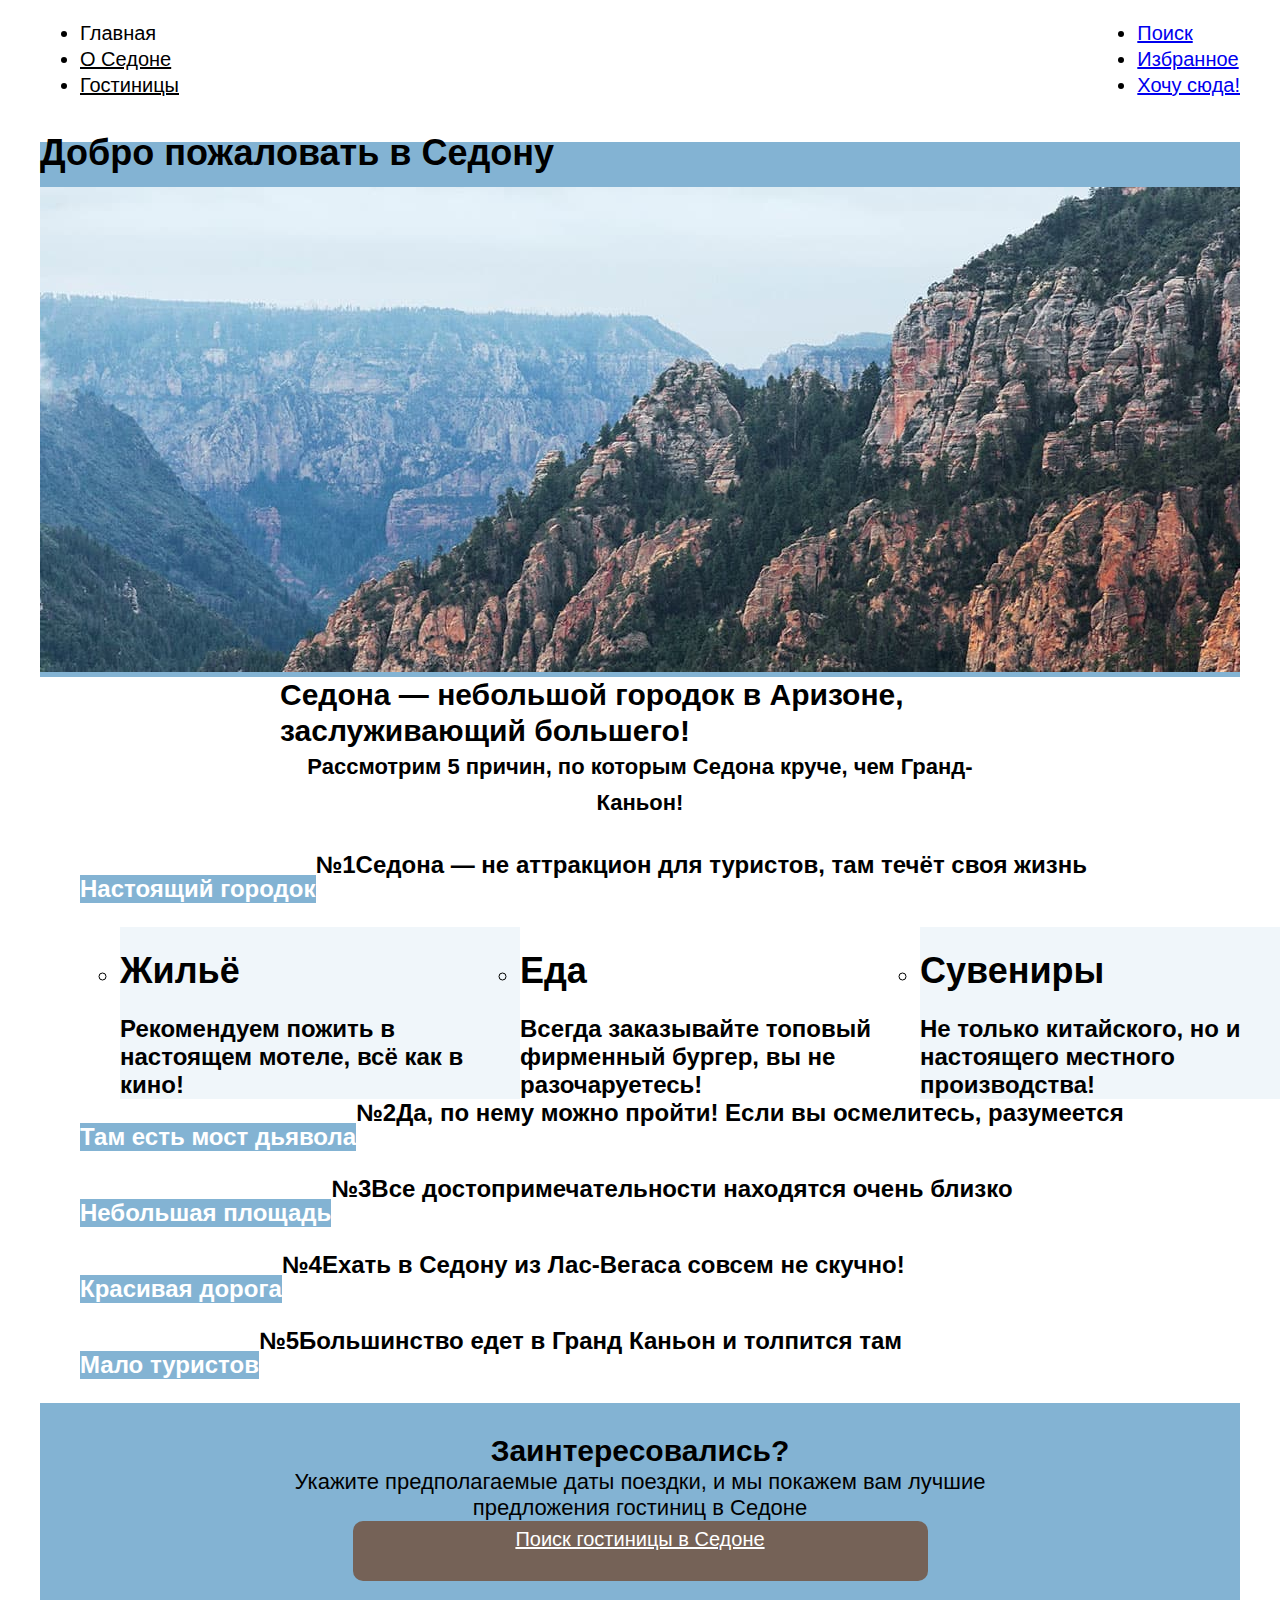
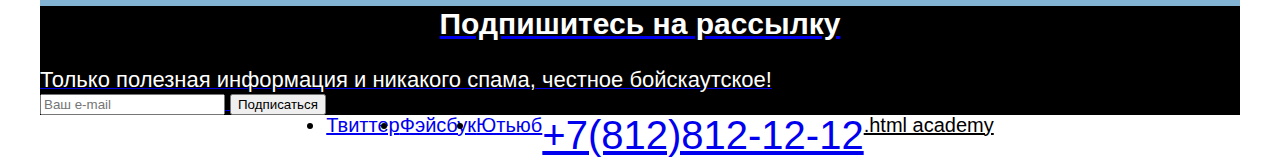
==== index.html @ dc93fb77 "Сетка главной страницы" ====
<!DOCTYPE html>
<html lang="ru">
  <head>
    <meta charset="utf-8">
    <title>HTML Academy: Седона</title>
    <link rel="stylesheet" href="styles/styles.css">
  </head>
  <body>
<header class="page-header">
<nav class="navigation">
  <ul class="navigation-list">
    <li class="navigation-item">
      <a class="navigation-link">Главная</a>
    </li>
    <li class="navigation-item">
      <a class="navigation-link" href="aboutSedona.html">О Седоне</a>
    </li>
    <li class="navigation-item">
      <a class="navigation-link" href="catalog.html">Гостиницы</a>
    </li>
  </ul>
  <ul class="navigation-user">
    <li class="navigation-item">
      <a class="navigation-link" href="#">
        <span class="visually-hidden">Поиск</span></a>
    </li>
    <li class="navigation-item">
      <a class="navigation-link" href="#">
        <span class="visually-hidden">Избранное</span></a>
    </li>
    <li class="navigation-item">
      <a class="navigation-link" href="#">
        <span>Хочу сюда!</span></a>
    </li>
  </ul>
</nav>
</header>
<div class="page-container">
<main class="page-main main-container">
<h1 class="visually-hidden">Добро пожаловать в Седону</h1>
<img class="logo" src="images/page-main.jpg" alt="Пейзаж Седоны">
<section class="advantages">
  <h2 class="sedona-description">Седона — небольшой городок в Аризоне,
    заслуживающий большего!</h2>
    <p class="reasons">Рассмотрим 5 причин, по которым Седона круче, чем Гранд-Каньон!</p>
    <ul class="advantages-list">
      <li class="advantages-item item-1">
        <h3 class="advantages-title">Настоящий городок</h3>
        <span class="advantages-number">№1</span>
        <span class="advantages-description">Седона — не аттракцион для туристов, там течёт 
          своя жизнь</span>
          <ul class="subadvantages-list">
            <li class="subadvantages-item-1">
              <h2 class="subadvantages-title">Жильё</h2>
              <span class="subadvantages-description">Рекомендуем пожить в настоящем мотеле, всё как в кино!</span>
            </li>
            <li class="subadvantages-item-2">
              <h2 class="subadvantages-title">Еда</h2>
              <span class="subadvantages-description">Всегда заказывайте топовый фирменный бургер, вы не разочаруетесь!</span>
            </li>
              <li class="subadvantages-item-3">
                <h2 class="subadvantages-title">Сувениры</h2>
                <span class="subadvantages-description">Не только китайского, но и настоящего местного производства!</span>
            </li>
          </ul>  
      <li class="advantages-item item-2">
        <h3 class="advantages-title">Там есть мост дьявола</h3>
        <span class="advantages-number">№2</span>
        <span class="advantages-description">Да, по нему можно пройти! Если вы осмелитесь, разумеется</span> 
      </li> 
      <li class="advantages-item item-3">
        <h3 class="advantages-title">Небольшая площадь</h3>
        <span class="advantages-number">№3</span>
        <span class="advantages-description">Все достопримечательности находятся очень близко</span> 
      </li> 
      <li class="advantages-item item-4">
        <h3 class="advantages-title">Красивая дорога</h3>
        <span class="advantages-number">№4</span>
        <span class="advantages-description">Ехать в Седону из Лас-Вегаса совсем не скучно!</span> 
      </li> 
      <li class="advantages-item item-5">
        <h3 class="advantages-title">Мало туристов</h3>
        <span class="advantages-number">№5</span>
        <span class="advantages-description">Большинство едет в Гранд Каньон и толпится там</span> 
      </li>       
    </ul>    
</section>
<section class="search"> 
  <h2 class="search-title">Заинтересовались?
    </h2>
    <span class="search-description">Укажите предполагаемые даты поездки,
      и мы покажем вам лучшие предложения гостиниц в Седоне</span>
    <a class="button" href="#" >Поиск гостиницы в Седоне</button>
</section>
<section class="contact-section">
  <h2 class="contact-section-title">Подпишитесь на рассылку</h2>
  <span class="contact-section-description">Только полезная информация и никакого спама,
    честное бойскаутское!</span>
  <form class="contact-section-form" action="https://htmlacademy.ru" method="POST">
   <input type="text" id="email" name="E-mail" placeholder="Ваш e-mail">
   <button class="button" type="submit">Подписаться</button>
  </form>
</section>
</main>
</div>
<footer class="page-footer">
  <section class="footer-social">
    <ul class="social-list social-item">
      <li class="social-item-twitter">
        <a class="button" href="https://www.twitter.com/htmlacademy_ru">
        <span class="visually-hidden">Твиттер</span>
        </a>
      </li>  
      <li class="social-item-facebook">
        <a class="button" href="https://www.facebook.com/htmlacademy">
        <span class="visually-hidden">Фэйсбук</span>
        </a>
      </li>  
      <li class="social-item-youtube">
        <a class="button" href="https://www.youtube.com/c/HTMLAcademyRUS">
        <span class="visually-hidden">Ютьюб</span>
        </a>
      </li>  
    </ul>
  </section>
      <a class="footer-phone-link" href="tel:+78128121212">+7(812)812-12-12</a>
      <a class="footer-link" href="https://htmlacademy.ru">.html academy</a>
    </footer>
  </body>
</html>
---- styles/styles.css ----
@font-face {
    font-family: "PT Sans";
    font-style: normal;
    font-weight: 400;
    src: url("fonts/ptsans-400.woff2");
    font-display: swap;
}

@font-face {
    font-family: "PT Sans";
    font-style: normal;
    font-weight: 700;
    src: url("fonts/ptsans-700.woff2");
    font-display: swap;
}

html {
    height: 100%;
    box-sizing: border-box;
}

body {
    margin: 0;
    display: flex;
    flex-direction: column;
    min-height: 100%;
    font-family: "PT Sans", "PT Mono", sans-serif;
    font-size: 18px;
    line-height: 21px;
    color: #000000;
    background-color: #ffffff;
}

.page-conteiner {
    width: 1200px;
    margin: 0 auto;
}

.main-conteiner {
    flex-grow: 1;
}

.page-header {
    color: #000000;
    font-size: 20px;
    line-height: 26px;
}

.navigation {
    display: flex;
    width: 1200px;
    margin: auto;
    padding: 0;
}

.navigation-list {
    width: 380px;
    color: #000000;
    background-color: #ffffff;
    font-size: 20px;
    line-height: 26px;  
}

.navigation-list a {
    color: #000000;
}

.navigation-user {
    max-width: 330px;
    margin-left: auto;
}

.page-main {
    width: 1200px;
    margin: 0 auto;
    background-image: url("images/page-main.jpg");
    background-color: #83B3D3;
    background-repeat: no-repeat;
}

.sedona-description {
    width: 720px;
    margin: auto;
    font-size: 30px;
    line-height: 36px;
    font-weight: 700;
    color: #000000;
    background-color: #ffffff;
}

.reasons {
    width: 720px;
    margin: auto;
    font-size: 22px;
    line-height: 36px;
    text-align: center;
}

.advantages {
    font-size: 30px;
    line-height: 36px;
    font-weight: 700;color: #000000;
    background-color: #ffffff;
   }

.advantages-title {
    font-size: 24px;
    line-height: 28px;
    color: #ffffff;
    background-color: #83B3D3;
    background-size: 400px 384px;

}   

/*Преимущества*/
.advantages-item {
    display: flex;
    flex-wrap: wrap;
    width: 1200px;
    font-size: 24px;
    line-height: 28px;   
}
.advantages-item .item-1 {
    width: 1200px;
    color: #ffffff;
    background-color: #83B3D3;
}
.advantages-item .item-2 {
    width: 1200px;
    color: #ffffff;
    background-color: #83B3D3;
}
.advantages-item .item-3 {
    width: 400px;   
    background-color: rgba(131, 179, 211, 0.12);
}

.advantages-item .item-4 {
    width: 400px;  
    background-color: rgba(131, 179, 211, 0.2);
}
.advantages-item .item-5 {
    width: 400px;
    background-color: rgba(131, 179, 211, 0.12);
}

.subadvantages-list {
    display: flex; 
    width: 1200px;
}

.subadvantages-item-1 {
    width: 400px;
    color: #000000;
    background-color: rgba(131, 179, 211, 0.12);
}

.subadvantages-item-2 {
    width: 400px;
    color: #000000;
    background-color: #ffffff;
}
.subadvantages-item-3 {
    width: 400px;
    color: #000000;
    background-color: rgba(131, 179, 211, 0.12);
}

.search {
    display: flex;
    flex-direction: column;
    width: 1200px;
}

.search-title {
    width: 720px;
    margin: auto;
    font-size: 30px;
    line-height: 36px;
    color: #000000;
    text-align: center;
}
.search-description {
    width: 720px;
    margin: auto;
    font-size: 22px;
    line-height: 26px;
    color: #000000;
    text-align: center;

}

section .search-description + .button
 {
    font-size: 20px;
    line-height: 36px;
    color: #ffffff;
    background-color: #756257;
    text-align: center;
    width: 575px;
    height: 60px;
    border-radius: 10px;
    margin: auto;
}

.contact-section {
    color: #ffffff;
    background-color:#000000;
    background-image: url("images/contact-section-background.jpg");
    }

.contact-section-title {
    font-size: 30px;
    line-height: 36px;
    text-align:center;
    color: #ffffff;
    background-color: #000000;
}

.contact-section-description {
    font-size: 22px;
    line-height: 26px;
    text-align: center;
    color: #ffffff;
    background-color: #000000;

}

.page-footer {
    display: flex;
    justify-content: space-between;
    margin: auto;
    font-family: "PT Sans" sans-serif;
    font-size: 40px;
    line-height: 40px;
    color:#000000;
    background-color: #ffffff;
}

.social-list {
    display: flex;
    justify-content: space-between;
    margin: auto;
}

.social-item {
    font-size: 20px;
    line-height: 20px;
    color:#000000;
    background-color: #ffffff;
}

.footer-link {
    font-size: 20px;
    line-height: 20px;
    color:#000000;
    background-color: #ffffff;
}
    

/*Каталог*/

.main-inner {
    color: #ffffff;
    background-color: #000000;
}

.inner-header-title {
    font-size: 60px;
    line-height: 78px;
    color: #ffffff;
}

.breadcrumbs {
    font-size: 16px;
    line-height: 21px;
    color: #ffffff;
}

.search-form-field-title {
    font-size: 20px;
    line-height: 26px;
    color: #ffffff;
}

.search-label {
    font-size: 18px;
    line-height: 23px;
    color: #ffffff;
}

.price-hotels-title {
    font-size: 20px;
    line-height: 26px;
    color: #ffffff;
}

.range-toggle toggle-min {
    font-size: 18px;
    line-height: 23px;
    color: #ffffff;
}

.range-toggle toggle-max {
    font-size: 18px;
    line-height: 23px;
    color: #ffffff;
}

.search-hotels-apply button{
    font-size: 16px;
    line-height: 21px;
    color: #ffffff;
    background-color: #83B3D3;
    width: 160px;
    height: 48px;
    border-radius: 4px;
}

.search-hotels-reset {
    font-size: 16px;
    line-height: 21px;
    color: #ffffff;
}

.total-result {
    font-size: 30px;
    line-height: 39px;
    color: #000000;
    background-color: #ffffff;
}

.select-control {
    font-size: 18px;
    line-height: 23px;
    color: #000000;
    background-color: #ffffff;
}

.hotel-card-title {
    font-size: 24px;
    height: 31px;
    color: #000000;
    background-color: #ffffff;
}

.hotel-card-type, 
.hotel-card-price {
    font-size: 18px;
    line-height: 23px;
    color: #000000;
    background-color: #ffffff;
}

.hotel-card-details {
    font-size: 16px;
    line-height: 21px;
    color: #ffffff;
    background-color: #756257;
    width: 160px;
    height: 37px;
    border-radius: 4px;
}

.hotel-card-favourites {
    font-size: 16px;
    line-height: 21px;
    color: #ffffff;
    background-color: #83B3D3;
    width: 160px;
    height: 37px;
    border-radius: 4px;
}

.button .show-more-button {
    font-size: 20px;
    line-height: 26px;
    color: #ffffff;
    background-color: #83B3D3;
    width: 625px;
    height: 55px;
}

.pagination-link {
    font-size: 20px;
    line-height: 26px;
    color: #000000;
    background-color: #83B3D3;
    width: 55px;
    height: 55px;
    border-radius: 4px;
}

.pagination-link .pagination-current-1 {
    background-color: #F2F2F2;
}

.quantity-hotel-card {
    font-size: 18px;
    line-height: 23px;
    color: #000000;
    background-color: #ffffff;
}
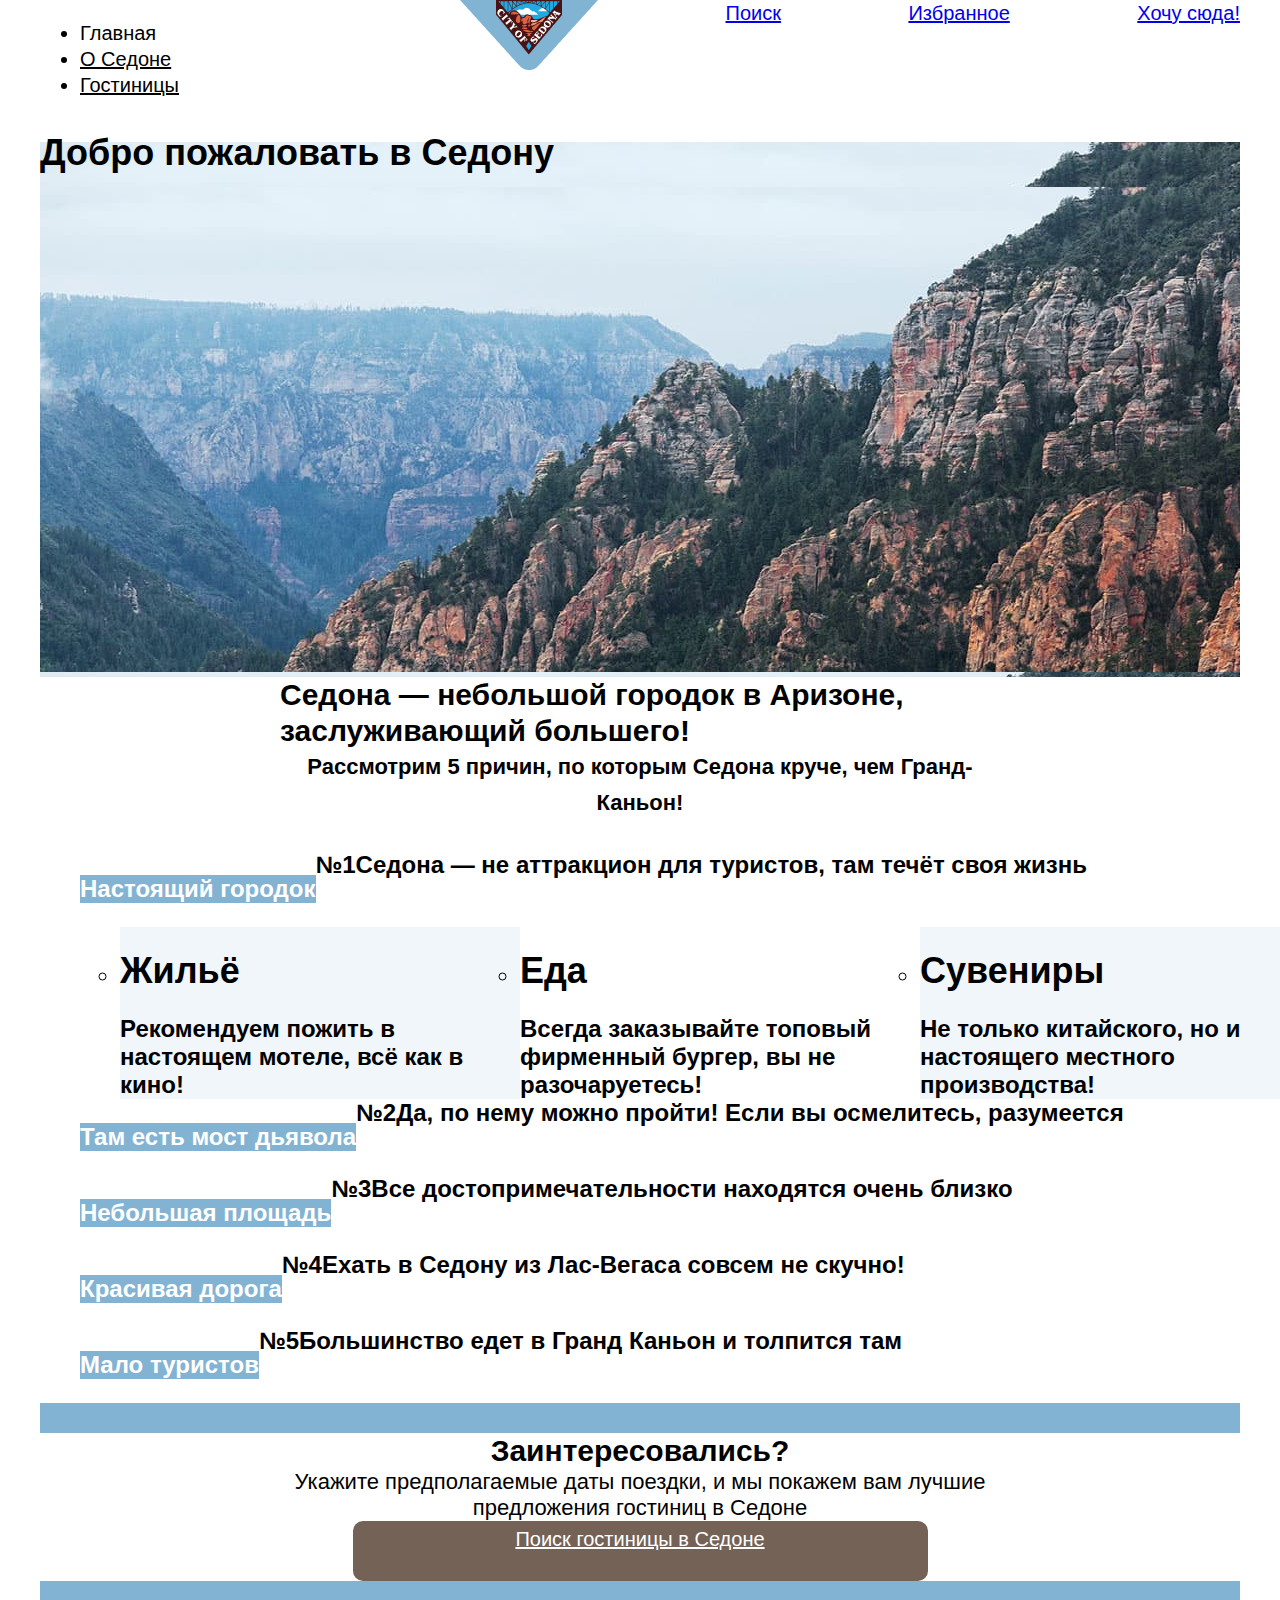
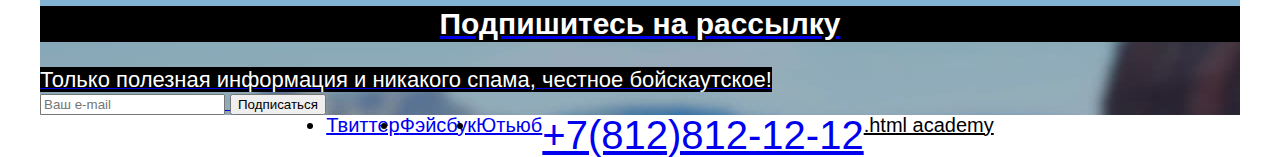
==== commit 367cb1aa: "каталог" ====
--- a/index.html
+++ b/index.html
@@ -19,26 +19,31 @@
       <a class="navigation-link" href="catalog.html">Гостиницы</a>
     </li>
   </ul>
-  <ul class="navigation-user">
-    <li class="navigation-item">
-      <a class="navigation-link" href="#">
-        <span class="visually-hidden">Поиск</span></a>
-    </li>
-    <li class="navigation-item">
-      <a class="navigation-link" href="#">
-        <span class="visually-hidden">Избранное</span></a>
-    </li>
-    <li class="navigation-item">
-      <a class="navigation-link" href="#">
-        <span>Хочу сюда!</span></a>
+  <a class="navigation-logo" href="index.html">
+    <img class="page-header-logo" alt="Герб Седоны" src="images/sedona.png">
+</a>
+<div class="navigation-user">
+  <a class="navigation-link" href="#">
+    <span class="visually-hidden">Поиск</span></a>
+  </div>
+<div class="navigation-user">
+  <a class="navigation-link" href="#">
+    <span class="visually-hidden">Избранное</span></a>
+  </div>
+<div class="navigation-user">
+  <a class="navigation-link" href="#">
+    <span>Хочу сюда!</span></a>
+  </div>
     </li>
   </ul>
 </nav>
 </header>
 <div class="page-container">
 <main class="page-main main-container">
+<section class="welcome-section">
 <h1 class="visually-hidden">Добро пожаловать в Седону</h1>
 <img class="logo" src="images/page-main.jpg" alt="Пейзаж Седоны">
+</section>
 <section class="advantages">
   <h2 class="sedona-description">Седона — небольшой городок в Аризоне,
     заслуживающий большего!</h2>
--- a/styles/styles.css
+++ b/styles/styles.css
@@ -20,6 +20,11 @@
     box-sizing: border-box;
 }
 
+::before,
+::after {
+    box-sizing: inherit;
+}
+
 body {
     margin: 0;
     display: flex;
@@ -32,7 +37,7 @@
     background-color: #ffffff;
 }
 
-.page-conteiner {
+.page-container {
     width: 1200px;
     margin: 0 auto;
 }
@@ -64,6 +69,12 @@
 
 .navigation-list a {
     color: #000000;
+}
+
+.page-header-logo {
+    width: 138px;
+    margin: auto;
+
 }
 
 .navigation-user {
@@ -71,10 +82,14 @@
     margin-left: auto;
 }
 
+.welcome-section {
+    background-image: url("/images/page-main.jpg");
+}
+
 .page-main {
     width: 1200px;
     margin: 0 auto;
-    background-image: url("images/page-main.jpg");
+    background-image: url("images/main-catalog-background.jpg");
     background-color: #83B3D3;
     background-repeat: no-repeat;
 }
@@ -171,6 +186,7 @@
     display: flex;
     flex-direction: column;
     width: 1200px;
+    background-color: #ffffff;
 }
 
 .search-title {
@@ -207,7 +223,7 @@
 .contact-section {
     color: #ffffff;
     background-color:#000000;
-    background-image: url("images/contact-section-background.jpg");
+    background-image: url("/images/contact-section-background.jpg");
     }
 
 .contact-section-title {
@@ -264,24 +280,44 @@
 .main-inner {
     color: #ffffff;
     background-color: #000000;
-}
-
-.inner-header-title {
+   }
+
+ .inner-header-title {
     font-size: 60px;
     line-height: 78px;
     color: #ffffff;
+    background-image: url("images/main-catalog-background.jpg");
 }
 
 .breadcrumbs {
+    display: flex;
+    justify-content: start;
     font-size: 16px;
     line-height: 21px;
     color: #ffffff;
 }
 
+.search-form {
+    display: flex;
+  }
+
 .search-form-field-title {
-    font-size: 20px;
-    line-height: 26px;
-    color: #ffffff;
+    display: flex;
+    justify-content: space-between;
+    width: 150px;
+    font-size: 20px;
+    line-height: 26px;
+    color: #ffffff;
+    background-color: #000000;
+}
+
+.search-form-field-list {
+    display: flex;
+    flex-direction: column;
+    width: 150px;
+    color: #ffffff;
+    background-color: #000000;
+
 }
 
 .search-label {
@@ -336,6 +372,11 @@
     line-height: 23px;
     color: #000000;
     background-color: #ffffff;
+}
+
+.hotel-list {
+    display: flex;
+    flex-direction: column;
 }
 
 .hotel-card-title {
@@ -374,12 +415,19 @@
 }
 
 .button .show-more-button {
+    margin: auto;
     font-size: 20px;
     line-height: 26px;
     color: #ffffff;
     background-color: #83B3D3;
     width: 625px;
     height: 55px;
+}
+
+.pagination {
+    display: flex;
+    justify-content: space-around;
+    width: 370px;
 }
 
 .pagination-link {
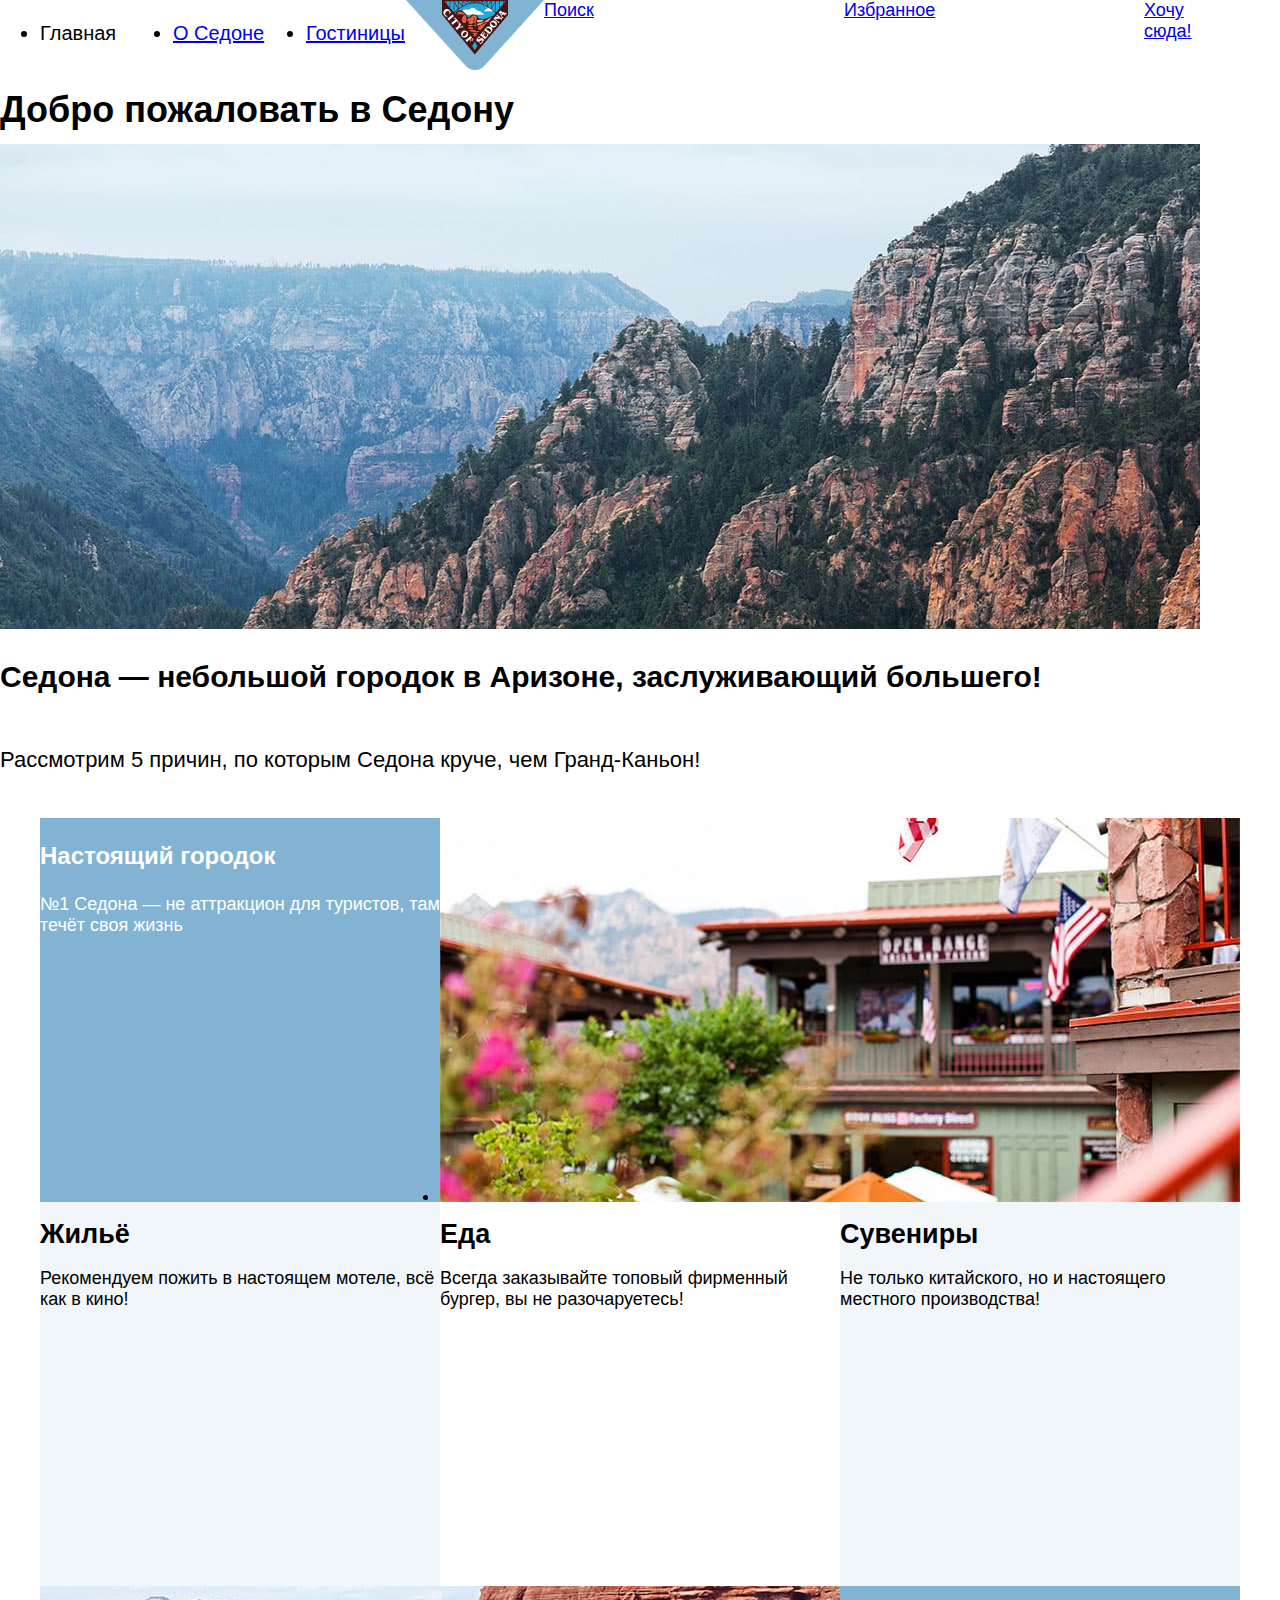
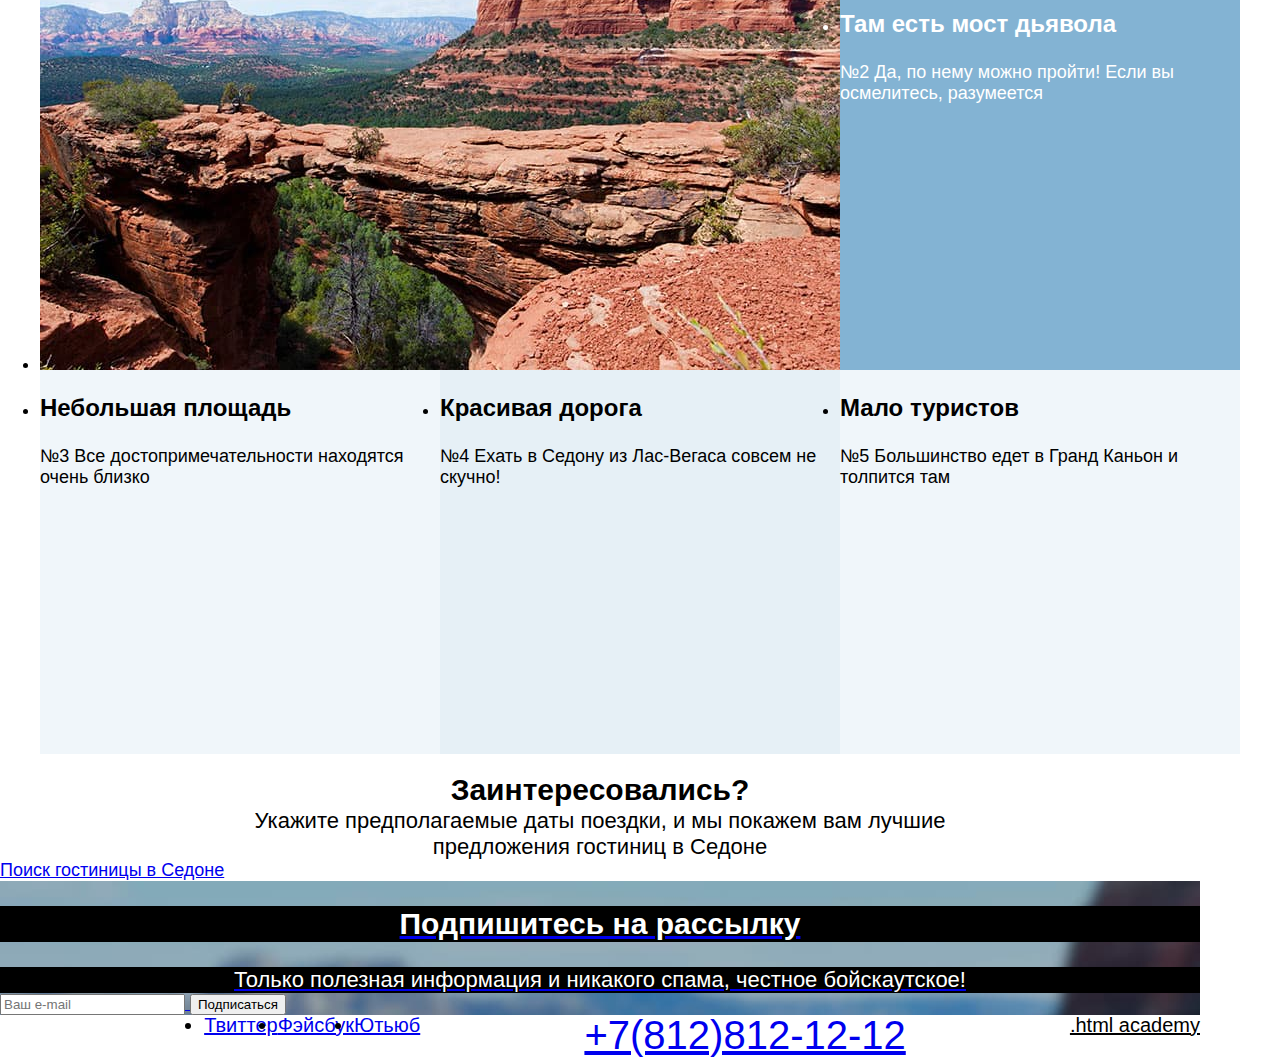
==== commit 5dfdc9ed: "Разметка на гридах" ====
--- a/index.html
+++ b/index.html
@@ -54,20 +54,26 @@
         <span class="advantages-number">№1</span>
         <span class="advantages-description">Седона — не аттракцион для туристов, там течёт 
           своя жизнь</span>
-          <ul class="subadvantages-list">
-            <li class="subadvantages-item-1">
+      </li>
+          <li class="advantages-list-photo-1">
+            <img class="item-1-logo" src="images/advantages-list-photo-1.jpg" alt="Фото Седоны">
+          </li>
+          <div class="subadvantages-list"></div>
+            <div class="subadvantages-item-1">
               <h2 class="subadvantages-title">Жильё</h2>
               <span class="subadvantages-description">Рекомендуем пожить в настоящем мотеле, всё как в кино!</span>
-            </li>
-            <li class="subadvantages-item-2">
+            </div>
+            <div class="subadvantages-item-2">
               <h2 class="subadvantages-title">Еда</h2>
               <span class="subadvantages-description">Всегда заказывайте топовый фирменный бургер, вы не разочаруетесь!</span>
-            </li>
-              <li class="subadvantages-item-3">
+            </div>
+              <div class="subadvantages-item-3">
                 <h2 class="subadvantages-title">Сувениры</h2>
                 <span class="subadvantages-description">Не только китайского, но и настоящего местного производства!</span>
-            </li>
-          </ul>  
+              </div>
+      <li class="advantages-list-photo-2">
+        <img class="item-2-logo" src="images/advantages-list-photo-2.jpg" alt="Фото Седоны">
+      </li>    
       <li class="advantages-item item-2">
         <h3 class="advantages-title">Там есть мост дьявола</h3>
         <span class="advantages-number">№2</span>
--- a/styles/styles.css
+++ b/styles/styles.css
@@ -15,16 +15,6 @@
     font-display: swap;
 }
 
-html {
-    height: 100%;
-    box-sizing: border-box;
-}
-
-::before,
-::after {
-    box-sizing: inherit;
-}
-
 body {
     margin: 0;
     display: flex;
@@ -37,149 +27,126 @@
     background-color: #ffffff;
 }
 
-.page-container {
-    width: 1200px;
-    margin: 0 auto;
-}
-
-.main-conteiner {
-    flex-grow: 1;
-}
-
-.page-header {
-    color: #000000;
-    font-size: 20px;
-    line-height: 26px;
-}
-
 .navigation {
     display: flex;
     width: 1200px;
-    margin: auto;
-    padding: 0;
+    margin: 0;
 }
 
 .navigation-list {
-    width: 380px;
-    color: #000000;
-    background-color: #ffffff;
-    font-size: 20px;
-    line-height: 26px;  
-}
-
-.navigation-list a {
-    color: #000000;
-}
-
-.page-header-logo {
+    display: grid;
+    grid-template-columns: 100px 100px 100px;
+    gap: 33px;
+    font-size: 20px;
+    line-height: 26px;
+}
+
+.navigation-user {
+    display: grid;
+    grid-template-columns: 50px 50px 200px;
+}
+
+.navigation-logo {
     width: 138px;
     margin: auto;
-
-}
-
-.navigation-user {
-    max-width: 330px;
-    margin-left: auto;
-}
-
-.welcome-section {
-    background-image: url("/images/page-main.jpg");
-}
-
-.page-main {
-    width: 1200px;
-    margin: 0 auto;
-    background-image: url("images/main-catalog-background.jpg");
-    background-color: #83B3D3;
-    background-repeat: no-repeat;
+}
+
+.logo {
+/*Здесь будет картинка Седоны*/
+}
+
+.advantages {
+    display: flex;
+    flex-direction: column;
 }
 
 .sedona-description {
-    width: 720px;
-    margin: auto;
     font-size: 30px;
     line-height: 36px;
-    font-weight: 700;
-    color: #000000;
-    background-color: #ffffff;
 }
 
 .reasons {
-    width: 720px;
-    margin: auto;
     font-size: 22px;
     line-height: 36px;
-    text-align: center;
-}
-
-.advantages {
-    font-size: 30px;
-    line-height: 36px;
-    font-weight: 700;color: #000000;
-    background-color: #ffffff;
-   }
+}
+
+/*Преимущества Седоны через сделаны гридами */
+.advantages-list {
+    display: grid;
+    grid-template-areas: "i-1 li-1 li-1"
+                         "si-1 si-2 si-3"
+                         "li-2 li-2 i-2"
+                         "i-3 i-4 i-5";
+    grid-template-columns: 400px 400px 400px;    
+    grid-template-rows: 384px 384px 384px 384px;                 
+}
+
+.item-1 {
+    grid-area: i-1;
+    color: #ffffff;
+    background-color: #83B3D3;
+}
+
+.advantages-list-photo-1 {
+    grid-area: li-1;
+}
+
+.advantages-list-photo-2 {
+    grid-area: li-2;
+}
+
+.subadvantages-item-1 {
+    grid-area: si-1;
+    color: #000000;
+    background-color: rgba(131, 179, 211, 0.12);
+}
+
+.subadvantages-item-2 {
+    grid-area: si-2;
+    color: #000000;
+    background-color: #ffffff;
+}
+
+.subadvantages-item-3 {
+    grid-area: si-3;
+    color: #000000;
+    background-color: rgba(131, 179, 211, 0.12);
+}
+
+.item-2 {
+    grid-area: i-2;
+    color: #ffffff;
+    background-color: #83B3D3;
+}
+
+.item-3 {
+    grid-area: i-3;
+    background-color: rgba(131, 179, 211, 0.12);
+}
+
+.item-4 {
+    grid-area: i-4;
+    background-color: rgba(131, 179, 211, 0.2);
+}
+
+.item-5 {
+    grid-area: i-5;
+    background-color: rgba(131, 179, 211, 0.12);
+}
 
 .advantages-title {
     font-size: 24px;
     line-height: 28px;
-    color: #ffffff;
-    background-color: #83B3D3;
-    background-size: 400px 384px;
-
-}   
-
-/*Преимущества*/
-.advantages-item {
-    display: flex;
-    flex-wrap: wrap;
-    width: 1200px;
-    font-size: 24px;
-    line-height: 28px;   
-}
-.advantages-item .item-1 {
-    width: 1200px;
-    color: #ffffff;
-    background-color: #83B3D3;
-}
-.advantages-item .item-2 {
-    width: 1200px;
-    color: #ffffff;
-    background-color: #83B3D3;
-}
-.advantages-item .item-3 {
-    width: 400px;   
-    background-color: rgba(131, 179, 211, 0.12);
-}
-
-.advantages-item .item-4 {
-    width: 400px;  
-    background-color: rgba(131, 179, 211, 0.2);
-}
-.advantages-item .item-5 {
-    width: 400px;
-    background-color: rgba(131, 179, 211, 0.12);
-}
-
-.subadvantages-list {
-    display: flex; 
-    width: 1200px;
-}
-
-.subadvantages-item-1 {
-    width: 400px;
-    color: #000000;
-    background-color: rgba(131, 179, 211, 0.12);
-}
-
-.subadvantages-item-2 {
-    width: 400px;
-    color: #000000;
-    background-color: #ffffff;
-}
-.subadvantages-item-3 {
-    width: 400px;
-    color: #000000;
-    background-color: rgba(131, 179, 211, 0.12);
+}
+
+.advantages-number {
+    font-size: 18px;
+    line-height: 21px;
+}
+
+.advantages-description {
+    font-size: 18px;
+    line-height: 21px;
 }
 
 .search {
@@ -204,23 +171,12 @@
     line-height: 26px;
     color: #000000;
     text-align: center;
-
-}
-
-section .search-description + .button
- {
-    font-size: 20px;
-    line-height: 36px;
-    color: #ffffff;
-    background-color: #756257;
-    text-align: center;
-    width: 575px;
-    height: 60px;
-    border-radius: 10px;
-    margin: auto;
 }
 
 .contact-section {
+    display: grid;
+    grid-template: 400px 400px 400px;
+    width: 1200px;
     color: #ffffff;
     background-color:#000000;
     background-image: url("/images/contact-section-background.jpg");
@@ -246,7 +202,8 @@
 .page-footer {
     display: flex;
     justify-content: space-between;
-    margin: auto;
+    width: 1200px;
+    margin: 0;
     font-family: "PT Sans" sans-serif;
     font-size: 40px;
     line-height: 40px;
@@ -273,145 +230,114 @@
     color:#000000;
     background-color: #ffffff;
 }
-    
 
 /*Каталог*/
 
 .main-inner {
-    color: #ffffff;
-    background-color: #000000;
+    display: grid;
+    width: 1200px;
+    color: #ffffff;
+    background-color: #83B3D3;
    }
 
- .inner-header-title {
+.inner-header-title {
     font-size: 60px;
     line-height: 78px;
     color: #ffffff;
     background-image: url("images/main-catalog-background.jpg");
 }
 
+/*Фильтры*/
+
 .breadcrumbs {
     display: flex;
-    justify-content: start;
-    font-size: 16px;
-    line-height: 21px;
-    color: #ffffff;
-}
-
-.search-form {
-    display: flex;
-  }
+}
+
+.catalog-hotels {
+    display: grid;
+    grid-template-columns: 250px 150px 500px 300px;
+    grid-template-rows: 40px auto;
+    width: 1200px;
+    height: 410px;
+    background-color: #83B3D3;
+}
 
 .search-form-field-title {
-    display: flex;
-    justify-content: space-between;
-    width: 150px;
-    font-size: 20px;
-    line-height: 26px;
-    color: #ffffff;
-    background-color: #000000;
-}
-
-.search-form-field-list {
+    grid-column: 1/3;
+    grid-row: 1/2;
+}
+
+.search-form-field-item {
+    grid-column: 1/3;
+    grid-row: 2/3;
+}
+
+.search-form-fieldset {
+    grid-column: 2/3;
+    grid-row: 1/2;
+}
+
+.price-hotels-title {
+    grid-column: 3/4;
+    grid-row: 1/2;
+}
+
+/*Результат поиска*/
+.search-result {
+    display: grid;
+    grid-template-columns: 500px 300px 100px 100px 100px;
+    gap: 25px;
+    width: 1200px;
+}
+
+.hotel-list {
     display: flex;
     flex-direction: column;
-    width: 150px;
-    color: #ffffff;
-    background-color: #000000;
-
-}
-
-.search-label {
-    font-size: 18px;
-    line-height: 23px;
-    color: #ffffff;
-}
-
-.price-hotels-title {
-    font-size: 20px;
-    line-height: 26px;
-    color: #ffffff;
-}
-
-.range-toggle toggle-min {
-    font-size: 18px;
-    line-height: 23px;
-    color: #ffffff;
-}
-
-.range-toggle toggle-max {
-    font-size: 18px;
-    line-height: 23px;
-    color: #ffffff;
-}
-
-.search-hotels-apply button{
-    font-size: 16px;
-    line-height: 21px;
-    color: #ffffff;
-    background-color: #83B3D3;
-    width: 160px;
-    height: 48px;
-    border-radius: 4px;
-}
-
-.search-hotels-reset {
-    font-size: 16px;
-    line-height: 21px;
-    color: #ffffff;
-}
-
-.total-result {
-    font-size: 30px;
-    line-height: 39px;
-    color: #000000;
-    background-color: #ffffff;
-}
-
-.select-control {
-    font-size: 18px;
-    line-height: 23px;
-    color: #000000;
-    background-color: #ffffff;
-}
-
-.hotel-list {
-    display: flex;
-    flex-direction: column;
+    gap: 30px;
+}
+
+.hotel-card {
+    display: grid;
+    grid-template-columns: 250px 200px 200px 550px;
+    grid-row: 40px 40px 40px;
+    gap: 10px;
+    width: 1200px;
+}
+
+.hotel-card-image {
+    grid-column: 1/2;
+    grid-row: 1/3;
+    margin-top: auto;
 }
 
 .hotel-card-title {
-    font-size: 24px;
-    height: 31px;
-    color: #000000;
-    background-color: #ffffff;
-}
-
-.hotel-card-type, 
+    grid-column: 2/4;
+    grid-row: 1/2;
+}
+
+.hotel-card-type {
+    grid-column: 2/3;
+    grid-row: 2/3;
+}
+
 .hotel-card-price {
-    font-size: 18px;
-    line-height: 23px;
-    color: #000000;
-    background-color: #ffffff;
+    grid-column: 3/4;
+    grid-row: 2/3;
 }
 
 .hotel-card-details {
-    font-size: 16px;
-    line-height: 21px;
-    color: #ffffff;
-    background-color: #756257;
-    width: 160px;
-    height: 37px;
-    border-radius: 4px;
+    grid-column: 2/3;
+    grid-row: 3/4;
 }
 
 .hotel-card-favourites {
-    font-size: 16px;
-    line-height: 21px;
-    color: #ffffff;
-    background-color: #83B3D3;
-    width: 160px;
-    height: 37px;
-    border-radius: 4px;
+    grid-column: 3/4;
+    grid-row: 3/4;
+}
+
+.rating {
+    grid-column: 4/5;
+    grid-row: 3/4;
 }
 
 .button .show-more-button {
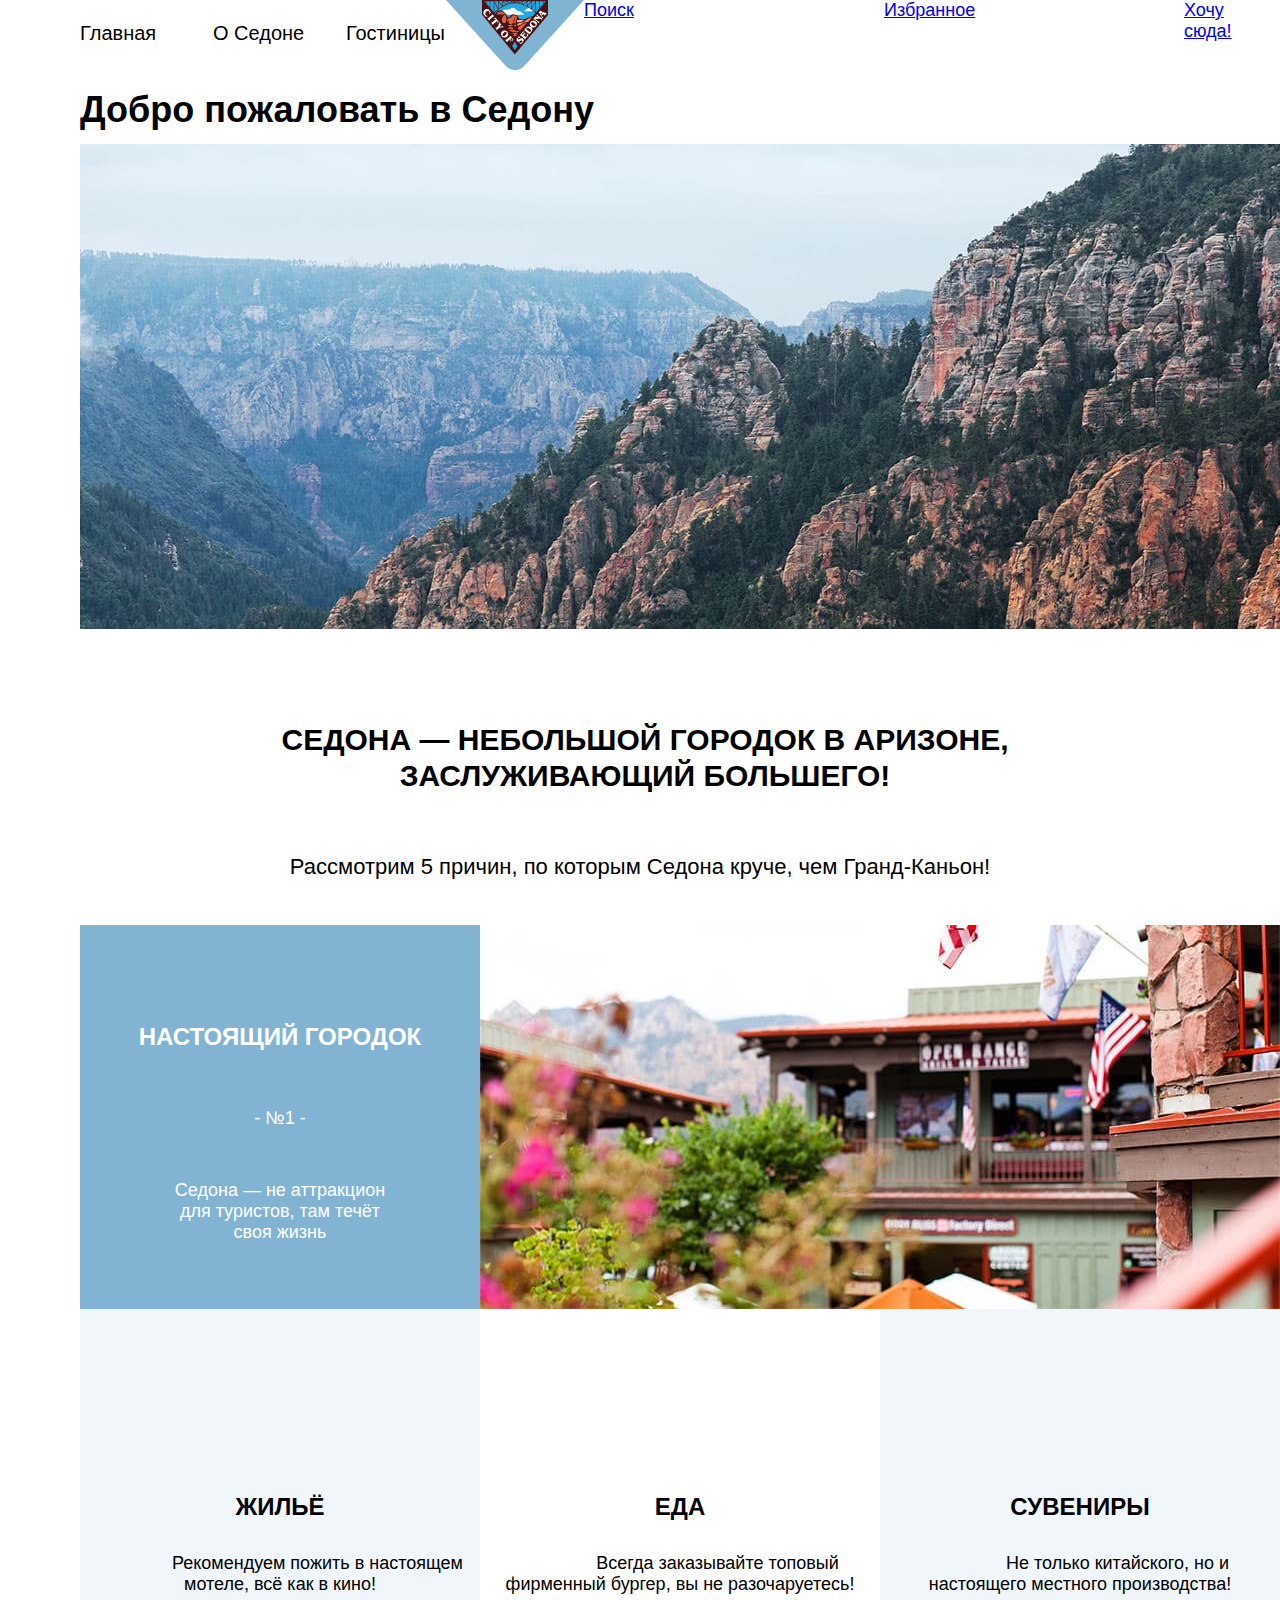
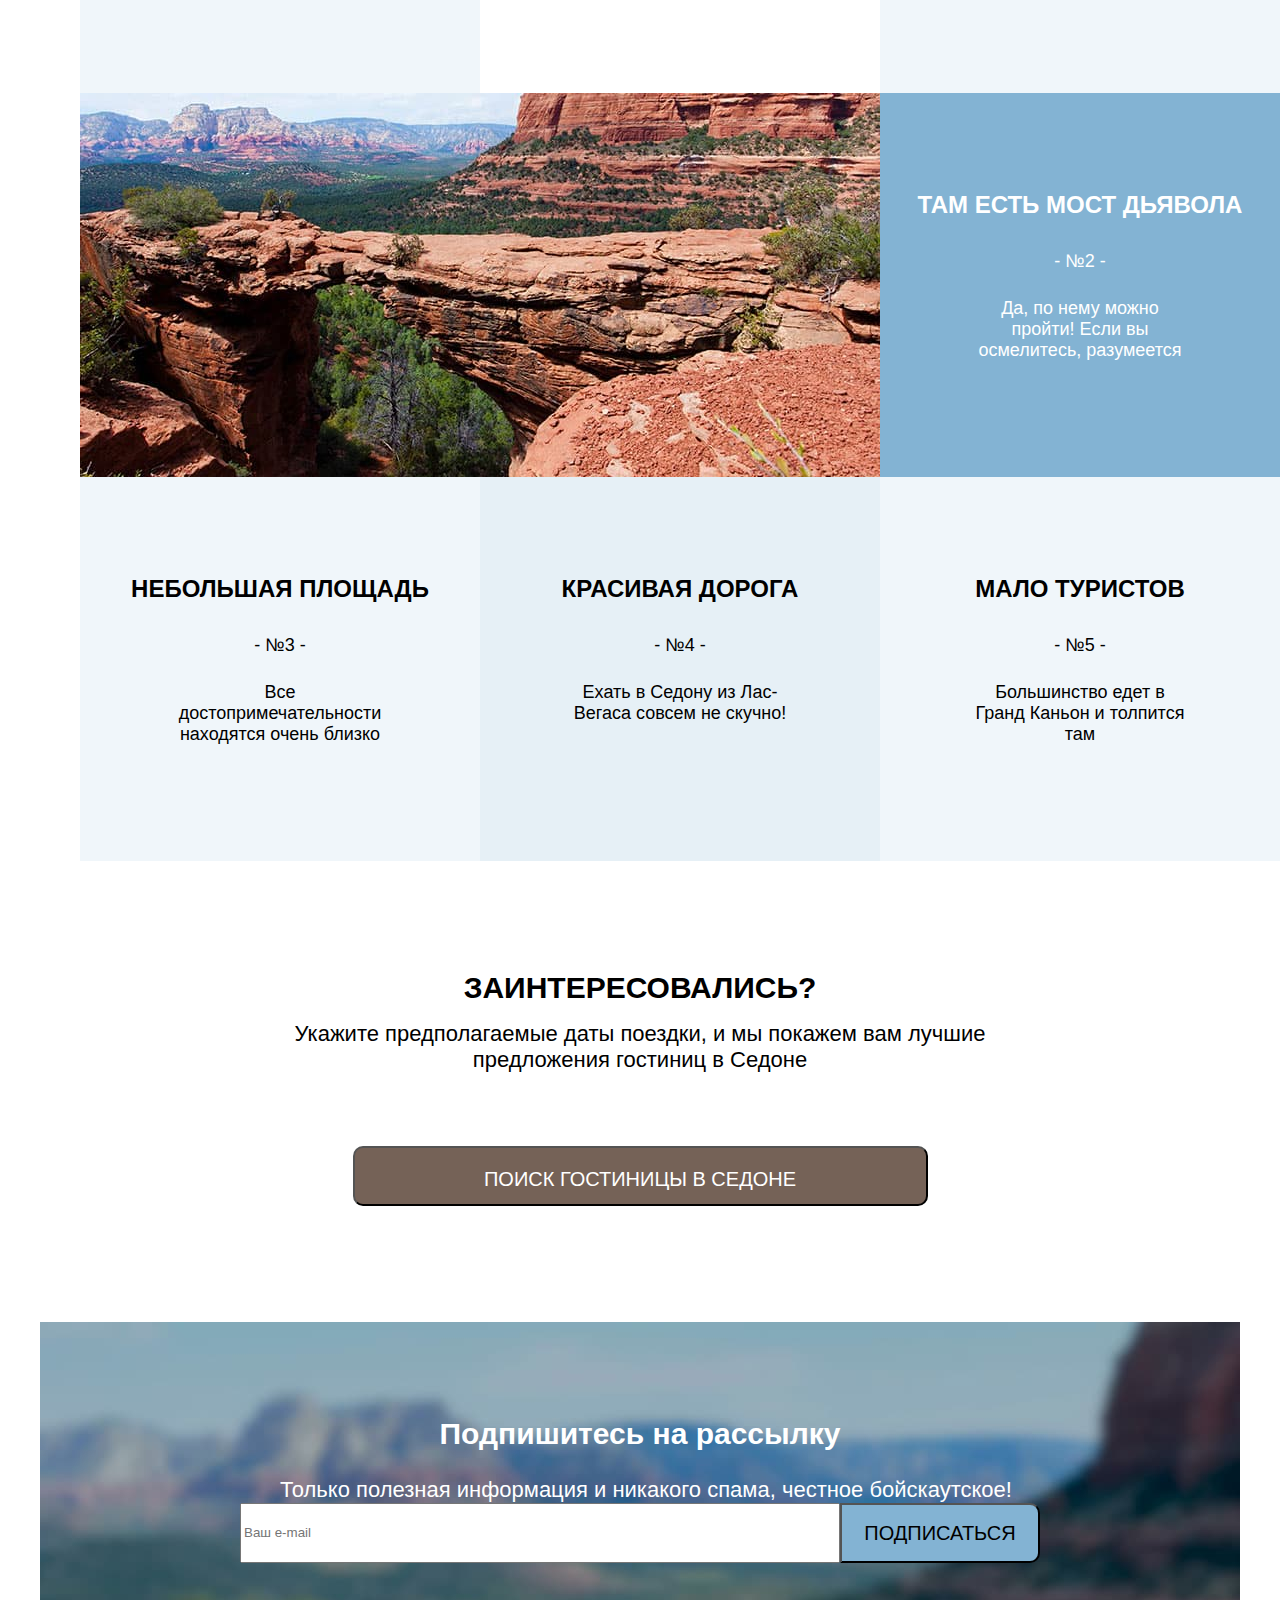
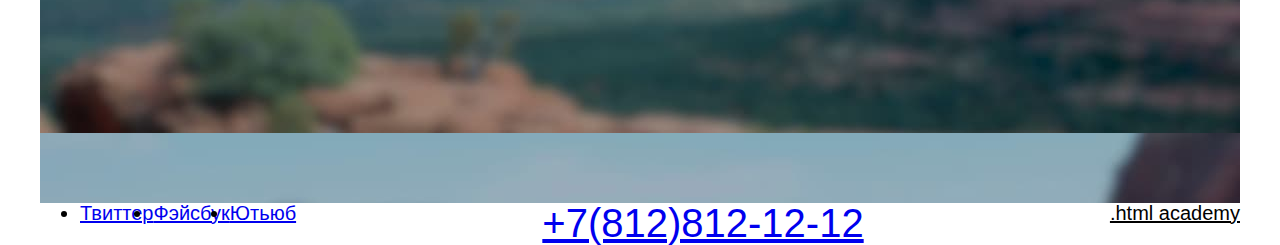
==== commit 9d62964b: "Сетка исправленая" ====
--- a/index.html
+++ b/index.html
@@ -34,8 +34,6 @@
   <a class="navigation-link" href="#">
     <span>Хочу сюда!</span></a>
   </div>
-    </li>
-  </ul>
 </nav>
 </header>
 <div class="page-container">
@@ -51,47 +49,47 @@
     <ul class="advantages-list">
       <li class="advantages-item item-1">
         <h3 class="advantages-title">Настоящий городок</h3>
-        <span class="advantages-number">№1</span>
+        <span class="advantages-number">- №1 -</span>
         <span class="advantages-description">Седона — не аттракцион для туристов, там течёт 
           своя жизнь</span>
       </li>
           <li class="advantages-list-photo-1">
             <img class="item-1-logo" src="images/advantages-list-photo-1.jpg" alt="Фото Седоны">
           </li>
-          <div class="subadvantages-list"></div>
-            <div class="subadvantages-item-1">
+      
+      <li class="subadvantages-item-1">
               <h2 class="subadvantages-title">Жильё</h2>
               <span class="subadvantages-description">Рекомендуем пожить в настоящем мотеле, всё как в кино!</span>
-            </div>
-            <div class="subadvantages-item-2">
+            </li>
+       <li class="subadvantages-item-2">
               <h2 class="subadvantages-title">Еда</h2>
               <span class="subadvantages-description">Всегда заказывайте топовый фирменный бургер, вы не разочаруетесь!</span>
-            </div>
-              <div class="subadvantages-item-3">
+            </li>
+        <li class="subadvantages-item-3">
                 <h2 class="subadvantages-title">Сувениры</h2>
                 <span class="subadvantages-description">Не только китайского, но и настоящего местного производства!</span>
-              </div>
+              </li>
       <li class="advantages-list-photo-2">
         <img class="item-2-logo" src="images/advantages-list-photo-2.jpg" alt="Фото Седоны">
       </li>    
       <li class="advantages-item item-2">
         <h3 class="advantages-title">Там есть мост дьявола</h3>
-        <span class="advantages-number">№2</span>
+        <span class="advantages-number">- №2 -</span>
         <span class="advantages-description">Да, по нему можно пройти! Если вы осмелитесь, разумеется</span> 
       </li> 
       <li class="advantages-item item-3">
         <h3 class="advantages-title">Небольшая площадь</h3>
-        <span class="advantages-number">№3</span>
+        <span class="advantages-number">- №3 -</span>
         <span class="advantages-description">Все достопримечательности находятся очень близко</span> 
       </li> 
       <li class="advantages-item item-4">
         <h3 class="advantages-title">Красивая дорога</h3>
-        <span class="advantages-number">№4</span>
+        <span class="advantages-number">- №4 -</span>
         <span class="advantages-description">Ехать в Седону из Лас-Вегаса совсем не скучно!</span> 
       </li> 
       <li class="advantages-item item-5">
         <h3 class="advantages-title">Мало туристов</h3>
-        <span class="advantages-number">№5</span>
+        <span class="advantages-number">- №5 -</span>
         <span class="advantages-description">Большинство едет в Гранд Каньон и толпится там</span> 
       </li>       
     </ul>    
@@ -101,7 +99,7 @@
     </h2>
     <span class="search-description">Укажите предполагаемые даты поездки,
       и мы покажем вам лучшие предложения гостиниц в Седоне</span>
-    <a class="button" href="#" >Поиск гостиницы в Седоне</button>
+    <button class="button-search" href="#" >Поиск гостиницы в Седоне</button>
 </section>
 <section class="contact-section">
   <h2 class="contact-section-title">Подпишитесь на рассылку</h2>
@@ -109,7 +107,7 @@
     честное бойскаутское!</span>
   <form class="contact-section-form" action="https://htmlacademy.ru" method="POST">
    <input type="text" id="email" name="E-mail" placeholder="Ваш e-mail">
-   <button class="button" type="submit">Подписаться</button>
+   <button class="button-contact" type="submit">Подписаться</button>
   </form>
 </section>
 </main>
--- a/styles/styles.css
+++ b/styles/styles.css
@@ -16,7 +16,8 @@
 }
 
 body {
-    margin: 0;
+    width: 1200px;
+    margin: 0 auto;
     display: flex;
     flex-direction: column;
     min-height: 100%;
@@ -24,11 +25,11 @@
     font-size: 18px;
     line-height: 21px;
     color: #000000;
-    background-color: #ffffff;
 }
 
 .navigation {
     display: flex;
+    justify-content: space-between;
     width: 1200px;
     margin: 0;
 }
@@ -39,11 +40,18 @@
     gap: 33px;
     font-size: 20px;
     line-height: 26px;
+    list-style-type: none;
+}
+
+.navigation-list a {
+    color: #000000;
+    text-decoration: none;
 }
 
 .navigation-user {
     display: grid;
     grid-template-columns: 50px 50px 200px;
+    
 }
 
 .navigation-logo {
@@ -51,6 +59,11 @@
     margin: auto;
 }
 
+.welcome-section {
+    width: 1200px;
+    margin: 0 40px;
+}
+
 .logo {
 /*Здесь будет картинка Седоны*/
 }
@@ -58,16 +71,25 @@
 .advantages {
     display: flex;
     flex-direction: column;
+    text-align: center;
 }
 
 .sedona-description {
+    width: 730px;
+    height: 80px;
+    padding-top: 63px;
+    padding-left: 240px;
     font-size: 30px;
     line-height: 36px;
+    text-transform: uppercase;
 }
 
 .reasons {
+    width: 720px;
     font-size: 22px;
     line-height: 36px;
+    padding-left: 240px;
+    
 }
 
 /*Преимущества Седоны через сделаны гридами */
@@ -78,11 +100,15 @@
                          "li-2 li-2 i-2"
                          "i-3 i-4 i-5";
     grid-template-columns: 400px 400px 400px;    
-    grid-template-rows: 384px 384px 384px 384px;                 
+    grid-template-rows: 384px 384px 384px 384px;  
+    list-style-type: none;               
 }
 
 .item-1 {
     grid-area: i-1;
+    display: flex;
+    flex-direction: column;
+    gap: 25px;
     color: #ffffff;
     background-color: #83B3D3;
 }
@@ -115,38 +141,78 @@
 
 .item-2 {
     grid-area: i-2;
+    display: flex;
+    flex-direction: column;
     color: #ffffff;
     background-color: #83B3D3;
 }
 
 .item-3 {
     grid-area: i-3;
+    display: flex;
+    flex-direction: column;
     background-color: rgba(131, 179, 211, 0.12);
 }
 
 .item-4 {
     grid-area: i-4;
+    display: flex;
+    flex-direction: column;
     background-color: rgba(131, 179, 211, 0.2);
 }
 
 .item-5 {
     grid-area: i-5;
+    display: flex;
+    flex-direction: column;
     background-color: rgba(131, 179, 211, 0.12);
 }
 
 .advantages-title {
+    width: 400px;
+    height: 60px;
+    padding-top: 98px;
     font-size: 24px;
     line-height: 28px;
+    text-transform: uppercase;
+    margin: 0;
 }
 
 .advantages-number {
     font-size: 18px;
     line-height: 21px;
+    margin: 0;
 }
 
 .advantages-description {
+    width: 220px;
+    padding-left: 90px;
+    padding-top: 26px;
     font-size: 18px;
     line-height: 21px;
+}
+
+.subadvantages-title {
+    width: 400px;
+    height: 60px;
+    padding-top: 184px;
+    font-size: 24px;
+    line-height: 28px;
+    text-transform: uppercase;
+    margin: 0;
+}
+
+.subadvantages-description {
+    width: 250px;
+    padding-left: 75px;
+    padding-top: 20px;
+    font-size: 18px;
+    line-height: 21px;    
+}
+
+.subadvantages-list {
+    display: flex;
+    flex-direction: column;
 }
 
 .search {
@@ -162,41 +228,88 @@
     font-size: 30px;
     line-height: 36px;
     color: #000000;
+    padding-top: 91px;
     text-align: center;
+    text-transform: uppercase;
 }
 .search-description {
     width: 720px;
-    margin: auto;
     font-size: 22px;
     line-height: 26px;
     color: #000000;
     text-align: center;
+    margin-top: 15px;
+    margin-left: 240px;
+   }
+
+.button-search {
+    width: 575px;
+    height: 60px;
+    align-self: center;
+    background-color: #756257;
+    color:#ffffff;
+    font-size: 20px;
+    line-height: 36px;
+    text-transform: uppercase;
+    border-radius: 10px;
+    margin-bottom: 91px;
+    margin-top: 73px;
+    padding-top: 13px;
+    padding-bottom: 17px;
+
 }
 
 .contact-section {
-    display: grid;
-    grid-template: 400px 400px 400px;
-    width: 1200px;
-    color: #ffffff;
-    background-color:#000000;
-    background-image: url("/images/contact-section-background.jpg");
-    }
+    height: 481px;
+    background-image: url(/images/contact-section-background.jpg);
+    background-color: #889988;
+}
 
 .contact-section-title {
+    width: 720px;
+    padding-top: 94px;
+    padding-left: 240px;
     font-size: 30px;
     line-height: 36px;
     text-align:center;
     color: #ffffff;
-    background-color: #000000;
 }
 
 .contact-section-description {
+    width: 720px;
+    padding-top: 159px;
+    padding-left: 240px;
     font-size: 22px;
     line-height: 26px;
     text-align: center;
     color: #ffffff;
-    background-color: #000000;
-
+  }
+
+.contact-section-form {
+    display: grid;
+    grid-template-columns: 600px 200px;
+    padding-bottom: 94px;
+    padding-left: 200px;
+    height: 60px;
+}
+
+.text {
+    width: 600px;
+    height: 60px;
+    border-radius: 10px 0px 0px 10px;
+    font-size: 18px;
+    line-height: 26px;
+    padding-left: 20px;
+}
+
+.button-contact {
+    width: 200px;
+    height: 60px;
+    background-color: #83B3D3;
+    border-radius: 0px 10px 10px 0px;
+    font-size: 20px;
+    line-height: 36px;
+    text-transform: uppercase;
 }
 
 .page-footer {
@@ -204,7 +317,7 @@
     justify-content: space-between;
     width: 1200px;
     margin: 0;
-    font-family: "PT Sans" sans-serif;
+    font-family: "PT Sans", sans-serif;
     font-size: 40px;
     line-height: 40px;
     color:#000000;
@@ -299,7 +412,7 @@
 .hotel-card {
     display: grid;
     grid-template-columns: 250px 200px 200px 550px;
-    grid-row: 40px 40px 40px;
+    grid-template-rows: 40px 40px 40px;
     gap: 10px;
     width: 1200px;
 }
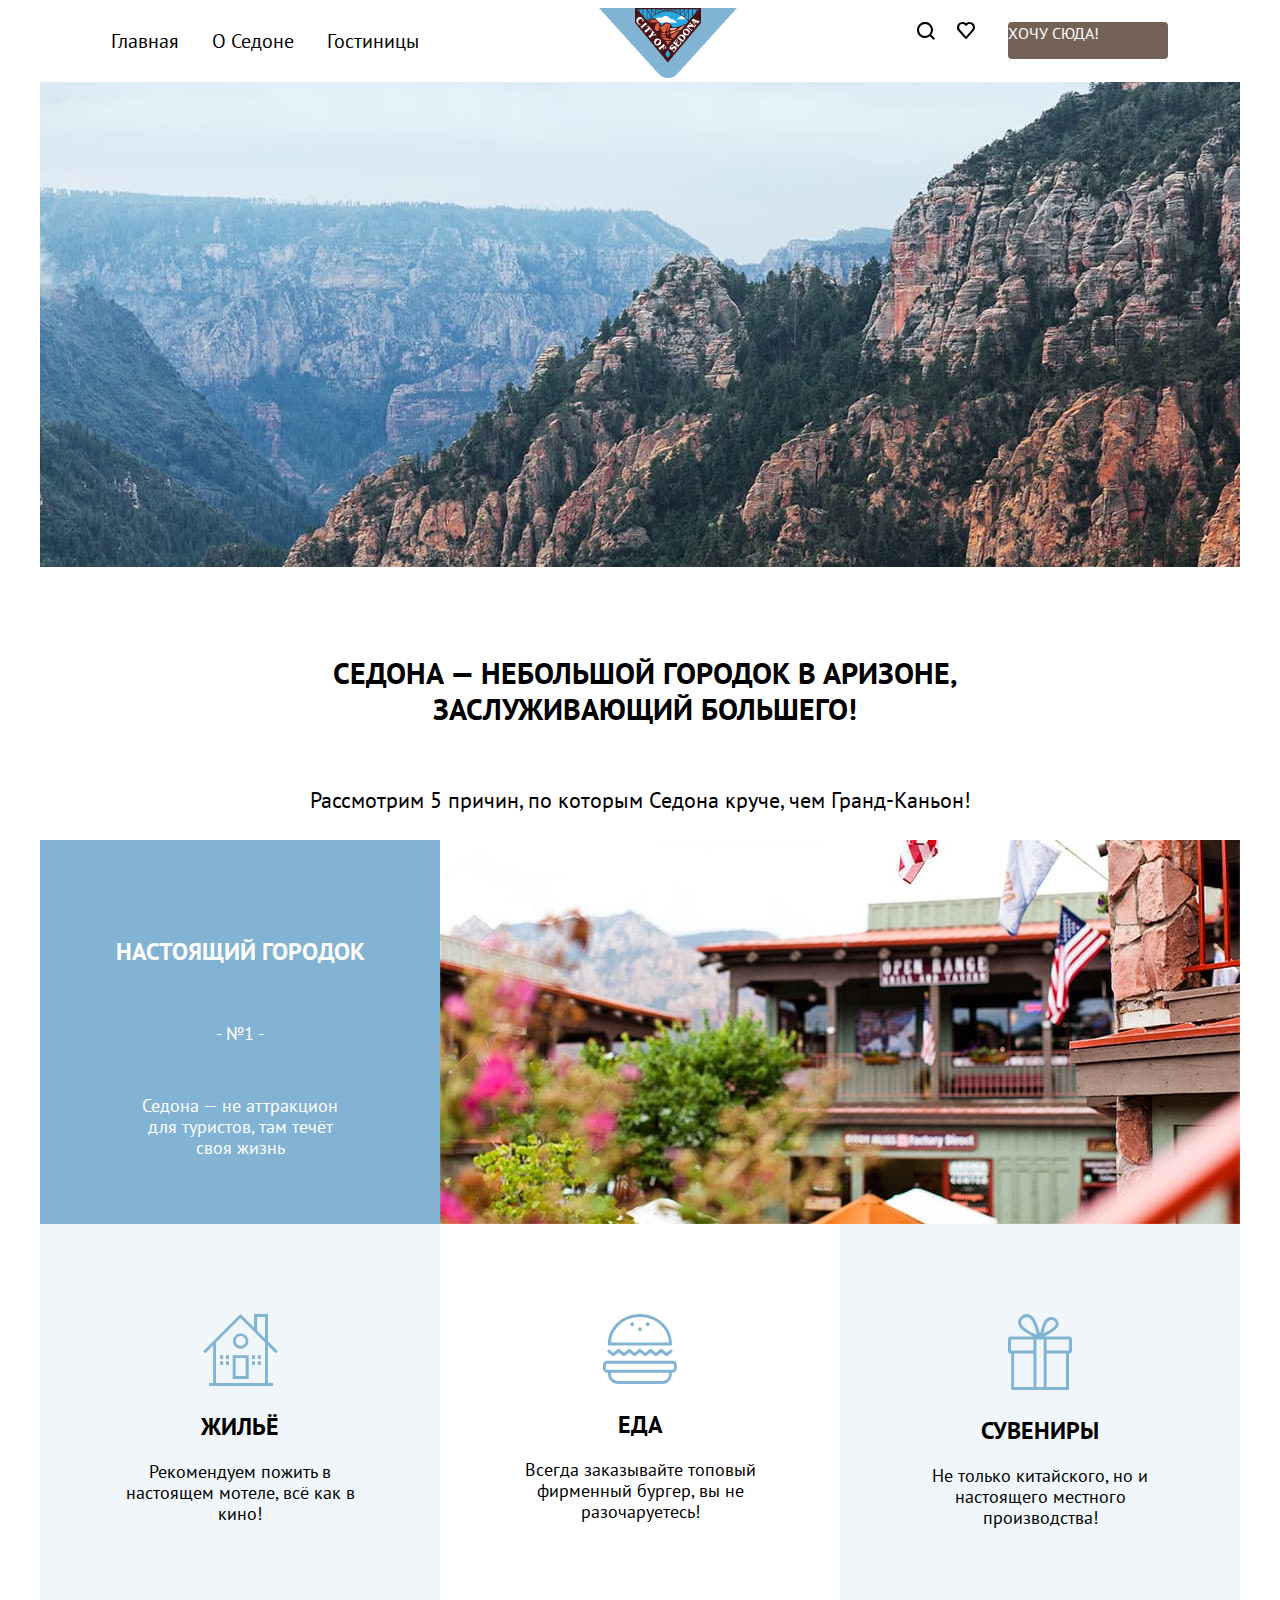
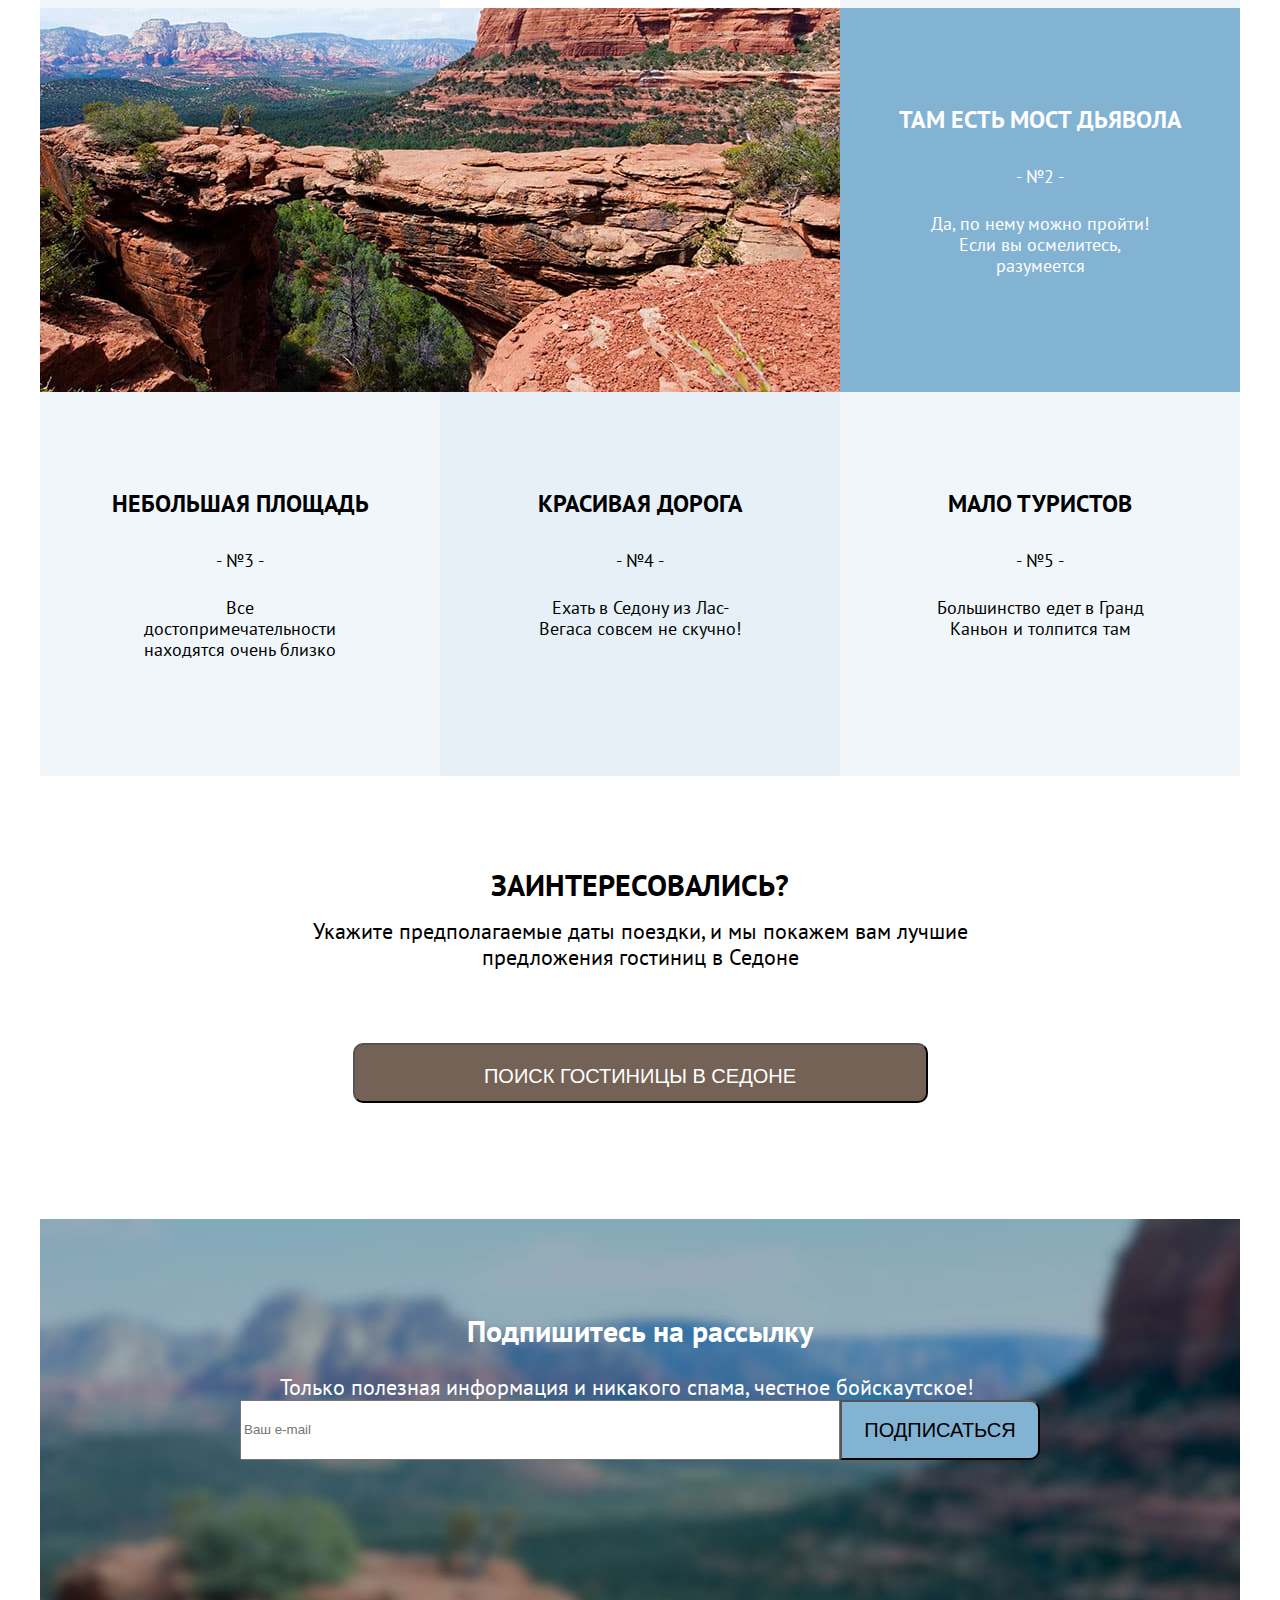
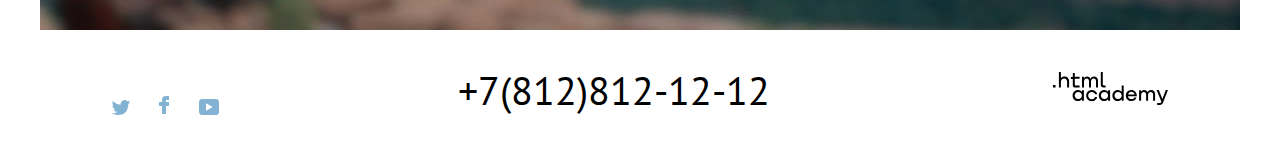
==== commit b3927397: "Микросетки на флексах для всех страниц" ====
--- a/index.html
+++ b/index.html
@@ -6,33 +6,39 @@
     <link rel="stylesheet" href="styles/styles.css">
   </head>
   <body>
-<header class="page-header">
+<div class="container">    
+<header>
 <nav class="navigation">
   <ul class="navigation-list">
     <li class="navigation-item">
-      <a class="navigation-link">Главная</a>
+      <a class="navigation-link main">Главная</a>
     </li>
     <li class="navigation-item">
-      <a class="navigation-link" href="aboutSedona.html">О Седоне</a>
+      <a class="navigation-link about-sedona" href="aboutSedona.html">О Седоне</a>
     </li>
     <li class="navigation-item">
-      <a class="navigation-link" href="catalog.html">Гостиницы</a>
+      <a class="navigation-link hotels" href="catalog.html">Гостиницы</a>
     </li>
   </ul>
   <a class="navigation-logo" href="index.html">
     <img class="page-header-logo" alt="Герб Седоны" src="images/sedona.png">
 </a>
 <div class="navigation-user">
-  <a class="navigation-link" href="#">
-    <span class="visually-hidden">Поиск</span></a>
+<div class="navigation-user-search">
+  <a class="navigation-link-search" href="#">
+    <svg aria-hidden="true" focusable="false" width="18" height="18" fill="none" xmlns="http://www.w3.org/2000/svg"><path d="m18 16.5-3.7-3.7A8 8 0 0 0 8-.1C3.6-.1 0 3.6 0 8a8 8 0 0 0 12.9 6.3l3.7 3.7 1.4-1.5ZM8 14a6 6 0 0 1-6-6 6 6 0 0 1 6-6 6 6 0 0 1 6 6 6 6 0 0 1-6 6Z" fill="#000"/></svg>
+     <span class="visually-hidden">Поиск</span>
+  </a>
   </div>
-<div class="navigation-user">
-  <a class="navigation-link" href="#">
+<div class="navigation-user-favourites">
+  <a class="navigation-link-favourites" href="#">
+    <svg aria-hidden="true" focusable="false" width="18" height="17" fill="none" xmlns="http://www.w3.org/2000/svg"><path d="M8.9 17a1 1 0 0 1-.8-.4l-7-7.9A5.4 5.4 0 0 1 5.5 0C6.8 0 8 .5 9 1.3a5.5 5.5 0 0 1 9 4.1c0 1.3-.5 2.5-1.3 3.4l-7 7.9c-.2.2-.4.3-.8.3Zm-6-9.5L9 14.4l6.2-7c.5-.5.7-1.2.7-2 0-1.8-1.5-3.3-3.3-3.3-1 0-2 .5-2.7 1.3-.3.3-.6.4-.9.4-.3 0-.6-.2-.8-.4a3.7 3.7 0 0 0-2.7-1.3 3.3 3.3 0 0 0-3.3 3.3c-.1.9.3 1.6.7 2.1-.1 0-.1 0 0 0Z" fill="#000"/></svg>
     <span class="visually-hidden">Избранное</span></a>
   </div>
-<div class="navigation-user">
-  <a class="navigation-link" href="#">
+<div class="navigation-user-want">
+  <a class="navigation-link-want" href="#">
     <span>Хочу сюда!</span></a>
+  </div>  
   </div>
 </nav>
 </header>
@@ -40,7 +46,7 @@
 <main class="page-main main-container">
 <section class="welcome-section">
 <h1 class="visually-hidden">Добро пожаловать в Седону</h1>
-<img class="logo" src="images/page-main.jpg" alt="Пейзаж Седоны">
+<div class=""></div>
 </section>
 <section class="advantages">
   <h2 class="sedona-description">Седона — небольшой городок в Аризоне,
@@ -57,15 +63,18 @@
             <img class="item-1-logo" src="images/advantages-list-photo-1.jpg" alt="Фото Седоны">
           </li>
       
-      <li class="subadvantages-item-1">
-              <h2 class="subadvantages-title">Жильё</h2>
+      <li class="subadvantages-item subadvantages-item-1">
+        <svg aria-hidden="true" focusable="false" width="75" height="72" fill="none" xmlns="http://www.w3.org/2000/svg"><path d="M29.7 65h16V41.2h-16V65Zm2.9-20.9h10.1v18H32.6v-18Z" fill="#81B3D2"/><path d="m72.8 39.3 2.1-2.1-9.9-9.9V0H51.1v13.6L37.5 0 .2 37.2l2.1 2.1 7.8-7.8v37.6h-4V72H70v-2.9h-5.1V31.5l7.9 7.8ZM62 69.1H13V28.5L37.5 4.1 62 28.5v40.6Zm0-44.7-7.9-7.9V2.9H62v21.5Z" fill="#81B3D2"/><path d="M29.9 27.1c0 4.3 3.5 7.7 7.7 7.7 4.3 0 7.8-3.5 7.8-7.7 0-4.3-3.5-7.7-7.8-7.7a7.7 7.7 0 0 0-7.7 7.7Zm7.8-5a5 5 0 0 1 5 4.9 5 5 0 0 1-5 4.9 5 5 0 0 1-5-4.9 5 5 0 0 1 5-4.9ZM20.1 41.2h-3v3.9h3v-3.9ZM26 41.2h-3v3.9h3v-3.9ZM20.1 47.2h-3v3.9h3v-3.9ZM26 47.2h-3v3.9h3v-3.9ZM52 41.2h-3v3.9h3v-3.9ZM57.9 41.2h-3v3.9h3v-3.9ZM52 47.2h-3v3.9h3v-3.9ZM57.9 47.2h-3v3.9h3v-3.9Z" fill="#81B3D2"/></svg>
+              <h2 class="subadvantages-title">Жильё</h2>              
               <span class="subadvantages-description">Рекомендуем пожить в настоящем мотеле, всё как в кино!</span>
             </li>
-       <li class="subadvantages-item-2">
+       <li class="subadvantages-item subadvantages-item-2">
+        <svg aria-hidden="true" focusable="false" width="74" height="70" fill="none" xmlns="http://www.w3.org/2000/svg"><path d="M69.9 46.7H4.1A4.2 4.2 0 0 0 0 51v3.5c0 2.4 1.9 4.3 4.1 4.3H5v1.1A10 10 0 0 0 14.6 70h44.6c5.3 0 9.6-4.5 9.6-10.1v-1.1h.9c2.3 0 4.1-1.9 4.1-4.3V51a4 4 0 0 0-3.9-4.3ZM66 59.9c0 3.9-3 7-6.7 7H14.6a6.9 6.9 0 0 1-6.7-7v-1.1H66v1.1Zm5.1-5.4c0 .7-.6 1.3-1.2 1.3H4c-.7 0-1.2-.6-1.2-1.3V51c0-.7.6-1.3 1.2-1.3h65.8c.7 0 1.2.6 1.2 1.3l.1 3.5ZM15.6 38.4l5.4 4.1 5.3-4.1 5.3 4.1 5.3-4.1 5.4 4.1 5.3-4.1 5.3 4.1 5.4-4.1 5.3 4.1 6.2-4.7-1.7-2.5-4.5 3.4-5.3-4.1-5.4 4.1-5.3-4.1-5.3 4.1-5.4-4.1-5.3 4.1-5.3-4.1-5.3 4.1-5.4-4.1-5.3 4.1-4.5-3.4-1.7 2.5 6.2 4.7 5.3-4.1ZM8 31.5h60.8l.1-1.9v-1.2C68.2 12.7 54.2 0 37 0 19.7 0 5.7 12.7 5 28.5v1.2l.1 1.9H8v-.1ZM37 3c15.6 0 28.4 11.3 29 25.5H8C8.6 14.4 21.4 3 37 3Z" fill="#81B3D2"/><path d="M37 17.3a2 2 0 0 0 1.9-2 2 2 0 0 0-1.9-2 2 2 0 0 0-1.9 2c0 1.1.9 2 1.9 2ZM29.2 12.2a2 2 0 0 0 1.9-2 2 2 0 0 0-1.9-2 2 2 0 0 0-1.9 2c0 1.1.9 2 1.9 2ZM44.7 12.2a2 2 0 0 0 1.9-2 2 2 0 0 0-1.9-2 2 2 0 0 0-1.9 2c0 1.1.9 2 1.9 2Z" fill="#81B3D2"/></svg>
               <h2 class="subadvantages-title">Еда</h2>
               <span class="subadvantages-description">Всегда заказывайте топовый фирменный бургер, вы не разочаруетесь!</span>
             </li>
-        <li class="subadvantages-item-3">
+        <li class="subadvantages-item subadvantages-item-3">
+          <svg  aria-hidden="true" focusable="false" width="64" height="76" fill="none" xmlns="http://www.w3.org/2000/svg"><g clip-path="url(#a)"><path d="M61.1 22.5H36.3c13.8-6.9 14.9-11.3 14.4-13.7-1.2-4-5.7-7-10-5.4-5.6 2.1-7.1 10.4-8.6 16.4-2-6.1-3.8-13.8-8.2-17.7a7.3 7.3 0 0 0-5.8-2c-4 .4-9.8 5.4-7.5 11 2.3 5.4 9.7 8.8 14.6 11.5H2.9A2.9 2.9 0 0 0 0 25.5v11.3c0 1.6 1.3 2.9 2.9 2.9h.3V76H61V39.6h.1c1.6 0 2.9-1.3 2.9-2.9V25.4c0-1.6-1.3-2.9-2.9-2.9ZM42.4 5.9c2.1-.3 5 1.3 5.3 3.2.4 2.8-3.4 5.3-5.1 6.4-2.5 1.7-4.9 2.6-7.3 4.1.9-3.7 2.5-13 7.1-13.7Zm-22.9 10c-2.2-1.5-6.5-4.4-6.4-7.8.1-3.6 5.7-6.6 8.8-3.9 3.9 3.4 5.7 11.1 7.1 16.6-3.2-1.5-6.3-2.8-9.5-4.9Zm6 57.1H6.1V39.6h19.4V73Zm0-36.5H3v-11h22.5v11Zm10.2 0V73h-7.2V25.6h7.2v10.9ZM58 73H38.6V39.6H58V73Zm2.9-36.5H38.6v-11h22.3v11Z" fill="#81B3D2"/></g><defs><clipPath id="a"><path fill="#fff" d="M0 0h64v76H0z"/></clipPath></defs></svg>
                 <h2 class="subadvantages-title">Сувениры</h2>
                 <span class="subadvantages-description">Не только китайского, но и настоящего местного производства!</span>
               </li>
@@ -99,7 +108,7 @@
     </h2>
     <span class="search-description">Укажите предполагаемые даты поездки,
       и мы покажем вам лучшие предложения гостиниц в Седоне</span>
-    <button class="button-search" href="#" >Поиск гостиницы в Седоне</button>
+    <button class="button-search">Поиск гостиницы в Седоне</button>
 </section>
 <section class="contact-section">
   <h2 class="contact-section-title">Подпишитесь на рассылку</h2>
@@ -117,23 +126,26 @@
     <ul class="social-list social-item">
       <li class="social-item-twitter">
         <a class="button" href="https://www.twitter.com/htmlacademy_ru">
-        <span class="visually-hidden">Твиттер</span>
+        <svg aria-hidden="true" focusable="false" width="18" height="15" fill="none" xmlns="http://www.w3.org/2000/svg"><path d="M11.6.2c1.8-.5 3.2.3 3.8 1.2l2.1-.7c0 .9-.6 1.5-.9 1.8.7.1 1.4-.6 1.4-.6a3 3 0 0 1-1.7 2C16.1 10.7 13 15.1 5.7 15h-.5c-.4 0-4.4-.5-5.2-1.9 2.4.2 4.1-.4 5-1.2-1-.3-2.9-.4-3.2-2.9.4.1.6.2 1.3.1C1.8 8.3.4 7.5.5 5.3c.3.3 1.1.5 1.4.5C1.1 5.6-.2 2.5.9.9a11 11 0 0 0 7.6 3.8C8.7 2.3 9.7.8 11.6.2Z" fill="#83B3D3"/></svg>        <span class="visually-hidden">Твиттер</span>
         </a>
       </li>  
       <li class="social-item-facebook">
         <a class="button" href="https://www.facebook.com/htmlacademy">
-        <span class="visually-hidden">Фэйсбук</span>
+        <svg aria-hidden="true" focusable="false" width="10" height="18" fill="none" xmlns="http://www.w3.org/2000/svg"><path d="M7 0a4 4 0 0 0-4 4v2H0v4h3v8h4v-8h3V6H7V4h3V0H7Z" fill="#83B3D3"/></svg>        <span class="visually-hidden">Фэйсбук</span>
         </a>
       </li>  
       <li class="social-item-youtube">
         <a class="button" href="https://www.youtube.com/c/HTMLAcademyRUS">
+        <svg aria-hidden="true" focusable="false" width="20" height="16" fill="none" xmlns="http://www.w3.org/2000/svg"><path d="M17 0H2.9C1.2 0 0 1.5 0 3.2v9.5C0 14.5 1.2 16 2.9 16h14.3c1.5 0 2.9-1.5 2.9-3.2V3.2C19.9 1.5 18.7 0 17 0ZM7 11.8V4.2L13.7 8 7 11.8Z" fill="#83B3D3"/></svg>
         <span class="visually-hidden">Ютьюб</span>
         </a>
       </li>  
     </ul>
   </section>
       <a class="footer-phone-link" href="tel:+78128121212">+7(812)812-12-12</a>
-      <a class="footer-link" href="https://htmlacademy.ru">.html academy</a>
+      <a class="footer-link" href="https://htmlacademy.ru">
+      <svg width="115" height="34" fill="none" xmlns="http://www.w3.org/2000/svg"><path d="M0 12.9v2.6h2.5v-2.6H0ZM11.6 4.5c-1.6 0-2.8.7-3.6 1.7h-.1V0h-2v15.5h2v-5.3c0-2.1 1.3-3.6 3.3-3.6 1.8 0 2.9 1.4 2.9 3.2v5.7h2V9.4c.1-3-1.8-4.9-4.5-4.9ZM26.6 4.8h-4.8V1.1h-2v3.8h-1.9v2h1.9v6c0 1.7 1 2.7 2.7 2.7h4.1v-2h-3.7c-.7 0-1.1-.4-1.1-1.1V6.8h4.8v-2ZM41.1 4.6c-1.6 0-2.9.8-3.5 2.1h-.1a3.7 3.7 0 0 0-3.4-2.1c-1.4 0-2.5.8-3.1 1.8h-.1V4.8H29v10.6h2V10c0-2 1-3.5 2.6-3.5 1.5 0 2.4 1 2.4 2.6v6.3h2V9.8c0-2.4 1.4-3.3 2.6-3.3 1.5 0 2.4 1 2.4 2.6v6.3h2V8.9c.1-2.5-1.4-4.3-3.9-4.3ZM47.8 12.7c0 1.7 1 2.7 2.8 2.7h2v-2h-1.7c-.7 0-1.1-.4-1.1-1.1V0h-2v12.7ZM28.9 19.7a4.9 4.9 0 0 0-3.9-1.8c-3.1 0-5.4 2.3-5.4 5.6s2.3 5.6 5.4 5.6c1.8 0 3-.8 3.8-1.9h.1v1.6h2V18.2h-2v1.5Zm-3.6 7.4a3.5 3.5 0 0 1-3.6-3.6c0-2 1.4-3.6 3.6-3.6s3.6 1.6 3.6 3.6c0 1.9-1.4 3.6-3.6 3.6ZM44.2 22c-.5-2.4-2.6-4.1-5.4-4.1a5.4 5.4 0 0 0-5.6 5.6c0 3.1 2.2 5.6 5.6 5.6 2.8 0 4.9-1.8 5.4-4.2h-2.1a3.4 3.4 0 0 1-3.3 2.3 3.5 3.5 0 0 1-3.6-3.6c0-2 1.4-3.6 3.6-3.6 1.6 0 2.8 1 3.3 2.2h2.1V22ZM55.1 19.7a4.9 4.9 0 0 0-3.9-1.8c-3.1 0-5.4 2.3-5.4 5.6s2.3 5.6 5.4 5.6c1.8 0 3-.8 3.8-1.9h.1v1.6h2V18.2h-2v1.5Zm-3.6 7.4a3.5 3.5 0 0 1-3.6-3.6c0-2 1.4-3.6 3.6-3.6s3.6 1.6 3.6 3.6c0 1.9-1.5 3.6-3.6 3.6ZM68.7 19.8a5 5 0 0 0-3.9-1.9c-3.1 0-5.4 2.3-5.4 5.6s2.2 5.6 5.4 5.6c1.7 0 3-.8 3.8-1.8h.1v1.5h2V13.4h-2v6.4Zm-3.6 7.3a3.5 3.5 0 0 1-3.6-3.6c0-2 1.4-3.6 3.6-3.6s3.6 1.6 3.6 3.6c-.1 2-1.5 3.6-3.6 3.6ZM78.3 17.9a5.4 5.4 0 0 0-5.5 5.6c0 3 2.1 5.6 5.5 5.6 2.5 0 4.5-1.3 5.2-3.6h-2.1c-.5 1-1.6 1.6-3 1.6-1.9 0-3.3-1.3-3.4-2.9h8.8c.2-3.6-2-6.3-5.5-6.3Zm0 1.9c1.7 0 3 1 3.3 2.6h-6.5a3.2 3.2 0 0 1 3.2-2.6ZM98.2 17.9a4 4 0 0 0-3.6 2h-.1c-.6-1.2-1.8-2-3.4-2-1.4 0-2.5.7-3.1 1.8v-1.5h-1.9v10.6h2v-5.4c0-2 1-3.4 2.6-3.5 1.5 0 2.4 1 2.4 2.6v6.3h2v-5.6c0-2.4 1.4-3.3 2.6-3.3 1.5 0 2.4 1 2.4 2.6v6.3h2v-6.5c.1-2.6-1.4-4.4-3.9-4.4ZM109.4 27l-3.6-8.9h-2.2l4.8 11.6c-.3.9-.7 1.2-1.7 1.2h-2.5v2h2.5c1.8 0 2.8-.8 3.5-2.6l4.7-12.2h-2.1l-3.4 8.9Z" fill="#000"/></svg></a>
     </footer>
+  </div>  
   </body>
 </html>
--- a/styles/styles.css
+++ b/styles/styles.css
@@ -3,7 +3,7 @@
     font-family: "PT Sans";
     font-style: normal;
     font-weight: 400;
-    src: url("fonts/ptsans-400.woff2");
+    src: url("../fonts/ptsans-400.woff2");
     font-display: swap;
 }
 
@@ -11,13 +11,11 @@
     font-family: "PT Sans";
     font-style: normal;
     font-weight: 700;
-    src: url("fonts/ptsans-700.woff2");
+    src: url("../fonts/ptsans-700.woff2");
     font-display: swap;
 }
 
 body {
-    width: 1200px;
-    margin: 0 auto;
     display: flex;
     flex-direction: column;
     min-height: 100%;
@@ -27,51 +25,119 @@
     color: #000000;
 }
 
+.container {
+    width: 1200px;
+    margin: 0 auto;
+}
+
+
+.visually-hidden {
+  position: absolute;
+  width: 1px;
+  height: 1px;
+  margin: -1px;
+  padding: 0;
+  border: 0;
+  clip: rect(0 0 0 0);
+  overflow: hidden;
+}
+
 .navigation {
     display: flex;
     justify-content: space-between;
-    width: 1200px;
-    margin: 0;
 }
 
 .navigation-list {
-    display: grid;
-    grid-template-columns: 100px 100px 100px;
-    gap: 33px;
+    display: flex;
     font-size: 20px;
     line-height: 26px;
     list-style-type: none;
-}
+    padding: 0;
+}
+
+.navigation-link.main {
+    width: 68px;
+    height: 26px;
+    margin-left: 71px;
+    margin-bottom: 21px;    
+}
+
+.navigation-link.about-sedona {
+    width: 82px;
+    height: 26px;
+    margin-left: 33px;
+    margin-bottom: 21px;
+}
+
+.navigation-link.hotels {
+    width: 93px;
+    height: 26px;
+    margin-left: 33px;
+    margin-bottom: 21px;
+}
+
 
 .navigation-list a {
     color: #000000;
     text-decoration: none;
-}
-
-.navigation-user {
-    display: grid;
-    grid-template-columns: 50px 50px 200px;
-    
 }
 
 .navigation-logo {
     width: 138px;
-    margin: auto;
+    margin-bottom: 0;
+    /*margin-left: 151px;*/
+}
+
+.navigation-user {
+    display: flex;
+    margin-top: 14px;
+    margin-bottom: 14px; 
+}
+
+.navigation-user-want {
+    width: 160px;
+    height: 37px;
+    background-color: #756257;
+    border-radius: 4px;
+    margin-right: 72px;
+}
+
+.navigation-link-want {    
+    color: #ffffff;
+    font-size: 16px;
+    line-height: 21px;
+    text-transform: uppercase;
+    text-decoration: none;
+    padding-top: 9px;
+    padding-bottom: 10px;
+}
+
+.navigation-link-favourites {
+    padding-right: 33px;
+    padding-top: 24px;
+}
+
+.navigation-link-search {
+    padding-right: 22px;
+    padding-top: 24px;
+}
+
+.navigation-link-want a {
+    text-decoration: none;
 }
 
 .welcome-section {
-    width: 1200px;
-    margin: 0 40px;
-}
-
-.logo {
-/*Здесь будет картинка Седоны*/
+    height: 485px;
+    margin: 0;
+    background: url("../images/page-main.jpg") no-repeat;
 }
 
 .advantages {
     display: flex;
     flex-direction: column;
     text-align: center;
+    margin: 0;
+    padding: 0;
 }
 
 .sedona-description {
@@ -101,7 +167,9 @@
                          "i-3 i-4 i-5";
     grid-template-columns: 400px 400px 400px;    
     grid-template-rows: 384px 384px 384px 384px;  
-    list-style-type: none;               
+    list-style-type: none;     
+    margin: 0;
+    padding: 0;          
 }
 
 .item-1 {
@@ -166,6 +234,11 @@
     display: flex;
     flex-direction: column;
     background-color: rgba(131, 179, 211, 0.12);
+}
+
+.subadvantages-item {
+    padding: 90px 75px 20px;
+    text-align: center;
 }
 
 .advantages-title {
@@ -193,19 +266,15 @@
 }
 
 .subadvantages-title {
-    width: 400px;
-    height: 60px;
-    padding-top: 184px;
+    padding-top: 23px;
     font-size: 24px;
     line-height: 28px;
     text-transform: uppercase;
     margin: 0;
+    margin-bottom: 20px;
 }
 
 .subadvantages-description {
-    width: 250px;
-    padding-left: 75px;
-    padding-top: 20px;
     font-size: 18px;
     line-height: 21px;    
 }
@@ -260,9 +329,9 @@
 }
 
 .contact-section {
-    height: 481px;
-    background-image: url(/images/contact-section-background.jpg);
-    background-color: #889988;
+    min-height: 411px;
+    background: url("../images/contact-section-background.jpg") no-repeat;
+ 
 }
 
 .contact-section-title {
@@ -315,33 +384,65 @@
 .page-footer {
     display: flex;
     justify-content: space-between;
-    width: 1200px;
-    margin: 0;
-    font-family: "PT Sans", sans-serif;
+    margin: 0;
     font-size: 40px;
     line-height: 40px;
     color:#000000;
     background-color: #ffffff;
 }
 
+.footer-social {
+    height: 120px;
+}
+
 .social-list {
     display: flex;
-    justify-content: space-between;
-    margin: auto;
-}
-
-.social-item {
-    font-size: 20px;
-    line-height: 20px;
-    color:#000000;
-    background-color: #ffffff;
-}
+    height: 120px;
+    margin: 0;
+    padding: 0;
+    list-style-type: none;  
+}
+
+.social-item-twitter {
+    padding-left: 72px;
+    padding-top: 50px;
+    padding-bottom: 55px;
+}
+
+.social-item-facebook {
+    padding-left: 29px;
+    padding-top: 49px;
+    padding-bottom: 53px;
+
+}
+
+.social-item-youtube {
+    padding-left: 30px;
+    padding-top: 50px;
+    padding-bottom: 54px;
+}
+
 
 .footer-link {
     font-size: 20px;
     line-height: 20px;
     color:#000000;
     background-color: #ffffff;
+    padding-right: 72px;
+    padding-left: 53px;
+    padding-top: 42px;
+    padding-bottom: 44px;
+}
+
+.footer-phone-link {
+    color: #000000;
+    width: 720px;
+    margin-left: 61px;
+    margin-right: 53px;
+    margin-top: 40px;
+    margin-bottom: 30px;
+    text-decoration: none;
+    text-align: center;
 }
 
 /*Каталог*/
@@ -350,14 +451,18 @@
     display: grid;
     width: 1200px;
     color: #ffffff;
-    background-color: #83B3D3;
-   }
+    
+}
+
+.inner-header {
+    background: url("../images/main-catalog-background.jpg")
+}
 
 .inner-header-title {
     font-size: 60px;
     line-height: 78px;
     color: #ffffff;
-    background-image: url("images/main-catalog-background.jpg");
+    
 }
 
 /*Фильтры*/
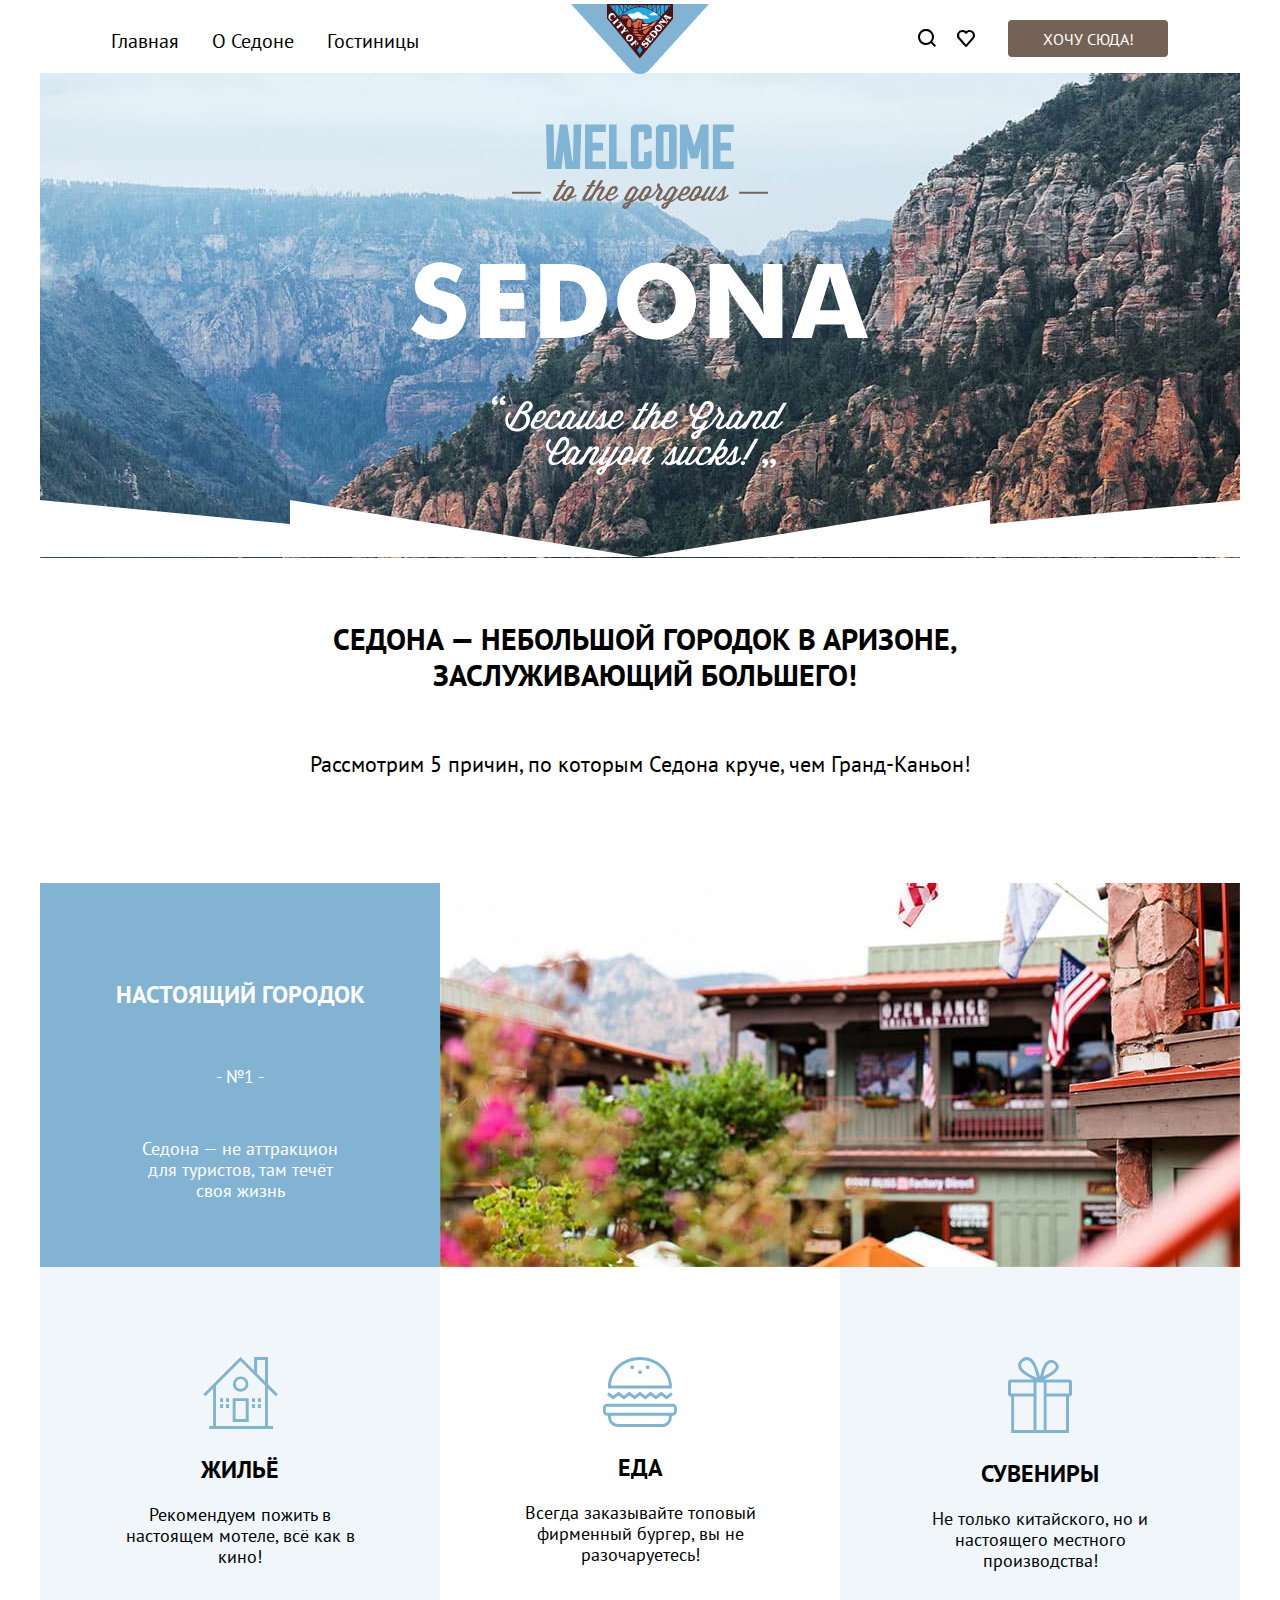
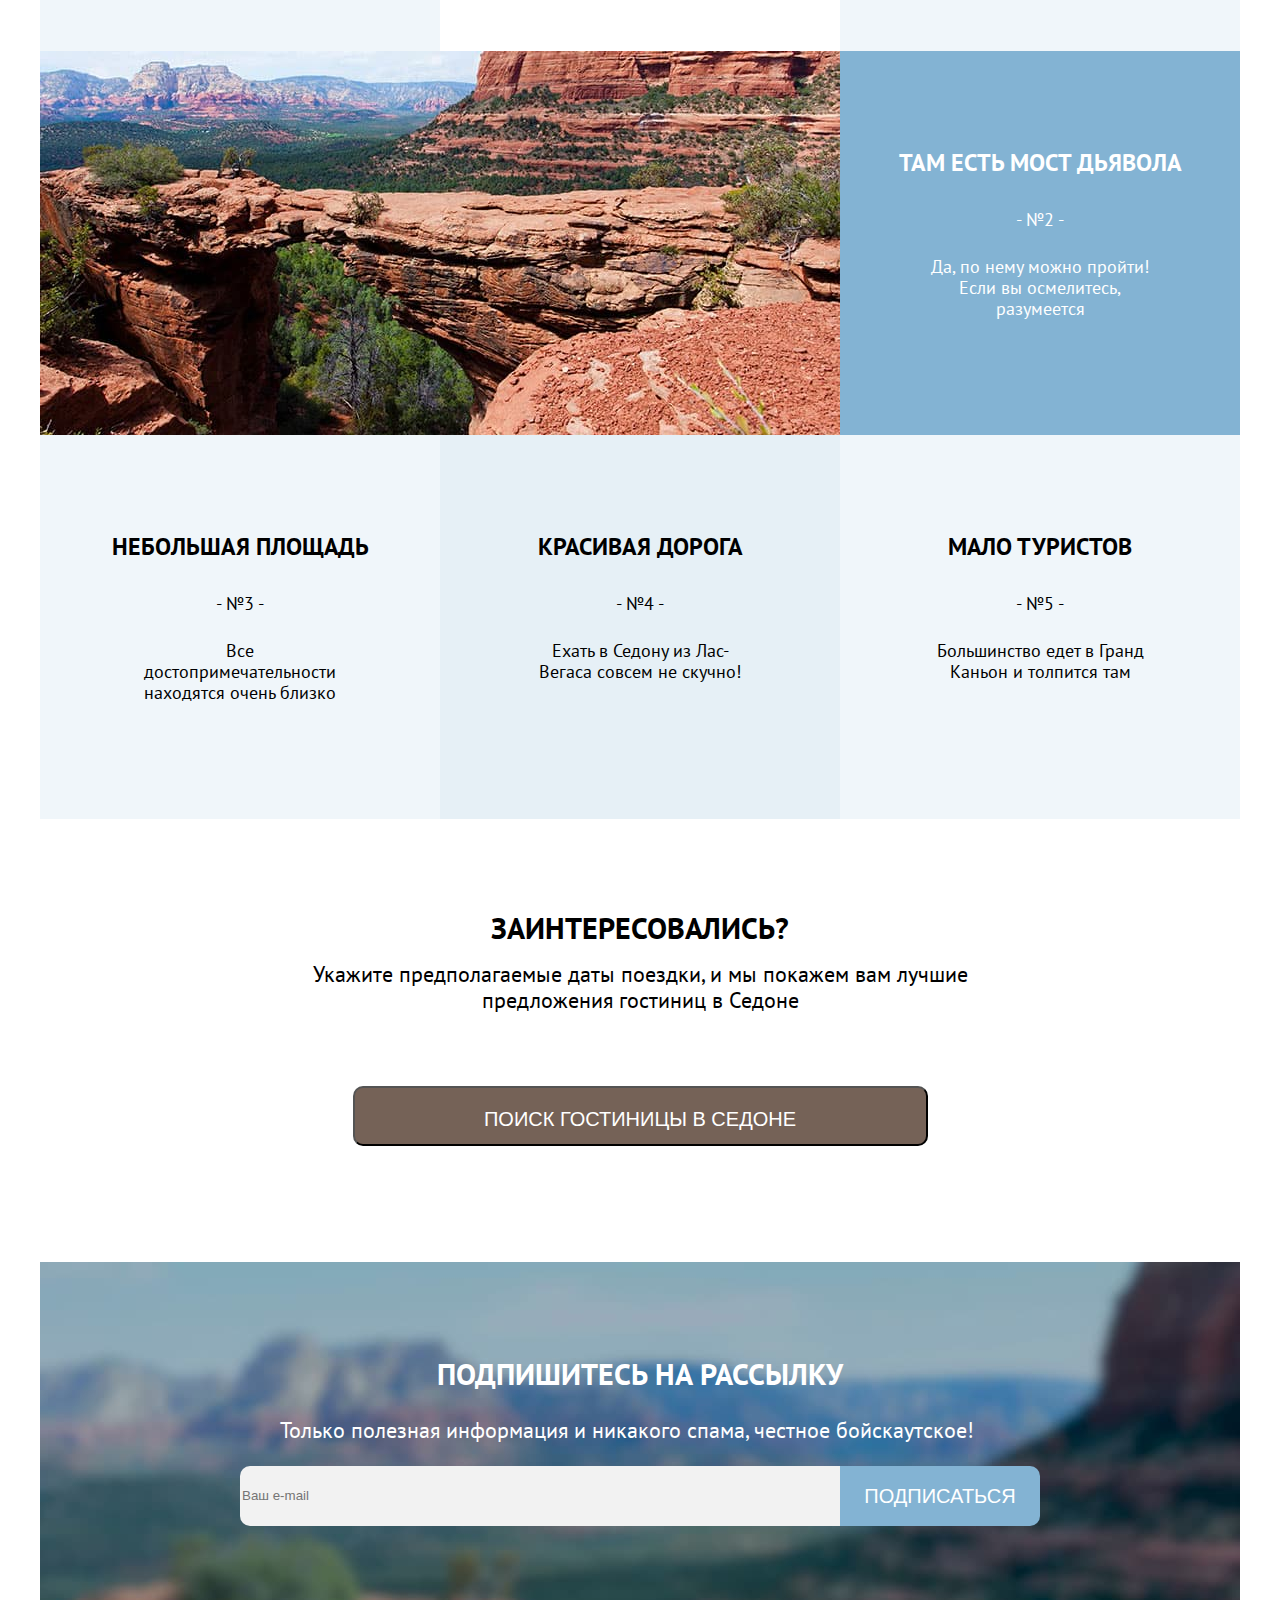
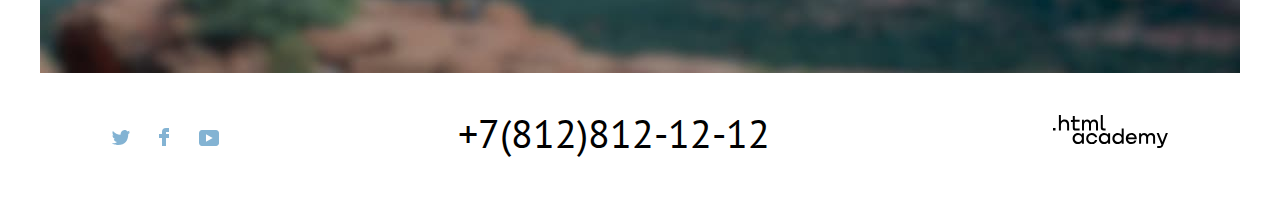
==== commit f26850f5: "Сетки на гридах и флексах для всех страниц" ====
--- a/index.html
+++ b/index.html
@@ -46,7 +46,9 @@
 <main class="page-main main-container">
 <section class="welcome-section">
 <h1 class="visually-hidden">Добро пожаловать в Седону</h1>
-<div class=""></div>
+<div class="welcome-image-1"><svg width="458" height="352" fill="none" xmlns="http://www.w3.org/2000/svg"><path d="m152.3 56.1-2.8 4.9h-2.7l-.9 1.4h2.8l-6.1 10.4c-1.3 2.2-.4 4.2 2.1 4.2 1.8 0 3.7-1.3 5.6-3.1 0 3.8 5.3 4.5 8.6.5h.7c1.8 0 4.6-1.1 6.2-2.9-.2-.4-.7-.9-1.1-1l-.2.2a6.3 6.3 0 0 1-4.6 2.2l2.8-4.8c1.8-3.1.1-6.1-2.7-6.1-2.3 0-4.1.9-5.9 3.9l-1.5 2.6-1.2 2.1-.2.2c-2.2 2.5-4.3 4.5-5.6 4.5-.7 0-1-.5-.3-1.6l6.5-11.2h2.5l.7-1.5h-2.5l2.8-4.9h-3Zm7.5 7.8c1 .1 1.4 1.3.4 3l-2.2 3.7h-.1c-1 0-1.8.8-1.8 1.8 0 .4.1.7.3 1v.1c-1.4 2.4-4.9 2-3.1-1.1l2.3-3.9 1.5-2.4c.9-1.6 2-2.2 2.7-2.2Zm22-7.8L179 61h-2.7l-.9 1.4h2.8L172 72.8c-1.3 2.2-.4 4.2 2.1 4.2a7 7 0 0 0 3.9-1.6l-.8 1.3h3l4.6-7.9c4.6-5.8 6.7-5 5.4-2.8l-3.9 6.7c-1.3 2.2-.4 4.2 2.1 4.2 1.8 0 3.8-1.4 5.7-3.2.1 1.9 1.7 3.2 4.1 3.2 3.4 0 6.8-2.6 9.3-5.5-.2-.4-.7-.9-1.1-1l-.2.2c-2.2 2.5-5 4.5-7.1 4.5-1.9 0-3-1.1-1.6-3.6l.3-.5c1.9.8 5.6.4 7.9-3.4l.4-.7c1.6-2.8.1-4.8-2.4-4.8a6.6 6.6 0 0 0-5.7 3.4l-2.9 5-.2.2c-2.2 2.5-4.3 4.5-5.6 4.5-.7 0-1-.5-.4-1.6l4.4-7.5c1.3-2.3.1-3.9-1.6-3.9-1.3 0-2.7.7-4.2 2.3l4.8-8.3h-3l-8.4 14.4-.2.2c-2.2 2.5-4.3 4.5-5.6 4.5-.7 0-1-.5-.3-1.6l6.5-11.2h2.5l.9-1.4h-2.5l2.8-4.9-3.2-.1Zm21.3 8.2c1-.1 1.5.9.5 2.6l-.4.7c-1.4 2.4-3.4 2.4-4.5 2l1.9-3.4c.7-1.2 1.7-1.8 2.5-1.9Zm44.3-5.4c-1.7 1.5-1.9 3.2-.8 4.6l.3.3a74.8 74.8 0 0 1-5.1 6.7l-.2.2a6.3 6.3 0 0 1-4.6 2.2l2.8-4.8c1.8-3.1.1-6.1-2.7-6.1-2.3 0-4.1.9-5.9 3.9l-1.5 2.6-1.2 2.1-.2.2a20.4 20.4 0 0 1-7 5.7l6.8-11.4h-1.8c0-1.2-1.3-2.9-3.2-2.9-1.6 0-3.9 1.3-5.2 3.4l-4.2 7.2c-1.3 2.2-.4 4.2 2.1 4.2.8 0 1.9-.4 2.9-1l-.8 1.4c-4.1 1.2-6.6 2.9-6.6 5.1 0 2.9 4.4 3.5 6.6-.2l2.3-3.9c2.4-.7 4.8-2.1 7.2-4.5 0 3.8 5.3 4.6 8.6.5h.7c1.8 0 4.6-1.1 6.2-2.9l5-6.4.4.5c.4.5.5 1.1.2 1.7l-3.2 5.5c-1.3 2.2-.4 4.2 2.1 4.2 1.5 0 3.2-1 4.8-2.4-.1 1.4.9 2.4 2.6 2.4.8 0 1.9-.4 2.9-1l-.8 1.4c-4.1 1.2-6.6 2.9-6.6 5.1 0 2.9 4.4 3.5 6.6-.2l2.3-3.9c2.5-.8 4.9-2.2 7.4-4.6.1 1.9 1.7 3.2 4.1 3.2 2.5 0 4.9-1.4 7-3.2-.1 3.9 5.3 4.7 8.6.6h.7c.9 0 2.2-.3 3.4-.9-.8 2.1-.1 3.5 1.7 3.5 1.7 0 3.5-1.5 5-2.9-.3 1.6.7 2.9 2.6 2.9 2.5 0 5.4-2.6 7.9-5.5l4.3-5.4c-1.2 3.1-.6 8.7-3.4 8.7-1 0-1.4-1.1-1.4-1.1l-1.9 1s.6 2.4 3.3 2.4l.8-.1h.1c3.1-.4 6.1-2.8 8.4-5.4-.2-.5-.7-.9-1.1-1l-.2.2a21.7 21.7 0 0 1-3.6 3.2c1-2.8.8-7.2 2.6-11l-2.3-1.2a118 118 0 0 1-6.7 8.7l-.2.2c-2.2 2.5-4.3 4.5-5.6 4.5-.7 0-1-.5-.3-1.6l6.4-11.2h-3l-5.4 9.3c-2.3 2.1-4.1 3.2-4.6 3-.8-.3 0-1.4.4-2.1l5.9-10.2h-3l-4.7 8.1-.2.2a6.3 6.3 0 0 1-4.6 2.2l2.8-4.8c1.8-3.1.1-6.1-2.7-6.1-2.3 0-4.1.9-5.9 3.9l-1.5 2.6-1.2 2.1-.2.2c-2.2 2.5-5 4.5-7.1 4.5-1.9 0-3-1.1-1.6-3.6l.3-.5c1.9.8 5.6.4 7.9-3.4l.4-.7c1.6-2.8.1-4.8-2.4-4.8a6.6 6.6 0 0 0-5.7 3.4l-2.9 5-.2.2a20.4 20.4 0 0 1-7 5.7l6.8-11.4h-1.8c0-1.2-1.3-2.9-3.2-2.9-1.6 0-3.9 1.3-5.2 3.4l-2.9 4.9-.2.2c-2.2 2.5-4.3 4.5-5.6 4.5-.7 0-1-.5-.3-1.6l3-5.2c1-1.8.6-2.9-.4-4l-1.7-2c-.4-.5-.4-1.1.2-1.7l-1.9-1.9Zm-10.3 5c1 .1 1.5 1.3.4 3l-2.2 3.7h-.1c-1 0-1.8.8-1.8 1.8 0 .4.1.7.3 1v.1c-1.4 2.4-4.9 2-3.1-1.1l2.3-3.9 1.5-2.4c.9-1.6 1.9-2.2 2.7-2.2Zm50.2 0c1 .1 1.5 1.3.4 3l-2.2 3.7h-.1c-1 0-1.8.8-1.8 1.8 0 .4.1.7.3 1v.1c-1.4 2.4-4.9 2-3.1-1.1l2.3-3.9 1.5-2.4c.8-1.6 1.9-2.2 2.7-2.2Zm-11.7.4c1-.1 1.5.9.5 2.6l-.4.7c-1.5 2.4-3.4 2.4-4.5 2l1.9-3.4c.7-1.2 1.7-1.8 2.5-1.9Zm-52.4.2c1 0 1.7.9.8 2.4l-2.3 4c-1.8 2.9-3.7 4.3-4.9 4.3-.7 0-1-.5-.3-1.6l4.2-7.3c.7-1.2 1.7-1.8 2.5-1.8Zm38.9 0c1 0 1.7.9.8 2.4l-2.3 4c-1.8 2.9-3.7 4.3-4.9 4.3-.7 0-1-.5-.3-1.6l4.2-7.3c.7-1.2 1.7-1.8 2.5-1.8Zm-45.3 14.9-1.4 2.4c-.6 1.1-1.7.9-1.7.1 0-.7.8-1.6 3.1-2.5Zm38.9 0-1.4 2.4c-.6 1.1-1.7.9-1.7.1.1-.7.8-1.6 3.1-2.5ZM101 67.8h28.9v1.9H101v-1.9Zm227.1 0H357v1.9h-28.9v-1.9Z" fill="#766458"/><path d="M322.7 37.4v7.7h-20.8V.4h20.8V8h-13.2v10.8H320v7.7h-10.5v10.9h13.2ZM289.9.4h7.6v44.7h-7.6v-22l-3 11.4h-7.4l-3-11.4v22h-7.6V.4h7.6l6.8 21.6L289.9.4ZM258 8h-5.5v29.3h5.5V8Zm3-7.6c2.5 0 4.7 2.1 4.7 4.7v35.3c0 2.6-2.2 4.7-4.7 4.7h-11.4a4.8 4.8 0 0 1-4.7-4.7V5.1c0-2.6 2.1-4.7 4.7-4.7H261Zm-28 28.2 7.7-1.8v13.6c0 2.6-2.2 4.7-4.7 4.7h-11.4a4.8 4.8 0 0 1-4.7-4.7V5.1c0-2.6 2.1-4.7 4.7-4.7H236c2.5 0 4.7 2.1 4.7 4.7v9.1L233 16V8h-5.5v29.3h5.5v-8.7Zm-16.8 8.8v7.7H198V.4h7.6v37h10.6Zm-21.4 0v7.7H174V.4h20.8V8h-13.2v10.8h10.5v7.7h-10.5v10.9h13.2ZM162.6.4h7.7L169 45.1h-14.5l-2-18.5-2 18.5H136L135 .4h7.6l.6 37h.8l4.8-37h7.6l4.9 37h.8l.5-37Z" fill="#81B3D3"/><path d="m380.7 213.9 25.4-74h25.2l25.7 74h-20.2l-3.7-13.4h-28.6l-3.8 13.4h-20Zm35.7-52.1-7.5 24.5H429l-7.5-24.5-1.2-3.6-.8-3.8-.3-1.3-.2-1.3-.3 1.3-.2 1.3-.1.5-.1.3a41.8 41.8 0 0 1-1.9 6.6Zm-117.7 52.1v-74h19.5l27.9 38 2 3.5 2 3.6 1.4 3 1.4 2.9-.3-2.4-.2-2.4-.3-4.8-.1-5V140h19.4v74H352l-28.1-38.2a51.9 51.9 0 0 1-4.2-7.4l-1.4-2.9c-.4-.9-.7-1.9-1.2-2.8a85.6 85.6 0 0 1 1.2 14.7v36.5h-19.6Zm-88-54.9a36.7 36.7 0 0 1 14.9-15.1 40.8 40.8 0 0 1 22.7-5.1l2.9.2a42.2 42.2 0 0 1 16.6 6 40.1 40.1 0 0 1 17.3 32.8l-.1 2.4-.2 2.3a38.6 38.6 0 0 1-2.4 9.5 37.1 37.1 0 0 1-15.2 17.5 41.8 41.8 0 0 1-21.7 6.2l-1.6-.1h-1.5a42.2 42.2 0 0 1-15.3-4.3 37.5 37.5 0 0 1-15.3-14.5 38.5 38.5 0 0 1-5.6-19.7l.1-3c.1-1 .2-2.1.5-3.1.4-2 .9-4.1 1.6-6 .4-2.2 1.3-4.1 2.3-6Zm52.8 26.6.6-2.4.5-2.6.1-1.6.1-1.5-.1-1.4v-1.4c-.4-3.3-1.4-6.5-3-9.6a18 18 0 0 0-6.7-7.2l-2.3-1-2.3-.8a9 9 0 0 0-2.3-.3c-.8-.2-1.5-.2-2.3-.2-3.9 0-7.6 1.2-10.9 3.7a19.6 19.6 0 0 0-7 9.9l-.2.5v.5l-.6 2.2-.5 2.2-.2 1.6v2.4l.1.8c.2 4.1 1.5 8 3.7 11.7 2.3 3.6 5.5 6 9.5 7.2l1.4.5 1.5.2 1.4.2h1.4a18 18 0 0 0 11-3.6c3.3-2.6 5.7-5.9 7.1-10ZM181.4 207a32.6 32.6 0 0 1-11.8 5.1 80 80 0 0 1-12.9 1.7l-3.7.1h-23.8v-74h25.1l3.6.1c4.2.2 8.3.8 12.3 1.7a31.3 31.3 0 0 1 21.4 17.1 40.6 40.6 0 0 1 4.2 16.7v2.9a40.4 40.4 0 0 1-3.9 15.9c-2.4 5.1-6 9.4-10.5 12.7Zm-32.4-9.7.7.1h.8l.8.1h3.1l2.4-.2c2-.2 4-.5 5.9-1 1.9-.5 3.7-1.4 5.2-2.4 2.5-1.8 4.3-4.2 5.5-7.2 1.2-3.1 1.9-6.3 1.9-9.6v-.9l-.1-.9c-.2-2.9-.9-5.8-2.1-8.5-1.2-2.8-2.9-5-5.1-6.6a14.2 14.2 0 0 0-5.5-2.7c-2-.5-4-.7-6-.8H149v40.6Zm-79.9 16.6v-74h45.4V156H88.9v13h24v15.8h-24v12.5h25.5v16.6H69.1ZM9.7 190.1l.1.2.2.1c2.1 2.3 4.5 4.5 7.1 6.5a16 16 0 0 0 9.1 3.1l.2.1h.3l.2.1h1.3l1-.2c1.2-.2 2.4-.7 3.5-1.4a6.8 6.8 0 0 0 2.7-2.6l.2-.5.2-.5.3-1.5.1-1.3c0-2.1-.9-3.8-2.8-5.2a21 21 0 0 0-8.2-4.1l-2.2-.6h-.2l-.2-.1c-3.8-.9-7.4-2.4-10.7-4.4a16.6 16.6 0 0 1-6.9-8.9l-.7-2.4-.3-2.7v-3.4l.3-1.9c.2-1.6.6-3.1 1.2-4.6.5-1.5 1.2-2.9 2.1-4.2 2.5-4.1 5.7-7 9.5-8.8 3.9-1.8 8.1-2.7 12.3-2.7l3 .2 3.3.3a45.3 45.3 0 0 1 15.9 6.1l-6.4 14.3a56 56 0 0 0-6.6-4.1 15.9 15.9 0 0 0-7.5-1.7h-.9a9 9 0 0 0-5 2.4c-1.5 1.3-2.3 2.7-2.3 4.3v.7l.3.7c.2.5.4 1 .8 1.5l1.3 1.3a14 14 0 0 0 3.7 2l5.1 1.6a247 247 0 0 1 7.8 2.1c4.3 1.5 7.6 4.1 9.8 7.8 2.2 3.6 3.3 7.4 3.4 11.4v.6l-.1 1.4v1.3c-.5 4-1.8 7.9-3.9 11.5a22.1 22.1 0 0 1-8.5 8.4 29 29 0 0 1-4.1 1.6l-4.2 1-3.5.5c-1.1.2-2.2.2-3.4.2H26A41.7 41.7 0 0 1 .3 204.9l9.4-14.8Zm341.6 147.1.2-.9.5-.8.8-.6 1.1-.2c.5 0 .9.1 1.3.3l1.1.7.6 1 .2 1.3c0 .9-.2 1.6-.5 2.4a5 5 0 0 1-1.3 1.9 5 5 0 0 1-1.7 1.2l-.7.4-.4.2-1.4-2 .8-.4.9-.5.7-.8c.2-.3.3-.6.3-1-.6 0-1.2-.2-1.7-.6-.6-.3-.8-.8-.8-1.6Zm7.8 0 .2-.9.5-.8.8-.6 1.1-.2c.5 0 .9.1 1.3.3l1.1.7.6 1 .2 1.3c0 .8-.1 1.6-.5 2.4a5 5 0 0 1-1.3 1.9 5 5 0 0 1-.8.7l-.9.5-.7.4-.4.2-1.3-2 .8-.4.9-.5.7-.8c.2-.3.3-.6.3-1-.6 0-1.2-.2-1.7-.6-.7-.3-.9-.8-.9-1.6ZM94.5 278.5l-.2.9-.5.8a2.7 2.7 0 0 1-3.2.5l-1.1-.7c-.3-.3-.5-.7-.6-1a5 5 0 0 1-.2-1.3c0-.9.2-1.6.5-2.4a5 5 0 0 1 1.3-1.9l.8-.7.9-.5.7-.4.4-.2 1.3 2a2 2 0 0 0-.8.4l-.9.5-.7.8c-.2.3-.3.6-.3 1 .7 0 1.2.2 1.7.6.7.4.9.9.9 1.6Zm-7.8 0c0 .6-.2 1.2-.7 1.7l-.8.6-1.1.2a3 3 0 0 1-1.3-.3l-1.1-.7c-.3-.3-.5-.7-.6-1a5 5 0 0 1-.2-1.3c0-.9.2-1.6.5-2.4a5 5 0 0 1 1.3-1.9l.8-.7.9-.5.7-.4.4-.2 1.3 2-.8.4-.9.5-.7.8c-.2.3-.3.6-.3 1 .7 0 1.2.2 1.7.6.6.4.9.9.9 1.6ZM332 335.4h3.8l11.8-20.6h-3.8L332 335.4Zm-.1 1.5c-1.2 0-2.2 1-2.2 2.2 0 1.2.9 2.2 2.2 2.2 1.2 0 2.2-.9 2.2-2.2 0-1.3-1-2.2-2.2-2.2Zm-26.4-5.5 1.1-1.9c4.4-6.1 7.3-4.4 6-2.1l-1.8 3.1c-1.1 1.9-4.5 3.3-5.3.9Zm25.1 2.9c-.2-.6-.9-1.2-1.4-1.3l-.3.3a25 25 0 0 1-4.5 4.1c1.2-3.6.9-9.1 3.3-14l-2.8-1.5c-1.6 2.1-5 7.1-8.4 11.1l-.3.3c-2.7 3.2-5.4 5.7-7 5.7-.8 0-1.6-.8-1.6-2.5v-1.6c2.7.3 5.5-1.4 7.2-4.5l1-1.7c3.5-6-2.2-8-6.1-4.5l5.4-9.3h-3.8l-10.8 18.7-.7-.5-.3.3c-2.7 3.2-6.2 5.7-8.9 5.7-2.3 0-3.7-1.5-2-4.5l3.9-6.8c2.2-3.7 6-3.1 3.8.8l-.5.9h3.1l.5-.9c2-3.5.1-6.1-3-6.1s-5.5 1.6-7.1 4.4l-3.7 6.4-.2-.1-.3.3c-2.7 3.2-5.4 5.7-7 5.7-.8 0-1.3-.6-.4-2.1l8.1-14.1H282l-6.7 11.7c-2.9 2.6-5.1 4.1-5.8 3.7-.9-.4 0-1.8.5-2.6l7.4-12.9h-3.8l-7.3 12.7c-.8.7-2.4 1.4-3.2 1.9 1.2-3.6.9-9.1 3.3-14l-2.8-1.5c-1.6 2.1-10.3 13.7-13.7 17.7.3.5.9.9 1.4 1.3l10.7-13.5c-1.5 3.9-.7 11-4.3 11-1.3 0-1.8-1.4-1.8-1.4l-2.4 1.2s.7 3 4.1 3l1.1-.1h.1c1.9-.3 4.6-1.1 6.4-2.4 0 1.5.9 2.5 2.5 2.5 2.1 0 4.4-1.9 6.2-3.6-.4 2 .8 3.6 3.2 3.6 2.3 0 5-1.9 7.4-4.4 0 2.5 2 4.4 5.1 4.4 3.1 0 6.1-1.7 8.7-4l-2.1 3.7h3.8l4.3-7.5v3c0 3.2.6 4.9 3.7 4.9s6.7-3.3 9.8-7c2.1-2.5 4-5.1 5.4-6.9-1.5 3.9-.7 11-4.3 11-1.3 0-1.8-1.4-1.8-1.4l-2.4 1.2s.7 3 4.1 3l1.1-.1h.1c4-.5 7.8-3.6 10.6-6.9ZM216 333.2h-.2c-1.2 0-2.2 1-2.2 2.3 0 .5.1.9.4 1.3v.1c-1.8 3-6.1 2.5-3.9-1.5l2.9-5 1.8-3.1c2.7-4.5 6.3-2.7 4 1.2l-2.8 4.7Zm-25.4 14.2c-.8 1.4-2.1 1.2-2.1.2s.9-2.1 3.8-3.2l-1.7 3Zm-28.8-13.8c-2.3 3.6-4.5 5.3-6.1 5.3-.8 0-1.3-.6-.4-2.1l5.3-9.2c2-3.5 6.1-2.6 4.2.8l-3 5.2Zm-12-14.7c1.1-1.9 2.4-2.8 3.4-2.8 1.4 0 2.1.9 2.1 2.3 0 3.5-4.4 10.8-10.2 9.9h-.8l5.5-9.4Zm92.8 14.1-.3.3c-2.7 3.2-5.4 5.7-7 5.7-.8 0-1.3-.6-.4-2.1l5.4-9.6c1.6-2.9.1-4.9-2-4.9-1.6 0-3.3.9-5.2 2.8l1.4-2.5h-3.8l-6.1 10.5-.5-.3-.3.3a7.8 7.8 0 0 1-5.7 2.8l3.6-6.1c2.3-4 .2-7.7-3.4-7.7-2.9 0-5.2 1.2-7.3 4.9l-1.9 3.2-1.6 2.8-.3-.2-.3.3a25.2 25.2 0 0 1-8.8 7.2l10.4-17.7h-3.8l-6.7 11.6c-2.9 2.7-5.2 4.2-5.9 3.9-.9-.4 0-1.8.5-2.6l7.4-12.9h-3.8l-6 10.4-.3-.2-.3.3c-2.7 3.2-5.4 5.7-7 5.7-.8 0-1.3-.6-.4-2.1l5.4-9.6c1.6-2.9.1-4.9-2-4.9-1.6 0-3.3.9-5.2 2.8l1.4-2.5H178l-6 10.4-.4-.2-.3.3c-2.7 3.2-5.4 5.7-7 5.7-.8 0-1.3-.6-.4-2.1L170 326h-2.1c.1-1.6-1.5-3.8-4-3.8-2 0-4.9 1.6-6.5 4.4l-3.9 6.7-.8-.5-.3.3c-2.7 3.2-4.8 5.7-8.6 5.7-2.6 0-4.1-2.6-1.9-6.4l1.1-1.9 2.1.2c4 0 8.6-2.1 11.6-7.3a10 10 0 0 0 1.5-5.1c0-3.4-2.2-5.6-5-5.6-2.1 0-4.5 1.5-6.2 4.4l-5.9 10.1a6.2 6.2 0 0 1-3.4-5.4c0-1.7.8-3.5 2.4-4.8l-1.2-2.2a8.5 8.5 0 0 0-3.9 7c0 3 1.7 5.9 4.8 7.5l-1.1 2c-2.7 4.6-1.1 9.7 4.2 9.7 4.2 0 6.1-1.9 8.7-4.4-.8 2.4.4 4.4 3 4.4 1.5 0 3.4-1 5.2-2.5.2 1.5 1.3 2.5 3.3 2.5 1.8 0 3.8-1.1 5.7-2.8l-1.4 2.4h3.8l5.8-10.1c5.8-7.2 8.4-6.3 6.7-3.5l-4.9 8.5c-1.6 2.8-.5 5.4 2.6 5.4 2 0 4.3-1.4 6.4-3.4-.5 2.1.5 3.4 2.4 3.4 1.8 0 3.9-1.5 5.6-3l-2.1 3.6c-5.1 1.5-8.3 3.6-8.3 6.5 0 3.6 5.6 4.4 8.3-.3l2.9-5c3.2-1 6.3-3 9.5-6.2-.5 5.3 6.5 6.5 10.7 1.1h.8c1.4 0 3.2-.5 4.9-1.5l-2.5 4.4h3.8l5.8-10.1c5.8-7.2 8.4-6.3 6.7-3.5l-4.9 8.5c-1.6 2.8-.5 5.4 2.6 5.4s6.7-3.3 9.8-7c-.1 0-.7-.6-1.2-.8Zm118.6-35.6c-2.3 3.7-4.6 5.5-6.2 5.5-.8 0-1.3-.6-.4-2.1l5.3-9.2c2-3.5 6.1-2.6 4.2.8l-2.9 5Zm-36.2.2c-2.3 3.6-4.5 5.3-6.1 5.3-.8 0-1.3-.6-.4-2.1l5.3-9.2c2-3.5 6.1-2.6 4.2.8l-3 5.2Zm-39.9 13.8c-.8 1.4-2.1 1.2-2.1.2s.9-2.1 3.8-3.2l-1.7 3Zm8-28.5c1.1-1.9 2.4-2.8 3.4-2.8 6 0 1.5 14.4-8.1 12.2h-.8l5.5-9.4Zm77.7 14.1-.3.3c-2.7 3.2-5.4 5.7-7 5.7-.8 0-1.3-.6-.4-2.1l12.8-22.1h-3.8l-5.6 9.6c-.7-1.1-1.9-2-3.5-2-2 0-4.9 1.6-6.5 4.4l-3.7 6.4-.2-.1-.3.3c-2.7 3.2-5 5.7-6.7 5.7-.8 0-1.3-.6-.4-2.1l5.5-9.6c1.6-2.9.1-4.9-2-4.9-1.6 0-3.3.9-5.2 2.8l1.4-2.5h-3.8l-6 10.4-.4-.2-.3.3c-2.7 3.2-5.4 5.7-7 5.7-.8 0-1.3-.6-.4-2.1l6.1-10.7H331c.1-1.6-1.5-3.8-4-3.8-2 0-4.9 1.6-6.5 4.4l-3.7 6.3-.2.2c-2.7 3.2-5.8 5.7-7.4 5.7-.8 0-1.3-.6-.4-2.1l3.8-6.6c1.3-2.3.7-3.6-.5-5.1l-2.1-2.5c-.5-.7-.5-1.5.2-2.2l-2-2.1c-2.1 1.9-2.3 4.1-1 5.8l.3.4c-1.7 2.4-3.9 5.6-6.4 8.5l.3.3a25.9 25.9 0 0 1-8.7 7.2l4.8-8.2h-3.8l-.4.7c-2 3.5-4.3 6-7.2 6-2.6 0-3-2.6-.8-6.4l1.1-1.9 2.1.2c13.4 0 19.9-18 8.1-18-2.1 0-4.5 1.5-6.2 4.4l-5.9 10.1a6.2 6.2 0 0 1-3.4-5.4c0-1.7.8-3.5 2.4-4.8l-1.2-2.2a8.5 8.5 0 0 0-3.9 7c0 3 1.7 5.9 4.8 7.5l-1.1 2c-2.7 4.6-2.2 9.7 3.2 9.7 1.6 0 2.9-.5 4.1-1.2l-1 1.7c-5.1 1.6-8.3 3.6-8.3 6.5 0 3.6 5.6 4.4 8.3-.3l2.9-5c3.9-1.2 7.8-3.9 11.9-8.7l-.2-.4c1.7-2 3.1-3.9 6-7.7l.5.6c.5.6.7 1.4.2 2.1l-4 6.9c-1.6 2.8-.5 5.4 2.6 5.4 1.9 0 4.3-1.2 6.4-3 0 1.7 1.1 3 3.3 3 1.5 0 3.4-1 5.2-2.5.2 1.5 1.3 2.5 3.3 2.5 1.8 0 3.8-1.1 5.7-2.8l-1.4 2.4h3.8l5.8-10.1c5.8-7.2 8.4-6.3 6.7-3.5l-4.9 8.5c-1.6 2.8-.5 5.4 2.6 5.4 2 0 3.8-1.4 6-3.3-.2 1.9 1 3.3 3.3 3.3 1.5 0 3.4-1 5.2-2.5.2 1.5 1.3 2.5 3.3 2.5 3.1 0 6.7-3.3 9.8-7-.5-.3-1.1-.9-1.6-1.1Zm-112.3-5.3c2.2-3.7 6-3.1 3.8.8l-.5.9c-1.8 3.1-4.3 3-5.7 2.5l2.4-4.2Zm-3 13.6c4.3 0 8.5-3.3 11.7-7-.3-.5-.9-1.1-1.4-1.3l-.3.3c-2.7 3.2-6.2 5.7-8.9 5.7-2.3 0-3.7-1.5-2-4.5l.4-.7c2.4 1 7 .5 9.8-4.4l.5-.9c2-3.5.1-6.1-3-6.1a8 8 0 0 0-7.1 4.4l-3.7 6.3-.1-.1-.3.3c-2.7 3.2-5.4 5.7-7 5.7-.8 0-1.3-.6-.4-2.1l5.4-9.6c1.6-2.9.1-4.9-2-4.9-1.6 0-3.4.9-5.3 2.9l6-10.5H244l-10.7 18.5-.4-.3-.3.3c-2.7 3.2-5.4 5.7-7 5.7-.8 0-1.3-.6-.4-2.1l8.1-14.1h3.1l1.1-1.8h-3.1l3.6-6.2h-3.8l-3.6 6.2h-3.4l-1.1 1.8h3.4l-7.6 13.2c-1.6 2.8-.5 5.4 2.6 5.4 1.9 0 3.9-1.2 5.9-3l-1.5 2.6h3.8l5.7-10c5.8-7.3 8.4-6.4 6.8-3.6l-4.9 8.5c-1.6 2.8-.5 5.4 2.6 5.4 2.3 0 4.8-1.8 7.3-4.2.2 2.4 2.2 4.2 5.3 4.2ZM128 291.7c2.2-3.7 6-3.1 3.8.8l-.5.9c-1.8 3.1-4.3 3-5.7 2.5l2.4-4.2Zm23.1 9.2 5.3-9.2c2-3.5 6.1-2.6 4.2.8l-2.9 5.2c-2.3 3.6-4.5 5.3-6.1 5.3-.9-.1-1.4-.6-.5-2.1Zm54-9.2c2.2-3.7 6-3.1 3.8.8l-.5.9c-1.8 3.1-4.2 3-5.7 2.5l2.4-4.2Zm-57.8 9.5c-.6 2.2.6 4.1 3.1 4.1 1.5 0 3.4-1 5.2-2.5.2 1.5 1.3 2.5 3.3 2.5 2 0 4.2-1.4 6.4-3.3-.4 2 .5 3.3 2.4 3.3 2.1 0 4.4-1.9 6.2-3.6-.4 2 .8 3.6 3.2 3.6 3.1 0 6.7-3.3 9.8-7l-.1-.2c2.1-2.4 3.9-5 5.2-6.8-1.5 3.9-.7 11-4.3 11-1.3 0-1.8-1.4-1.8-1.4l-2.4 1.2s.7 3.1 4.1 3.1l1.1-.1h.1c2.8-.4 5.5-2.1 7.9-4.2.1 2.5 2 4.3 5.1 4.3 4.3 0 8.5-3.3 11.7-7-.3-.5-.9-1.1-1.4-1.3l-.3.3c-2.7 3.2-6.2 5.7-8.9 5.7-2.3 0-3.7-1.5-2-4.5l.4-.7c2.4 1 7 .5 9.8-4.4l.5-.9c2-3.5.1-6.1-3-6.1s-5.5 1.6-7.1 4.4l-3.7 6.3h-.1l-.3.3a25 25 0 0 1-4.5 4.1c1.2-3.6.9-9.1 3.3-14l-2.8-1.5c-1.6 2.1-5 7.1-8.4 11.1l.1.1-.1.2c-2.7 3.2-5.4 5.7-7 5.7-.8 0-1.3-.6-.4-2.1l8.1-14.1h-3.8l-6.7 11.7c-2.9 2.6-5.1 4.1-5.8 3.7-.9-.4 0-1.8.5-2.6l7.4-12.9h-3.8l-6 10.4-.3-.2-.3.3c-2.7 3.2-5.4 5.7-7 5.7-.8 0-1.3-.6-.4-2.1l6.1-10.7h-2.1c.1-1.6-1.5-3.8-4-3.8-2 0-4.9 1.6-6.5 4.4l-3.8 6.6-.6-.4-.3.3c-2.7 3.2-5.9 5.7-8.5 5.7-2.3 0-3.7-1.5-2-4.5l3.9-6.8c2.2-3.7 6-3.1 3.8.8l-.5.9h3.1l.5-.9c2-3.5.1-6.1-3-6.1s-5.1 1.6-6.7 4.4l-3.8 6.4-.3-.2-.3.3c-2.7 3.2-5.9 5.7-8.6 5.7-2.3 0-3.7-1.5-2-4.5l.4-.7c2.4 1 7 .5 9.8-4.4l.5-.9c2-3.5.1-6.1-3-6.1s-5.5 1.6-7.1 4.4l-4 6.8c-2.4 4-.3 7.7 4.1 7.7 3.3 0 6-2 8.8-4.6-.1 2.6 1.9 4.6 5.1 4.6 3.4.1 6.1-1.7 8.8-4Zm-36.9-14 3.1-5.2c2.8-4.8 6.3-2 4.4 1.6-1.5 2.7-3.6 3.6-7.5 3.6Zm-4.1 17.3c-2.3 0-4-.5-5.4-1.3.7-.8 1.3-1.7 1.9-2.7l6.4-11 1 .1c8.8 1.8 5.3 14.9-3.9 14.9Zm9.4-15.5c7.6-2.6 8.2-12.1.7-12.1-2.1 0-4.5 1.5-6.2 4.4L100 298.9a8 8 0 0 1-1.5 2.1c-2.6-3.6-1.9-9 1.8-11.3l-1.5-1.9c-7.9 5-5.6 19.6 7.6 19.6 11.3 0 16.5-13.6 9.3-18.4Z" fill="#fff"/></svg></div>
+  <div class="welcome-image-2">  <svg width="1200" height="57" fill="none" xmlns="http://www.w3.org/2000/svg"><path d="M0 57V0l250 24V0l350 57L950 0v24l250-24v57H0Z" fill="#fff"/></svg>
+</div>
 </section>
 <section class="advantages">
   <h2 class="sedona-description">Седона — небольшой городок в Аризоне,
@@ -115,7 +117,7 @@
   <span class="contact-section-description">Только полезная информация и никакого спама,
     честное бойскаутское!</span>
   <form class="contact-section-form" action="https://htmlacademy.ru" method="POST">
-   <input type="text" id="email" name="E-mail" placeholder="Ваш e-mail">
+   <input class="contact-form" type="text" id="email" name="E-mail" placeholder="Ваш e-mail">
    <button class="button-contact" type="submit">Подписаться</button>
   </form>
 </section>
--- a/styles/styles.css
+++ b/styles/styles.css
@@ -45,10 +45,13 @@
 .navigation {
     display: flex;
     justify-content: space-between;
+    align-items: center;
+    height: 65px;
 }
 
 .navigation-list {
     display: flex;
+    flex-wrap: wrap;
     font-size: 20px;
     line-height: 26px;
     list-style-type: none;
@@ -85,41 +88,57 @@
 .navigation-logo {
     width: 138px;
     margin-bottom: 0;
-    /*margin-left: 151px;*/
+    margin-right: 209px;
+    margin-left: 151px;
 }
 
 .navigation-user {
-    display: flex;
-    margin-top: 14px;
-    margin-bottom: 14px; 
+    display: flex;    
+    margin: 0;
 }
 
 .navigation-user-want {
+    display: block;
     width: 160px;
     height: 37px;
     background-color: #756257;
     border-radius: 4px;
     margin-right: 72px;
-}
-
-.navigation-link-want {    
+    margin-bottom: 14px;
+    margin-top: 14px;
+}
+
+.navigation-link-want {  
+    display: block;
     color: #ffffff;
     font-size: 16px;
     line-height: 21px;
     text-transform: uppercase;
     text-decoration: none;
+    text-align: center;
     padding-top: 9px;
     padding-bottom: 10px;
 }
-
-.navigation-link-favourites {
+.navigation-user-favourites{
     padding-right: 33px;
     padding-top: 24px;
+    padding-bottom: 24px;
+    margin: 0;
+}
+
+.navigation-link-favourites {
+    display: block;
+}
+
+.navigation-user-search {
+    padding-right: 21px;
+    padding-top: 23px;
+    padding-bottom: 23px;
+    margin: 0;
 }
 
 .navigation-link-search {
-    padding-right: 22px;
-    padding-top: 24px;
+    display: block;
 }
 
 .navigation-link-want a {
@@ -130,6 +149,15 @@
     height: 485px;
     margin: 0;
     background: url("../images/page-main.jpg") no-repeat;
+}
+
+.welcome-image-1 {
+    padding-left: 371px;
+    padding-top: 51px;
+}
+
+.welcome-image-2 {
+    padding-top: 20px;
 }
 
 .advantages {
@@ -145,6 +173,8 @@
     height: 80px;
     padding-top: 63px;
     padding-left: 240px;
+    padding-right: 240px;
+    margin: 0;
     font-size: 30px;
     line-height: 36px;
     text-transform: uppercase;
@@ -155,6 +185,8 @@
     font-size: 22px;
     line-height: 36px;
     padding-left: 240px;
+    padding-top: 23px;
+    padding-bottom: 79px;
     
 }
 
@@ -342,10 +374,12 @@
     line-height: 36px;
     text-align:center;
     color: #ffffff;
+    text-transform: uppercase;
 }
 
 .contact-section-description {
     width: 720px;
+    height: 72px;
     padding-top: 159px;
     padding-left: 240px;
     font-size: 22px;
@@ -357,6 +391,7 @@
 .contact-section-form {
     display: grid;
     grid-template-columns: 600px 200px;
+    padding-top: 23px;
     padding-bottom: 94px;
     padding-left: 200px;
     height: 60px;
@@ -376,6 +411,8 @@
     height: 60px;
     background-color: #83B3D3;
     border-radius: 0px 10px 10px 0px;
+    border: none;
+    color: #ffffff;
     font-size: 20px;
     line-height: 36px;
     text-transform: uppercase;
@@ -397,6 +434,7 @@
 
 .social-list {
     display: flex;
+    align-items: center;
     height: 120px;
     margin: 0;
     padding: 0;
@@ -404,12 +442,14 @@
 }
 
 .social-item-twitter {
+    display: block;
     padding-left: 72px;
     padding-top: 50px;
     padding-bottom: 55px;
 }
 
 .social-item-facebook {
+    display: block;
     padding-left: 29px;
     padding-top: 49px;
     padding-bottom: 53px;
@@ -417,6 +457,7 @@
 }
 
 .social-item-youtube {
+    display: block;
     padding-left: 30px;
     padding-top: 50px;
     padding-bottom: 54px;
@@ -424,6 +465,7 @@
 
 
 .footer-link {
+    display: block;
     font-size: 20px;
     line-height: 20px;
     color:#000000;
@@ -435,6 +477,7 @@
 }
 
 .footer-phone-link {
+    display: block;
     color: #000000;
     width: 720px;
     margin-left: 61px;
@@ -448,10 +491,9 @@
 /*Каталог*/
 
 .main-inner {
-    display: grid;
+    display: flex;
     width: 1200px;
-    color: #ffffff;
-    
+    color: #ffffff;   
 }
 
 .inner-header {
@@ -462,6 +504,8 @@
     font-size: 60px;
     line-height: 78px;
     color: #ffffff;
+    margin-left: 71px;
+    margin-top: 35px;
     
 }
 
@@ -469,60 +513,159 @@
 
 .breadcrumbs {
     display: flex;
+    list-style-type: none;
+}
+
+
+
+.breadcrumbs-item-home {
+    margin-left: 73px;
+    margin-top: 8px;
+}
+
+.breadcrumbs-item-catalog {
+    margin-left: 26px;
+    margin-top: 8px;
 }
 
 .catalog-hotels {
-    display: grid;
-    grid-template-columns: 250px 150px 500px 300px;
-    grid-template-rows: 40px auto;
+    display: flex;
     width: 1200px;
-    height: 410px;
+}
+
+.search-hotels {
+    display: flex;
+    flex-direction: column;
+}
+
+.search-form {
+    margin-left: 71px;
+    margin-top: 45px;
+}
+
+.search-form-fieldset {
+    margin-top: 45px;
+    margin-left: 67px;
+}
+
+.price-hotels {
+    margin-top: 45px;
+}
+
+.search-hotels {
+    width: 160px;
+    height: 71px;
+    margin-top: 45px;
+}
+
+.search-hotels-apply {
+    width: 160px;
+    height: 48px;
+    font-weight: bold;
+    font-size: 16px;
+    line-height: 21px;
     background-color: #83B3D3;
-}
-
-.search-form-field-title {
-    grid-column: 1/3;
-    grid-row: 1/2;
-}
-
-.search-form-field-item {
-    grid-column: 1/3;
-    grid-row: 2/3;
-}
-
-.search-form-fieldset {
-    grid-column: 2/3;
-    grid-row: 1/2;
-}
-
-.price-hotels-title {
-    grid-column: 3/4;
-    grid-row: 1/2;
+    color: #ffffff;
+    text-transform: uppercase;
+    border-radius: 4px;
+}
+
+.search-hotels-reset {
+    width: 160px;
+    height: 23px;
+    font-size: 16px;
+    line-height: 21px;
+    color: #ffffff;
+    background: none;   
+    border: none;
+    padding-top: 20px;    
 }
 
 /*Результат поиска*/
 .search-result {
-    display: grid;
-    grid-template-columns: 500px 300px 100px 100px 100px;
-    gap: 25px;
-    width: 1200px;
-}
+    display: flex;
+    justify-content: space-between;
+}
+
+.total-result {
+    height: 39px;
+    font-size: 30px;
+    line-height: 39px;
+    text-transform: uppercase;
+    margin-left: 71px;
+    margin-top: 50px;
+}
+
+.sorting-type {
+    width: 287px;
+    height: 48px;
+   
+    margin-top: 44px;
+    margin-left: 192px;
+    margin-right: 82px;
+}
+
+.select-control {
+    width: 287px;
+    height: 48px;
+    border: 2px solid #E6E6E6;
+    box-sizing: border-box;
+    border-radius: 4px;
+}
+
+.mode-buttons {
+    display: flex;
+    background-color: #ffffff;
+}
+
+.mode-buttons-card-list {
+    width: 44px;
+    height: 44px;
+    border-radius: 4px;
+    border: 2px solid #000000;
+    margin-top: 44px;
+    margin-right: 72px;
+}
+
+.mode-buttons-card-big {
+    width: 44px;
+    height: 44px;
+    border: 2px solid #E6E6E6;
+    border-radius: 4px;
+    margin-top: 44px;
+    margin-right: 8px;
+}
+
+.mode-buttons-card-small {
+    width: 44px;
+    height: 44px;
+    border: 2px solid #E6E6E6;
+    border-radius: 4px;
+    margin-top: 44px;
+    margin-right: 8px;
+}
+
+/*Картоки каталога*/
 
 .hotel-list {
-    display: flex;
-    flex-direction: column;
-    gap: 30px;
+    
+    display: flex;
+    flex-direction: column;
+    gap: 61px;
+    padding: 0;
 }
 
 .hotel-card {
     display: grid;
-    grid-template-columns: 250px 200px 200px 550px;
-    grid-template-rows: 40px 40px 40px;
-    gap: 10px;
-    width: 1200px;
-}
-
-.hotel-card-image {
+    grid-template-columns: 208px 151px 160px 550px;
+    grid-template-rows: 32px 54px 40px;
+    grid-column-gap: 8px;
+    grid-row-gap: 0;
+    width: 1056px;
+    margin-left: 72px;
+}
+
+.hotel-card-link {
     grid-column: 1/2;
     grid-row: 1/3;
     margin-top: auto;
@@ -531,6 +674,7 @@
 .hotel-card-title {
     grid-column: 2/4;
     grid-row: 1/2;
+    margin: 0;
 }
 
 .hotel-card-type {
@@ -553,39 +697,93 @@
     grid-row: 3/4;
 }
 
+.star {
+    grid-column: 4/5;
+    grid-row: 1/2;
+    justify-self: end;
+}
+
 .rating {
     grid-column: 4/5;
     grid-row: 3/4;
-}
-
-.button .show-more-button {
-    margin: auto;
+    width: 160px;
+    height: 37px;
+    background: #F2F2F2;
+    border-radius: 4px;
+    text-align: center;
+    justify-self: end;
+    text-transform: uppercase;
+}
+
+.hotel-card-details {
+    width: 151px;
+    height: 37px;
+    background: #756257;
+    border-radius: 4px;
+    font-size: 16px;
+    line-height: 21px;
+    color: #ffffff;
+    text-transform: uppercase;
+    text-decoration: none;
+    text-align: center;
+}
+
+.hotel-card-favourites {
+    width: 160px;
+    height: 37px;
+    background: #83B3D3;
+    border: none;
+    border-radius: 4px;
+    font-size: 16px;
+    line-height: 21px;
+    color: #ffffff;
+    text-transform: uppercase;
+    text-decoration: none;
+    text-align: center;
+}
+
+
+
+.show-more-button {
     font-size: 20px;
     line-height: 26px;
     color: #ffffff;
     background-color: #83B3D3;
+    border: none;
     width: 625px;
     height: 55px;
-}
+    border-radius: 4px;
+    text-transform: uppercase;
+    margin-left: 288px;
+    margin-top: 31px;
+}
+
 
 .pagination {
     display: flex;
     justify-content: space-around;
     width: 370px;
+    list-style-type: none;
 }
 
 .pagination-link {
+    display: block;
     font-size: 20px;
     line-height: 26px;
-    color: #000000;
+    color: #ffffff;
+    text-align: center;
+    vertical-align: middle;
     background-color: #83B3D3;
     width: 55px;
     height: 55px;
     border-radius: 4px;
-}
-
-.pagination-link .pagination-current-1 {
+    text-decoration: none;       
+}
+
+.pagination-link.pagination-current-1 {
     background-color: #F2F2F2;
+    color: #000000;
+    border-radius: 4px;
 }
 
 .quantity-hotel-card {
@@ -593,4 +791,46 @@
     line-height: 23px;
     color: #000000;
     background-color: #ffffff;
+}
+
+
+.contact-section-catalog {
+    min-height: 411px;
+}
+
+.contact-section-title-catalog {
+    width: 720px;
+    padding-top: 94px;
+    padding-left: 240px;
+    font-size: 30px;
+    line-height: 36px;
+    text-align:center;
+    color: #000000;
+    text-transform: uppercase;
+}
+
+.contact-section-description-catalog {
+    width: 720px;
+    height: 72px;
+    padding-top: 159px;
+    padding-left: 240px;
+    font-size: 22px;
+    line-height: 26px;
+    text-align: center;
+    color: #000000;
+}
+
+.contact-section-form-catalog {
+    display: grid;
+    grid-template-columns: 600px 200px;
+    padding-top: 23px;
+    padding-bottom: 94px;
+    padding-left: 200px;
+    height: 60px;
+}
+
+.contact-form {
+    background-color: #F2F2F2;
+    border: 0;
+    border-radius: 10px 0px 0px 10px;
 }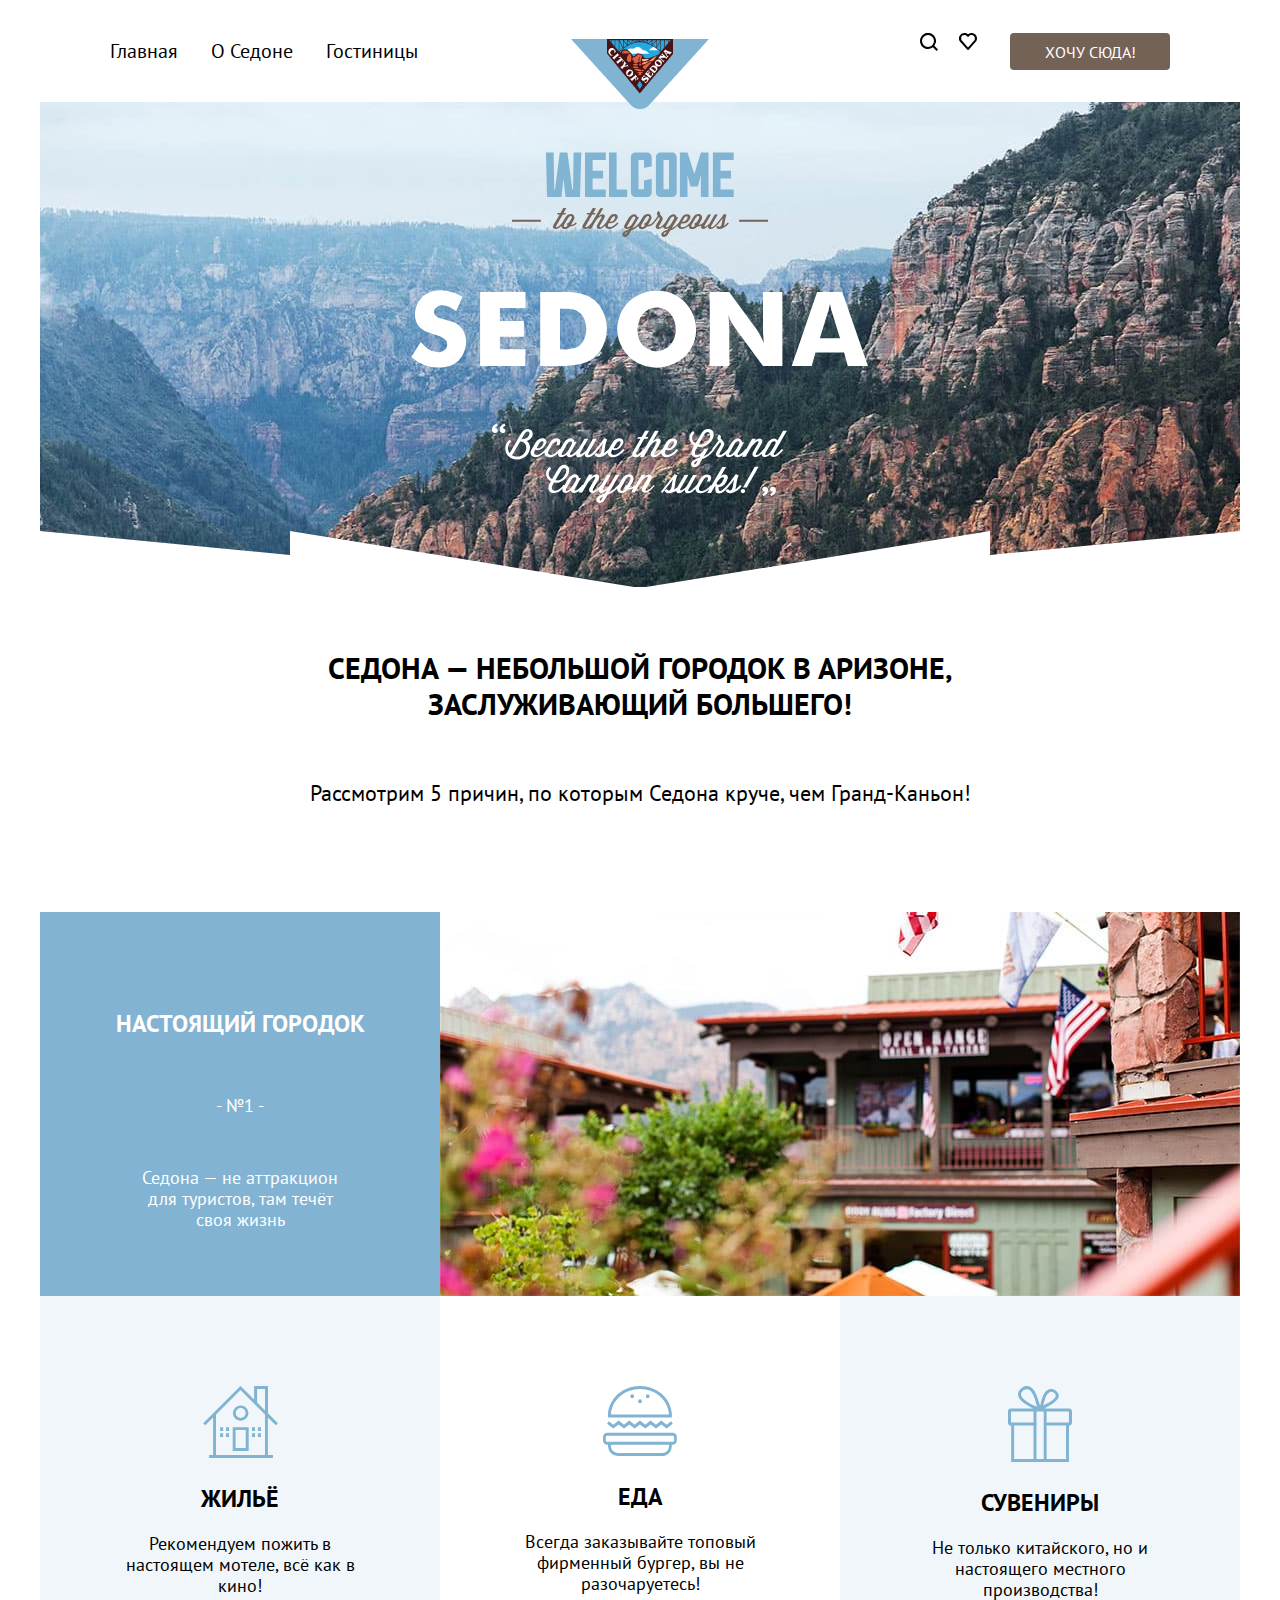
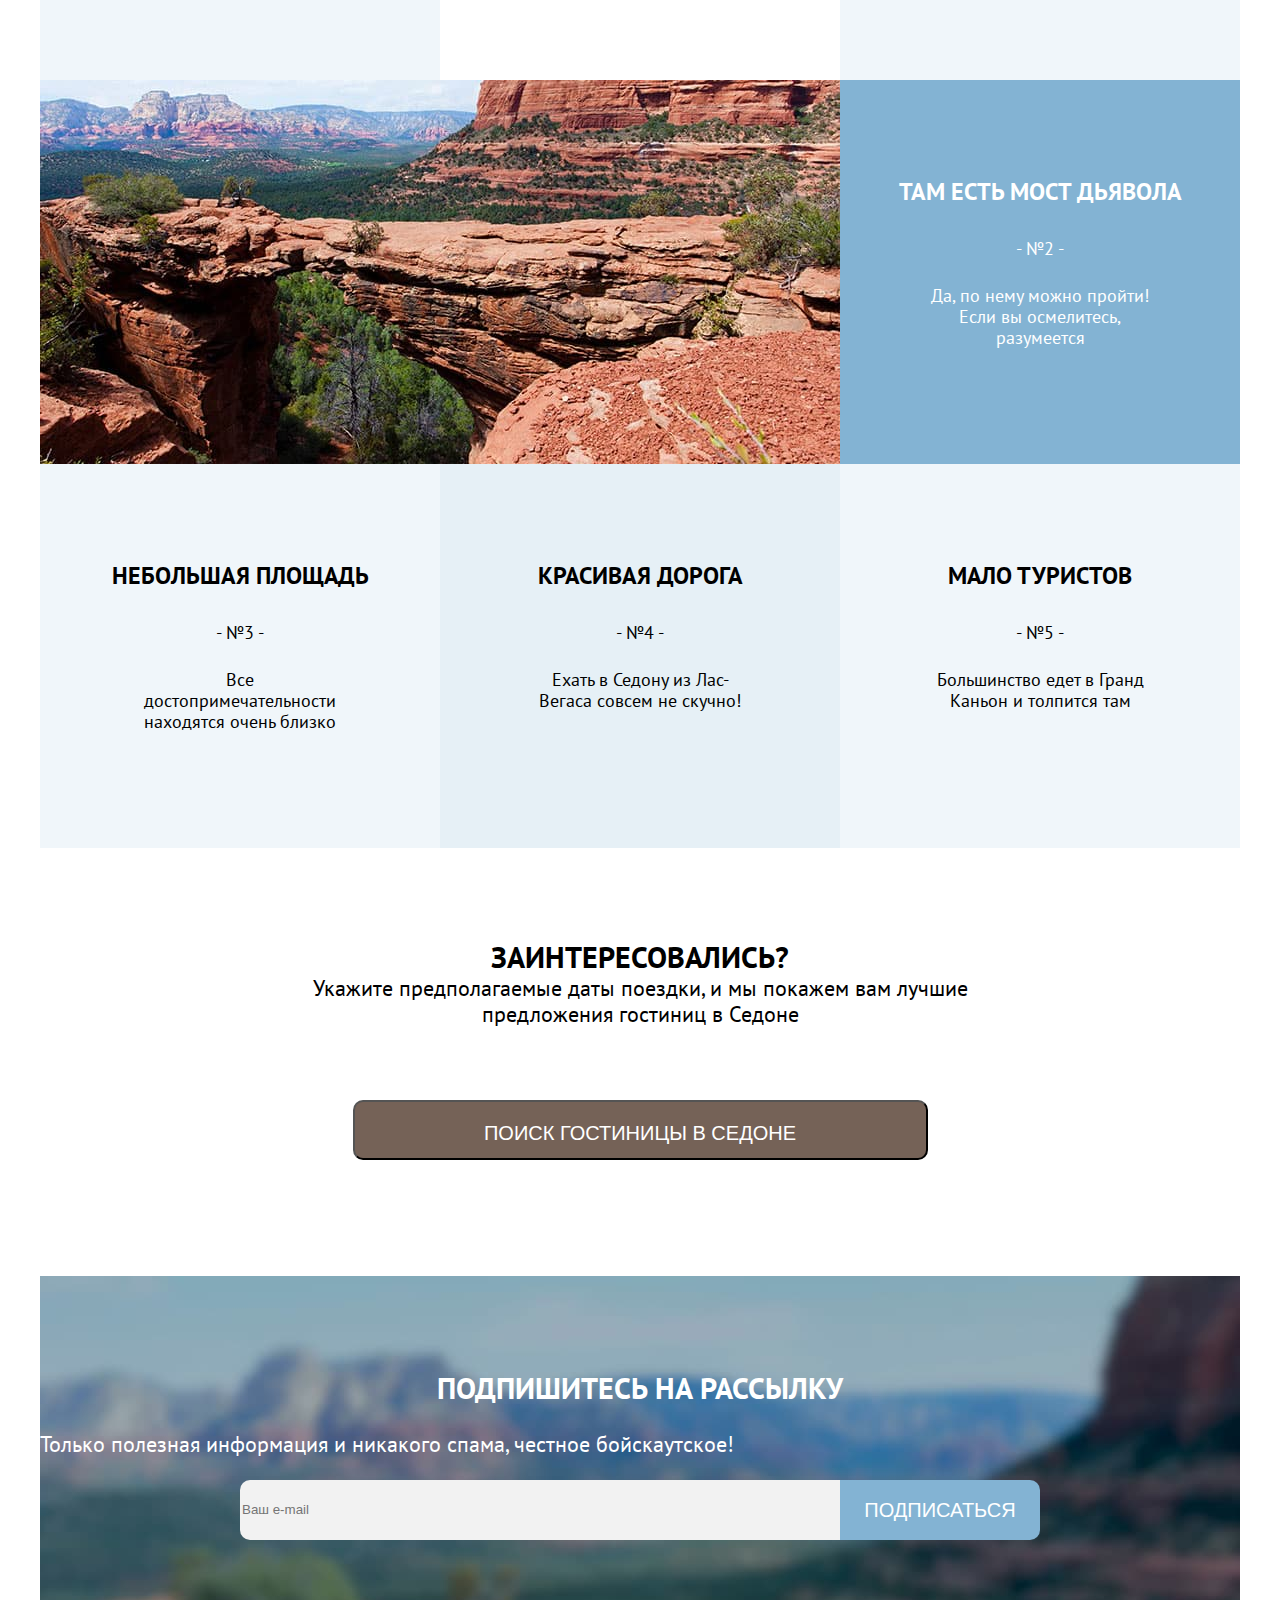
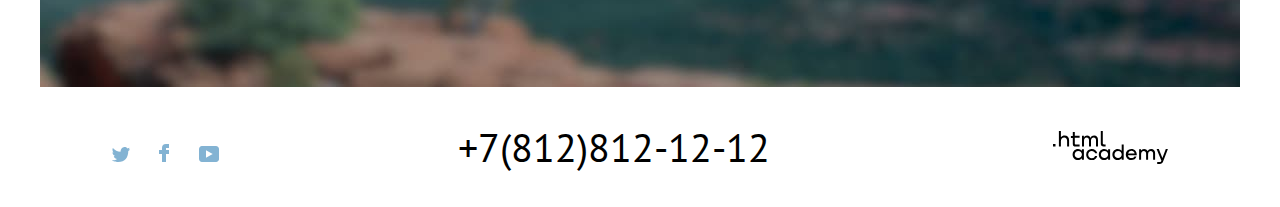
==== commit 0225a377: "Микрочетки на флексах" ====
--- a/index.html
+++ b/index.html
@@ -46,7 +46,7 @@
 <main class="page-main main-container">
 <section class="welcome-section">
 <h1 class="visually-hidden">Добро пожаловать в Седону</h1>
-<div class="welcome-image-1"><svg width="458" height="352" fill="none" xmlns="http://www.w3.org/2000/svg"><path d="m152.3 56.1-2.8 4.9h-2.7l-.9 1.4h2.8l-6.1 10.4c-1.3 2.2-.4 4.2 2.1 4.2 1.8 0 3.7-1.3 5.6-3.1 0 3.8 5.3 4.5 8.6.5h.7c1.8 0 4.6-1.1 6.2-2.9-.2-.4-.7-.9-1.1-1l-.2.2a6.3 6.3 0 0 1-4.6 2.2l2.8-4.8c1.8-3.1.1-6.1-2.7-6.1-2.3 0-4.1.9-5.9 3.9l-1.5 2.6-1.2 2.1-.2.2c-2.2 2.5-4.3 4.5-5.6 4.5-.7 0-1-.5-.3-1.6l6.5-11.2h2.5l.7-1.5h-2.5l2.8-4.9h-3Zm7.5 7.8c1 .1 1.4 1.3.4 3l-2.2 3.7h-.1c-1 0-1.8.8-1.8 1.8 0 .4.1.7.3 1v.1c-1.4 2.4-4.9 2-3.1-1.1l2.3-3.9 1.5-2.4c.9-1.6 2-2.2 2.7-2.2Zm22-7.8L179 61h-2.7l-.9 1.4h2.8L172 72.8c-1.3 2.2-.4 4.2 2.1 4.2a7 7 0 0 0 3.9-1.6l-.8 1.3h3l4.6-7.9c4.6-5.8 6.7-5 5.4-2.8l-3.9 6.7c-1.3 2.2-.4 4.2 2.1 4.2 1.8 0 3.8-1.4 5.7-3.2.1 1.9 1.7 3.2 4.1 3.2 3.4 0 6.8-2.6 9.3-5.5-.2-.4-.7-.9-1.1-1l-.2.2c-2.2 2.5-5 4.5-7.1 4.5-1.9 0-3-1.1-1.6-3.6l.3-.5c1.9.8 5.6.4 7.9-3.4l.4-.7c1.6-2.8.1-4.8-2.4-4.8a6.6 6.6 0 0 0-5.7 3.4l-2.9 5-.2.2c-2.2 2.5-4.3 4.5-5.6 4.5-.7 0-1-.5-.4-1.6l4.4-7.5c1.3-2.3.1-3.9-1.6-3.9-1.3 0-2.7.7-4.2 2.3l4.8-8.3h-3l-8.4 14.4-.2.2c-2.2 2.5-4.3 4.5-5.6 4.5-.7 0-1-.5-.3-1.6l6.5-11.2h2.5l.9-1.4h-2.5l2.8-4.9-3.2-.1Zm21.3 8.2c1-.1 1.5.9.5 2.6l-.4.7c-1.4 2.4-3.4 2.4-4.5 2l1.9-3.4c.7-1.2 1.7-1.8 2.5-1.9Zm44.3-5.4c-1.7 1.5-1.9 3.2-.8 4.6l.3.3a74.8 74.8 0 0 1-5.1 6.7l-.2.2a6.3 6.3 0 0 1-4.6 2.2l2.8-4.8c1.8-3.1.1-6.1-2.7-6.1-2.3 0-4.1.9-5.9 3.9l-1.5 2.6-1.2 2.1-.2.2a20.4 20.4 0 0 1-7 5.7l6.8-11.4h-1.8c0-1.2-1.3-2.9-3.2-2.9-1.6 0-3.9 1.3-5.2 3.4l-4.2 7.2c-1.3 2.2-.4 4.2 2.1 4.2.8 0 1.9-.4 2.9-1l-.8 1.4c-4.1 1.2-6.6 2.9-6.6 5.1 0 2.9 4.4 3.5 6.6-.2l2.3-3.9c2.4-.7 4.8-2.1 7.2-4.5 0 3.8 5.3 4.6 8.6.5h.7c1.8 0 4.6-1.1 6.2-2.9l5-6.4.4.5c.4.5.5 1.1.2 1.7l-3.2 5.5c-1.3 2.2-.4 4.2 2.1 4.2 1.5 0 3.2-1 4.8-2.4-.1 1.4.9 2.4 2.6 2.4.8 0 1.9-.4 2.9-1l-.8 1.4c-4.1 1.2-6.6 2.9-6.6 5.1 0 2.9 4.4 3.5 6.6-.2l2.3-3.9c2.5-.8 4.9-2.2 7.4-4.6.1 1.9 1.7 3.2 4.1 3.2 2.5 0 4.9-1.4 7-3.2-.1 3.9 5.3 4.7 8.6.6h.7c.9 0 2.2-.3 3.4-.9-.8 2.1-.1 3.5 1.7 3.5 1.7 0 3.5-1.5 5-2.9-.3 1.6.7 2.9 2.6 2.9 2.5 0 5.4-2.6 7.9-5.5l4.3-5.4c-1.2 3.1-.6 8.7-3.4 8.7-1 0-1.4-1.1-1.4-1.1l-1.9 1s.6 2.4 3.3 2.4l.8-.1h.1c3.1-.4 6.1-2.8 8.4-5.4-.2-.5-.7-.9-1.1-1l-.2.2a21.7 21.7 0 0 1-3.6 3.2c1-2.8.8-7.2 2.6-11l-2.3-1.2a118 118 0 0 1-6.7 8.7l-.2.2c-2.2 2.5-4.3 4.5-5.6 4.5-.7 0-1-.5-.3-1.6l6.4-11.2h-3l-5.4 9.3c-2.3 2.1-4.1 3.2-4.6 3-.8-.3 0-1.4.4-2.1l5.9-10.2h-3l-4.7 8.1-.2.2a6.3 6.3 0 0 1-4.6 2.2l2.8-4.8c1.8-3.1.1-6.1-2.7-6.1-2.3 0-4.1.9-5.9 3.9l-1.5 2.6-1.2 2.1-.2.2c-2.2 2.5-5 4.5-7.1 4.5-1.9 0-3-1.1-1.6-3.6l.3-.5c1.9.8 5.6.4 7.9-3.4l.4-.7c1.6-2.8.1-4.8-2.4-4.8a6.6 6.6 0 0 0-5.7 3.4l-2.9 5-.2.2a20.4 20.4 0 0 1-7 5.7l6.8-11.4h-1.8c0-1.2-1.3-2.9-3.2-2.9-1.6 0-3.9 1.3-5.2 3.4l-2.9 4.9-.2.2c-2.2 2.5-4.3 4.5-5.6 4.5-.7 0-1-.5-.3-1.6l3-5.2c1-1.8.6-2.9-.4-4l-1.7-2c-.4-.5-.4-1.1.2-1.7l-1.9-1.9Zm-10.3 5c1 .1 1.5 1.3.4 3l-2.2 3.7h-.1c-1 0-1.8.8-1.8 1.8 0 .4.1.7.3 1v.1c-1.4 2.4-4.9 2-3.1-1.1l2.3-3.9 1.5-2.4c.9-1.6 1.9-2.2 2.7-2.2Zm50.2 0c1 .1 1.5 1.3.4 3l-2.2 3.7h-.1c-1 0-1.8.8-1.8 1.8 0 .4.1.7.3 1v.1c-1.4 2.4-4.9 2-3.1-1.1l2.3-3.9 1.5-2.4c.8-1.6 1.9-2.2 2.7-2.2Zm-11.7.4c1-.1 1.5.9.5 2.6l-.4.7c-1.5 2.4-3.4 2.4-4.5 2l1.9-3.4c.7-1.2 1.7-1.8 2.5-1.9Zm-52.4.2c1 0 1.7.9.8 2.4l-2.3 4c-1.8 2.9-3.7 4.3-4.9 4.3-.7 0-1-.5-.3-1.6l4.2-7.3c.7-1.2 1.7-1.8 2.5-1.8Zm38.9 0c1 0 1.7.9.8 2.4l-2.3 4c-1.8 2.9-3.7 4.3-4.9 4.3-.7 0-1-.5-.3-1.6l4.2-7.3c.7-1.2 1.7-1.8 2.5-1.8Zm-45.3 14.9-1.4 2.4c-.6 1.1-1.7.9-1.7.1 0-.7.8-1.6 3.1-2.5Zm38.9 0-1.4 2.4c-.6 1.1-1.7.9-1.7.1.1-.7.8-1.6 3.1-2.5ZM101 67.8h28.9v1.9H101v-1.9Zm227.1 0H357v1.9h-28.9v-1.9Z" fill="#766458"/><path d="M322.7 37.4v7.7h-20.8V.4h20.8V8h-13.2v10.8H320v7.7h-10.5v10.9h13.2ZM289.9.4h7.6v44.7h-7.6v-22l-3 11.4h-7.4l-3-11.4v22h-7.6V.4h7.6l6.8 21.6L289.9.4ZM258 8h-5.5v29.3h5.5V8Zm3-7.6c2.5 0 4.7 2.1 4.7 4.7v35.3c0 2.6-2.2 4.7-4.7 4.7h-11.4a4.8 4.8 0 0 1-4.7-4.7V5.1c0-2.6 2.1-4.7 4.7-4.7H261Zm-28 28.2 7.7-1.8v13.6c0 2.6-2.2 4.7-4.7 4.7h-11.4a4.8 4.8 0 0 1-4.7-4.7V5.1c0-2.6 2.1-4.7 4.7-4.7H236c2.5 0 4.7 2.1 4.7 4.7v9.1L233 16V8h-5.5v29.3h5.5v-8.7Zm-16.8 8.8v7.7H198V.4h7.6v37h10.6Zm-21.4 0v7.7H174V.4h20.8V8h-13.2v10.8h10.5v7.7h-10.5v10.9h13.2ZM162.6.4h7.7L169 45.1h-14.5l-2-18.5-2 18.5H136L135 .4h7.6l.6 37h.8l4.8-37h7.6l4.9 37h.8l.5-37Z" fill="#81B3D3"/><path d="m380.7 213.9 25.4-74h25.2l25.7 74h-20.2l-3.7-13.4h-28.6l-3.8 13.4h-20Zm35.7-52.1-7.5 24.5H429l-7.5-24.5-1.2-3.6-.8-3.8-.3-1.3-.2-1.3-.3 1.3-.2 1.3-.1.5-.1.3a41.8 41.8 0 0 1-1.9 6.6Zm-117.7 52.1v-74h19.5l27.9 38 2 3.5 2 3.6 1.4 3 1.4 2.9-.3-2.4-.2-2.4-.3-4.8-.1-5V140h19.4v74H352l-28.1-38.2a51.9 51.9 0 0 1-4.2-7.4l-1.4-2.9c-.4-.9-.7-1.9-1.2-2.8a85.6 85.6 0 0 1 1.2 14.7v36.5h-19.6Zm-88-54.9a36.7 36.7 0 0 1 14.9-15.1 40.8 40.8 0 0 1 22.7-5.1l2.9.2a42.2 42.2 0 0 1 16.6 6 40.1 40.1 0 0 1 17.3 32.8l-.1 2.4-.2 2.3a38.6 38.6 0 0 1-2.4 9.5 37.1 37.1 0 0 1-15.2 17.5 41.8 41.8 0 0 1-21.7 6.2l-1.6-.1h-1.5a42.2 42.2 0 0 1-15.3-4.3 37.5 37.5 0 0 1-15.3-14.5 38.5 38.5 0 0 1-5.6-19.7l.1-3c.1-1 .2-2.1.5-3.1.4-2 .9-4.1 1.6-6 .4-2.2 1.3-4.1 2.3-6Zm52.8 26.6.6-2.4.5-2.6.1-1.6.1-1.5-.1-1.4v-1.4c-.4-3.3-1.4-6.5-3-9.6a18 18 0 0 0-6.7-7.2l-2.3-1-2.3-.8a9 9 0 0 0-2.3-.3c-.8-.2-1.5-.2-2.3-.2-3.9 0-7.6 1.2-10.9 3.7a19.6 19.6 0 0 0-7 9.9l-.2.5v.5l-.6 2.2-.5 2.2-.2 1.6v2.4l.1.8c.2 4.1 1.5 8 3.7 11.7 2.3 3.6 5.5 6 9.5 7.2l1.4.5 1.5.2 1.4.2h1.4a18 18 0 0 0 11-3.6c3.3-2.6 5.7-5.9 7.1-10ZM181.4 207a32.6 32.6 0 0 1-11.8 5.1 80 80 0 0 1-12.9 1.7l-3.7.1h-23.8v-74h25.1l3.6.1c4.2.2 8.3.8 12.3 1.7a31.3 31.3 0 0 1 21.4 17.1 40.6 40.6 0 0 1 4.2 16.7v2.9a40.4 40.4 0 0 1-3.9 15.9c-2.4 5.1-6 9.4-10.5 12.7Zm-32.4-9.7.7.1h.8l.8.1h3.1l2.4-.2c2-.2 4-.5 5.9-1 1.9-.5 3.7-1.4 5.2-2.4 2.5-1.8 4.3-4.2 5.5-7.2 1.2-3.1 1.9-6.3 1.9-9.6v-.9l-.1-.9c-.2-2.9-.9-5.8-2.1-8.5-1.2-2.8-2.9-5-5.1-6.6a14.2 14.2 0 0 0-5.5-2.7c-2-.5-4-.7-6-.8H149v40.6Zm-79.9 16.6v-74h45.4V156H88.9v13h24v15.8h-24v12.5h25.5v16.6H69.1ZM9.7 190.1l.1.2.2.1c2.1 2.3 4.5 4.5 7.1 6.5a16 16 0 0 0 9.1 3.1l.2.1h.3l.2.1h1.3l1-.2c1.2-.2 2.4-.7 3.5-1.4a6.8 6.8 0 0 0 2.7-2.6l.2-.5.2-.5.3-1.5.1-1.3c0-2.1-.9-3.8-2.8-5.2a21 21 0 0 0-8.2-4.1l-2.2-.6h-.2l-.2-.1c-3.8-.9-7.4-2.4-10.7-4.4a16.6 16.6 0 0 1-6.9-8.9l-.7-2.4-.3-2.7v-3.4l.3-1.9c.2-1.6.6-3.1 1.2-4.6.5-1.5 1.2-2.9 2.1-4.2 2.5-4.1 5.7-7 9.5-8.8 3.9-1.8 8.1-2.7 12.3-2.7l3 .2 3.3.3a45.3 45.3 0 0 1 15.9 6.1l-6.4 14.3a56 56 0 0 0-6.6-4.1 15.9 15.9 0 0 0-7.5-1.7h-.9a9 9 0 0 0-5 2.4c-1.5 1.3-2.3 2.7-2.3 4.3v.7l.3.7c.2.5.4 1 .8 1.5l1.3 1.3a14 14 0 0 0 3.7 2l5.1 1.6a247 247 0 0 1 7.8 2.1c4.3 1.5 7.6 4.1 9.8 7.8 2.2 3.6 3.3 7.4 3.4 11.4v.6l-.1 1.4v1.3c-.5 4-1.8 7.9-3.9 11.5a22.1 22.1 0 0 1-8.5 8.4 29 29 0 0 1-4.1 1.6l-4.2 1-3.5.5c-1.1.2-2.2.2-3.4.2H26A41.7 41.7 0 0 1 .3 204.9l9.4-14.8Zm341.6 147.1.2-.9.5-.8.8-.6 1.1-.2c.5 0 .9.1 1.3.3l1.1.7.6 1 .2 1.3c0 .9-.2 1.6-.5 2.4a5 5 0 0 1-1.3 1.9 5 5 0 0 1-1.7 1.2l-.7.4-.4.2-1.4-2 .8-.4.9-.5.7-.8c.2-.3.3-.6.3-1-.6 0-1.2-.2-1.7-.6-.6-.3-.8-.8-.8-1.6Zm7.8 0 .2-.9.5-.8.8-.6 1.1-.2c.5 0 .9.1 1.3.3l1.1.7.6 1 .2 1.3c0 .8-.1 1.6-.5 2.4a5 5 0 0 1-1.3 1.9 5 5 0 0 1-.8.7l-.9.5-.7.4-.4.2-1.3-2 .8-.4.9-.5.7-.8c.2-.3.3-.6.3-1-.6 0-1.2-.2-1.7-.6-.7-.3-.9-.8-.9-1.6ZM94.5 278.5l-.2.9-.5.8a2.7 2.7 0 0 1-3.2.5l-1.1-.7c-.3-.3-.5-.7-.6-1a5 5 0 0 1-.2-1.3c0-.9.2-1.6.5-2.4a5 5 0 0 1 1.3-1.9l.8-.7.9-.5.7-.4.4-.2 1.3 2a2 2 0 0 0-.8.4l-.9.5-.7.8c-.2.3-.3.6-.3 1 .7 0 1.2.2 1.7.6.7.4.9.9.9 1.6Zm-7.8 0c0 .6-.2 1.2-.7 1.7l-.8.6-1.1.2a3 3 0 0 1-1.3-.3l-1.1-.7c-.3-.3-.5-.7-.6-1a5 5 0 0 1-.2-1.3c0-.9.2-1.6.5-2.4a5 5 0 0 1 1.3-1.9l.8-.7.9-.5.7-.4.4-.2 1.3 2-.8.4-.9.5-.7.8c-.2.3-.3.6-.3 1 .7 0 1.2.2 1.7.6.6.4.9.9.9 1.6ZM332 335.4h3.8l11.8-20.6h-3.8L332 335.4Zm-.1 1.5c-1.2 0-2.2 1-2.2 2.2 0 1.2.9 2.2 2.2 2.2 1.2 0 2.2-.9 2.2-2.2 0-1.3-1-2.2-2.2-2.2Zm-26.4-5.5 1.1-1.9c4.4-6.1 7.3-4.4 6-2.1l-1.8 3.1c-1.1 1.9-4.5 3.3-5.3.9Zm25.1 2.9c-.2-.6-.9-1.2-1.4-1.3l-.3.3a25 25 0 0 1-4.5 4.1c1.2-3.6.9-9.1 3.3-14l-2.8-1.5c-1.6 2.1-5 7.1-8.4 11.1l-.3.3c-2.7 3.2-5.4 5.7-7 5.7-.8 0-1.6-.8-1.6-2.5v-1.6c2.7.3 5.5-1.4 7.2-4.5l1-1.7c3.5-6-2.2-8-6.1-4.5l5.4-9.3h-3.8l-10.8 18.7-.7-.5-.3.3c-2.7 3.2-6.2 5.7-8.9 5.7-2.3 0-3.7-1.5-2-4.5l3.9-6.8c2.2-3.7 6-3.1 3.8.8l-.5.9h3.1l.5-.9c2-3.5.1-6.1-3-6.1s-5.5 1.6-7.1 4.4l-3.7 6.4-.2-.1-.3.3c-2.7 3.2-5.4 5.7-7 5.7-.8 0-1.3-.6-.4-2.1l8.1-14.1H282l-6.7 11.7c-2.9 2.6-5.1 4.1-5.8 3.7-.9-.4 0-1.8.5-2.6l7.4-12.9h-3.8l-7.3 12.7c-.8.7-2.4 1.4-3.2 1.9 1.2-3.6.9-9.1 3.3-14l-2.8-1.5c-1.6 2.1-10.3 13.7-13.7 17.7.3.5.9.9 1.4 1.3l10.7-13.5c-1.5 3.9-.7 11-4.3 11-1.3 0-1.8-1.4-1.8-1.4l-2.4 1.2s.7 3 4.1 3l1.1-.1h.1c1.9-.3 4.6-1.1 6.4-2.4 0 1.5.9 2.5 2.5 2.5 2.1 0 4.4-1.9 6.2-3.6-.4 2 .8 3.6 3.2 3.6 2.3 0 5-1.9 7.4-4.4 0 2.5 2 4.4 5.1 4.4 3.1 0 6.1-1.7 8.7-4l-2.1 3.7h3.8l4.3-7.5v3c0 3.2.6 4.9 3.7 4.9s6.7-3.3 9.8-7c2.1-2.5 4-5.1 5.4-6.9-1.5 3.9-.7 11-4.3 11-1.3 0-1.8-1.4-1.8-1.4l-2.4 1.2s.7 3 4.1 3l1.1-.1h.1c4-.5 7.8-3.6 10.6-6.9ZM216 333.2h-.2c-1.2 0-2.2 1-2.2 2.3 0 .5.1.9.4 1.3v.1c-1.8 3-6.1 2.5-3.9-1.5l2.9-5 1.8-3.1c2.7-4.5 6.3-2.7 4 1.2l-2.8 4.7Zm-25.4 14.2c-.8 1.4-2.1 1.2-2.1.2s.9-2.1 3.8-3.2l-1.7 3Zm-28.8-13.8c-2.3 3.6-4.5 5.3-6.1 5.3-.8 0-1.3-.6-.4-2.1l5.3-9.2c2-3.5 6.1-2.6 4.2.8l-3 5.2Zm-12-14.7c1.1-1.9 2.4-2.8 3.4-2.8 1.4 0 2.1.9 2.1 2.3 0 3.5-4.4 10.8-10.2 9.9h-.8l5.5-9.4Zm92.8 14.1-.3.3c-2.7 3.2-5.4 5.7-7 5.7-.8 0-1.3-.6-.4-2.1l5.4-9.6c1.6-2.9.1-4.9-2-4.9-1.6 0-3.3.9-5.2 2.8l1.4-2.5h-3.8l-6.1 10.5-.5-.3-.3.3a7.8 7.8 0 0 1-5.7 2.8l3.6-6.1c2.3-4 .2-7.7-3.4-7.7-2.9 0-5.2 1.2-7.3 4.9l-1.9 3.2-1.6 2.8-.3-.2-.3.3a25.2 25.2 0 0 1-8.8 7.2l10.4-17.7h-3.8l-6.7 11.6c-2.9 2.7-5.2 4.2-5.9 3.9-.9-.4 0-1.8.5-2.6l7.4-12.9h-3.8l-6 10.4-.3-.2-.3.3c-2.7 3.2-5.4 5.7-7 5.7-.8 0-1.3-.6-.4-2.1l5.4-9.6c1.6-2.9.1-4.9-2-4.9-1.6 0-3.3.9-5.2 2.8l1.4-2.5H178l-6 10.4-.4-.2-.3.3c-2.7 3.2-5.4 5.7-7 5.7-.8 0-1.3-.6-.4-2.1L170 326h-2.1c.1-1.6-1.5-3.8-4-3.8-2 0-4.9 1.6-6.5 4.4l-3.9 6.7-.8-.5-.3.3c-2.7 3.2-4.8 5.7-8.6 5.7-2.6 0-4.1-2.6-1.9-6.4l1.1-1.9 2.1.2c4 0 8.6-2.1 11.6-7.3a10 10 0 0 0 1.5-5.1c0-3.4-2.2-5.6-5-5.6-2.1 0-4.5 1.5-6.2 4.4l-5.9 10.1a6.2 6.2 0 0 1-3.4-5.4c0-1.7.8-3.5 2.4-4.8l-1.2-2.2a8.5 8.5 0 0 0-3.9 7c0 3 1.7 5.9 4.8 7.5l-1.1 2c-2.7 4.6-1.1 9.7 4.2 9.7 4.2 0 6.1-1.9 8.7-4.4-.8 2.4.4 4.4 3 4.4 1.5 0 3.4-1 5.2-2.5.2 1.5 1.3 2.5 3.3 2.5 1.8 0 3.8-1.1 5.7-2.8l-1.4 2.4h3.8l5.8-10.1c5.8-7.2 8.4-6.3 6.7-3.5l-4.9 8.5c-1.6 2.8-.5 5.4 2.6 5.4 2 0 4.3-1.4 6.4-3.4-.5 2.1.5 3.4 2.4 3.4 1.8 0 3.9-1.5 5.6-3l-2.1 3.6c-5.1 1.5-8.3 3.6-8.3 6.5 0 3.6 5.6 4.4 8.3-.3l2.9-5c3.2-1 6.3-3 9.5-6.2-.5 5.3 6.5 6.5 10.7 1.1h.8c1.4 0 3.2-.5 4.9-1.5l-2.5 4.4h3.8l5.8-10.1c5.8-7.2 8.4-6.3 6.7-3.5l-4.9 8.5c-1.6 2.8-.5 5.4 2.6 5.4s6.7-3.3 9.8-7c-.1 0-.7-.6-1.2-.8Zm118.6-35.6c-2.3 3.7-4.6 5.5-6.2 5.5-.8 0-1.3-.6-.4-2.1l5.3-9.2c2-3.5 6.1-2.6 4.2.8l-2.9 5Zm-36.2.2c-2.3 3.6-4.5 5.3-6.1 5.3-.8 0-1.3-.6-.4-2.1l5.3-9.2c2-3.5 6.1-2.6 4.2.8l-3 5.2Zm-39.9 13.8c-.8 1.4-2.1 1.2-2.1.2s.9-2.1 3.8-3.2l-1.7 3Zm8-28.5c1.1-1.9 2.4-2.8 3.4-2.8 6 0 1.5 14.4-8.1 12.2h-.8l5.5-9.4Zm77.7 14.1-.3.3c-2.7 3.2-5.4 5.7-7 5.7-.8 0-1.3-.6-.4-2.1l12.8-22.1h-3.8l-5.6 9.6c-.7-1.1-1.9-2-3.5-2-2 0-4.9 1.6-6.5 4.4l-3.7 6.4-.2-.1-.3.3c-2.7 3.2-5 5.7-6.7 5.7-.8 0-1.3-.6-.4-2.1l5.5-9.6c1.6-2.9.1-4.9-2-4.9-1.6 0-3.3.9-5.2 2.8l1.4-2.5h-3.8l-6 10.4-.4-.2-.3.3c-2.7 3.2-5.4 5.7-7 5.7-.8 0-1.3-.6-.4-2.1l6.1-10.7H331c.1-1.6-1.5-3.8-4-3.8-2 0-4.9 1.6-6.5 4.4l-3.7 6.3-.2.2c-2.7 3.2-5.8 5.7-7.4 5.7-.8 0-1.3-.6-.4-2.1l3.8-6.6c1.3-2.3.7-3.6-.5-5.1l-2.1-2.5c-.5-.7-.5-1.5.2-2.2l-2-2.1c-2.1 1.9-2.3 4.1-1 5.8l.3.4c-1.7 2.4-3.9 5.6-6.4 8.5l.3.3a25.9 25.9 0 0 1-8.7 7.2l4.8-8.2h-3.8l-.4.7c-2 3.5-4.3 6-7.2 6-2.6 0-3-2.6-.8-6.4l1.1-1.9 2.1.2c13.4 0 19.9-18 8.1-18-2.1 0-4.5 1.5-6.2 4.4l-5.9 10.1a6.2 6.2 0 0 1-3.4-5.4c0-1.7.8-3.5 2.4-4.8l-1.2-2.2a8.5 8.5 0 0 0-3.9 7c0 3 1.7 5.9 4.8 7.5l-1.1 2c-2.7 4.6-2.2 9.7 3.2 9.7 1.6 0 2.9-.5 4.1-1.2l-1 1.7c-5.1 1.6-8.3 3.6-8.3 6.5 0 3.6 5.6 4.4 8.3-.3l2.9-5c3.9-1.2 7.8-3.9 11.9-8.7l-.2-.4c1.7-2 3.1-3.9 6-7.7l.5.6c.5.6.7 1.4.2 2.1l-4 6.9c-1.6 2.8-.5 5.4 2.6 5.4 1.9 0 4.3-1.2 6.4-3 0 1.7 1.1 3 3.3 3 1.5 0 3.4-1 5.2-2.5.2 1.5 1.3 2.5 3.3 2.5 1.8 0 3.8-1.1 5.7-2.8l-1.4 2.4h3.8l5.8-10.1c5.8-7.2 8.4-6.3 6.7-3.5l-4.9 8.5c-1.6 2.8-.5 5.4 2.6 5.4 2 0 3.8-1.4 6-3.3-.2 1.9 1 3.3 3.3 3.3 1.5 0 3.4-1 5.2-2.5.2 1.5 1.3 2.5 3.3 2.5 3.1 0 6.7-3.3 9.8-7-.5-.3-1.1-.9-1.6-1.1Zm-112.3-5.3c2.2-3.7 6-3.1 3.8.8l-.5.9c-1.8 3.1-4.3 3-5.7 2.5l2.4-4.2Zm-3 13.6c4.3 0 8.5-3.3 11.7-7-.3-.5-.9-1.1-1.4-1.3l-.3.3c-2.7 3.2-6.2 5.7-8.9 5.7-2.3 0-3.7-1.5-2-4.5l.4-.7c2.4 1 7 .5 9.8-4.4l.5-.9c2-3.5.1-6.1-3-6.1a8 8 0 0 0-7.1 4.4l-3.7 6.3-.1-.1-.3.3c-2.7 3.2-5.4 5.7-7 5.7-.8 0-1.3-.6-.4-2.1l5.4-9.6c1.6-2.9.1-4.9-2-4.9-1.6 0-3.4.9-5.3 2.9l6-10.5H244l-10.7 18.5-.4-.3-.3.3c-2.7 3.2-5.4 5.7-7 5.7-.8 0-1.3-.6-.4-2.1l8.1-14.1h3.1l1.1-1.8h-3.1l3.6-6.2h-3.8l-3.6 6.2h-3.4l-1.1 1.8h3.4l-7.6 13.2c-1.6 2.8-.5 5.4 2.6 5.4 1.9 0 3.9-1.2 5.9-3l-1.5 2.6h3.8l5.7-10c5.8-7.3 8.4-6.4 6.8-3.6l-4.9 8.5c-1.6 2.8-.5 5.4 2.6 5.4 2.3 0 4.8-1.8 7.3-4.2.2 2.4 2.2 4.2 5.3 4.2ZM128 291.7c2.2-3.7 6-3.1 3.8.8l-.5.9c-1.8 3.1-4.3 3-5.7 2.5l2.4-4.2Zm23.1 9.2 5.3-9.2c2-3.5 6.1-2.6 4.2.8l-2.9 5.2c-2.3 3.6-4.5 5.3-6.1 5.3-.9-.1-1.4-.6-.5-2.1Zm54-9.2c2.2-3.7 6-3.1 3.8.8l-.5.9c-1.8 3.1-4.2 3-5.7 2.5l2.4-4.2Zm-57.8 9.5c-.6 2.2.6 4.1 3.1 4.1 1.5 0 3.4-1 5.2-2.5.2 1.5 1.3 2.5 3.3 2.5 2 0 4.2-1.4 6.4-3.3-.4 2 .5 3.3 2.4 3.3 2.1 0 4.4-1.9 6.2-3.6-.4 2 .8 3.6 3.2 3.6 3.1 0 6.7-3.3 9.8-7l-.1-.2c2.1-2.4 3.9-5 5.2-6.8-1.5 3.9-.7 11-4.3 11-1.3 0-1.8-1.4-1.8-1.4l-2.4 1.2s.7 3.1 4.1 3.1l1.1-.1h.1c2.8-.4 5.5-2.1 7.9-4.2.1 2.5 2 4.3 5.1 4.3 4.3 0 8.5-3.3 11.7-7-.3-.5-.9-1.1-1.4-1.3l-.3.3c-2.7 3.2-6.2 5.7-8.9 5.7-2.3 0-3.7-1.5-2-4.5l.4-.7c2.4 1 7 .5 9.8-4.4l.5-.9c2-3.5.1-6.1-3-6.1s-5.5 1.6-7.1 4.4l-3.7 6.3h-.1l-.3.3a25 25 0 0 1-4.5 4.1c1.2-3.6.9-9.1 3.3-14l-2.8-1.5c-1.6 2.1-5 7.1-8.4 11.1l.1.1-.1.2c-2.7 3.2-5.4 5.7-7 5.7-.8 0-1.3-.6-.4-2.1l8.1-14.1h-3.8l-6.7 11.7c-2.9 2.6-5.1 4.1-5.8 3.7-.9-.4 0-1.8.5-2.6l7.4-12.9h-3.8l-6 10.4-.3-.2-.3.3c-2.7 3.2-5.4 5.7-7 5.7-.8 0-1.3-.6-.4-2.1l6.1-10.7h-2.1c.1-1.6-1.5-3.8-4-3.8-2 0-4.9 1.6-6.5 4.4l-3.8 6.6-.6-.4-.3.3c-2.7 3.2-5.9 5.7-8.5 5.7-2.3 0-3.7-1.5-2-4.5l3.9-6.8c2.2-3.7 6-3.1 3.8.8l-.5.9h3.1l.5-.9c2-3.5.1-6.1-3-6.1s-5.1 1.6-6.7 4.4l-3.8 6.4-.3-.2-.3.3c-2.7 3.2-5.9 5.7-8.6 5.7-2.3 0-3.7-1.5-2-4.5l.4-.7c2.4 1 7 .5 9.8-4.4l.5-.9c2-3.5.1-6.1-3-6.1s-5.5 1.6-7.1 4.4l-4 6.8c-2.4 4-.3 7.7 4.1 7.7 3.3 0 6-2 8.8-4.6-.1 2.6 1.9 4.6 5.1 4.6 3.4.1 6.1-1.7 8.8-4Zm-36.9-14 3.1-5.2c2.8-4.8 6.3-2 4.4 1.6-1.5 2.7-3.6 3.6-7.5 3.6Zm-4.1 17.3c-2.3 0-4-.5-5.4-1.3.7-.8 1.3-1.7 1.9-2.7l6.4-11 1 .1c8.8 1.8 5.3 14.9-3.9 14.9Zm9.4-15.5c7.6-2.6 8.2-12.1.7-12.1-2.1 0-4.5 1.5-6.2 4.4L100 298.9a8 8 0 0 1-1.5 2.1c-2.6-3.6-1.9-9 1.8-11.3l-1.5-1.9c-7.9 5-5.6 19.6 7.6 19.6 11.3 0 16.5-13.6 9.3-18.4Z" fill="#fff"/></svg></div>
+<div class="welcome-image-wrapper"><svg  class="welcome-image" width="458" height="352" fill="none" xmlns="http://www.w3.org/2000/svg"><path d="m152.3 56.1-2.8 4.9h-2.7l-.9 1.4h2.8l-6.1 10.4c-1.3 2.2-.4 4.2 2.1 4.2 1.8 0 3.7-1.3 5.6-3.1 0 3.8 5.3 4.5 8.6.5h.7c1.8 0 4.6-1.1 6.2-2.9-.2-.4-.7-.9-1.1-1l-.2.2a6.3 6.3 0 0 1-4.6 2.2l2.8-4.8c1.8-3.1.1-6.1-2.7-6.1-2.3 0-4.1.9-5.9 3.9l-1.5 2.6-1.2 2.1-.2.2c-2.2 2.5-4.3 4.5-5.6 4.5-.7 0-1-.5-.3-1.6l6.5-11.2h2.5l.7-1.5h-2.5l2.8-4.9h-3Zm7.5 7.8c1 .1 1.4 1.3.4 3l-2.2 3.7h-.1c-1 0-1.8.8-1.8 1.8 0 .4.1.7.3 1v.1c-1.4 2.4-4.9 2-3.1-1.1l2.3-3.9 1.5-2.4c.9-1.6 2-2.2 2.7-2.2Zm22-7.8L179 61h-2.7l-.9 1.4h2.8L172 72.8c-1.3 2.2-.4 4.2 2.1 4.2a7 7 0 0 0 3.9-1.6l-.8 1.3h3l4.6-7.9c4.6-5.8 6.7-5 5.4-2.8l-3.9 6.7c-1.3 2.2-.4 4.2 2.1 4.2 1.8 0 3.8-1.4 5.7-3.2.1 1.9 1.7 3.2 4.1 3.2 3.4 0 6.8-2.6 9.3-5.5-.2-.4-.7-.9-1.1-1l-.2.2c-2.2 2.5-5 4.5-7.1 4.5-1.9 0-3-1.1-1.6-3.6l.3-.5c1.9.8 5.6.4 7.9-3.4l.4-.7c1.6-2.8.1-4.8-2.4-4.8a6.6 6.6 0 0 0-5.7 3.4l-2.9 5-.2.2c-2.2 2.5-4.3 4.5-5.6 4.5-.7 0-1-.5-.4-1.6l4.4-7.5c1.3-2.3.1-3.9-1.6-3.9-1.3 0-2.7.7-4.2 2.3l4.8-8.3h-3l-8.4 14.4-.2.2c-2.2 2.5-4.3 4.5-5.6 4.5-.7 0-1-.5-.3-1.6l6.5-11.2h2.5l.9-1.4h-2.5l2.8-4.9-3.2-.1Zm21.3 8.2c1-.1 1.5.9.5 2.6l-.4.7c-1.4 2.4-3.4 2.4-4.5 2l1.9-3.4c.7-1.2 1.7-1.8 2.5-1.9Zm44.3-5.4c-1.7 1.5-1.9 3.2-.8 4.6l.3.3a74.8 74.8 0 0 1-5.1 6.7l-.2.2a6.3 6.3 0 0 1-4.6 2.2l2.8-4.8c1.8-3.1.1-6.1-2.7-6.1-2.3 0-4.1.9-5.9 3.9l-1.5 2.6-1.2 2.1-.2.2a20.4 20.4 0 0 1-7 5.7l6.8-11.4h-1.8c0-1.2-1.3-2.9-3.2-2.9-1.6 0-3.9 1.3-5.2 3.4l-4.2 7.2c-1.3 2.2-.4 4.2 2.1 4.2.8 0 1.9-.4 2.9-1l-.8 1.4c-4.1 1.2-6.6 2.9-6.6 5.1 0 2.9 4.4 3.5 6.6-.2l2.3-3.9c2.4-.7 4.8-2.1 7.2-4.5 0 3.8 5.3 4.6 8.6.5h.7c1.8 0 4.6-1.1 6.2-2.9l5-6.4.4.5c.4.5.5 1.1.2 1.7l-3.2 5.5c-1.3 2.2-.4 4.2 2.1 4.2 1.5 0 3.2-1 4.8-2.4-.1 1.4.9 2.4 2.6 2.4.8 0 1.9-.4 2.9-1l-.8 1.4c-4.1 1.2-6.6 2.9-6.6 5.1 0 2.9 4.4 3.5 6.6-.2l2.3-3.9c2.5-.8 4.9-2.2 7.4-4.6.1 1.9 1.7 3.2 4.1 3.2 2.5 0 4.9-1.4 7-3.2-.1 3.9 5.3 4.7 8.6.6h.7c.9 0 2.2-.3 3.4-.9-.8 2.1-.1 3.5 1.7 3.5 1.7 0 3.5-1.5 5-2.9-.3 1.6.7 2.9 2.6 2.9 2.5 0 5.4-2.6 7.9-5.5l4.3-5.4c-1.2 3.1-.6 8.7-3.4 8.7-1 0-1.4-1.1-1.4-1.1l-1.9 1s.6 2.4 3.3 2.4l.8-.1h.1c3.1-.4 6.1-2.8 8.4-5.4-.2-.5-.7-.9-1.1-1l-.2.2a21.7 21.7 0 0 1-3.6 3.2c1-2.8.8-7.2 2.6-11l-2.3-1.2a118 118 0 0 1-6.7 8.7l-.2.2c-2.2 2.5-4.3 4.5-5.6 4.5-.7 0-1-.5-.3-1.6l6.4-11.2h-3l-5.4 9.3c-2.3 2.1-4.1 3.2-4.6 3-.8-.3 0-1.4.4-2.1l5.9-10.2h-3l-4.7 8.1-.2.2a6.3 6.3 0 0 1-4.6 2.2l2.8-4.8c1.8-3.1.1-6.1-2.7-6.1-2.3 0-4.1.9-5.9 3.9l-1.5 2.6-1.2 2.1-.2.2c-2.2 2.5-5 4.5-7.1 4.5-1.9 0-3-1.1-1.6-3.6l.3-.5c1.9.8 5.6.4 7.9-3.4l.4-.7c1.6-2.8.1-4.8-2.4-4.8a6.6 6.6 0 0 0-5.7 3.4l-2.9 5-.2.2a20.4 20.4 0 0 1-7 5.7l6.8-11.4h-1.8c0-1.2-1.3-2.9-3.2-2.9-1.6 0-3.9 1.3-5.2 3.4l-2.9 4.9-.2.2c-2.2 2.5-4.3 4.5-5.6 4.5-.7 0-1-.5-.3-1.6l3-5.2c1-1.8.6-2.9-.4-4l-1.7-2c-.4-.5-.4-1.1.2-1.7l-1.9-1.9Zm-10.3 5c1 .1 1.5 1.3.4 3l-2.2 3.7h-.1c-1 0-1.8.8-1.8 1.8 0 .4.1.7.3 1v.1c-1.4 2.4-4.9 2-3.1-1.1l2.3-3.9 1.5-2.4c.9-1.6 1.9-2.2 2.7-2.2Zm50.2 0c1 .1 1.5 1.3.4 3l-2.2 3.7h-.1c-1 0-1.8.8-1.8 1.8 0 .4.1.7.3 1v.1c-1.4 2.4-4.9 2-3.1-1.1l2.3-3.9 1.5-2.4c.8-1.6 1.9-2.2 2.7-2.2Zm-11.7.4c1-.1 1.5.9.5 2.6l-.4.7c-1.5 2.4-3.4 2.4-4.5 2l1.9-3.4c.7-1.2 1.7-1.8 2.5-1.9Zm-52.4.2c1 0 1.7.9.8 2.4l-2.3 4c-1.8 2.9-3.7 4.3-4.9 4.3-.7 0-1-.5-.3-1.6l4.2-7.3c.7-1.2 1.7-1.8 2.5-1.8Zm38.9 0c1 0 1.7.9.8 2.4l-2.3 4c-1.8 2.9-3.7 4.3-4.9 4.3-.7 0-1-.5-.3-1.6l4.2-7.3c.7-1.2 1.7-1.8 2.5-1.8Zm-45.3 14.9-1.4 2.4c-.6 1.1-1.7.9-1.7.1 0-.7.8-1.6 3.1-2.5Zm38.9 0-1.4 2.4c-.6 1.1-1.7.9-1.7.1.1-.7.8-1.6 3.1-2.5ZM101 67.8h28.9v1.9H101v-1.9Zm227.1 0H357v1.9h-28.9v-1.9Z" fill="#766458"/><path d="M322.7 37.4v7.7h-20.8V.4h20.8V8h-13.2v10.8H320v7.7h-10.5v10.9h13.2ZM289.9.4h7.6v44.7h-7.6v-22l-3 11.4h-7.4l-3-11.4v22h-7.6V.4h7.6l6.8 21.6L289.9.4ZM258 8h-5.5v29.3h5.5V8Zm3-7.6c2.5 0 4.7 2.1 4.7 4.7v35.3c0 2.6-2.2 4.7-4.7 4.7h-11.4a4.8 4.8 0 0 1-4.7-4.7V5.1c0-2.6 2.1-4.7 4.7-4.7H261Zm-28 28.2 7.7-1.8v13.6c0 2.6-2.2 4.7-4.7 4.7h-11.4a4.8 4.8 0 0 1-4.7-4.7V5.1c0-2.6 2.1-4.7 4.7-4.7H236c2.5 0 4.7 2.1 4.7 4.7v9.1L233 16V8h-5.5v29.3h5.5v-8.7Zm-16.8 8.8v7.7H198V.4h7.6v37h10.6Zm-21.4 0v7.7H174V.4h20.8V8h-13.2v10.8h10.5v7.7h-10.5v10.9h13.2ZM162.6.4h7.7L169 45.1h-14.5l-2-18.5-2 18.5H136L135 .4h7.6l.6 37h.8l4.8-37h7.6l4.9 37h.8l.5-37Z" fill="#81B3D3"/><path d="m380.7 213.9 25.4-74h25.2l25.7 74h-20.2l-3.7-13.4h-28.6l-3.8 13.4h-20Zm35.7-52.1-7.5 24.5H429l-7.5-24.5-1.2-3.6-.8-3.8-.3-1.3-.2-1.3-.3 1.3-.2 1.3-.1.5-.1.3a41.8 41.8 0 0 1-1.9 6.6Zm-117.7 52.1v-74h19.5l27.9 38 2 3.5 2 3.6 1.4 3 1.4 2.9-.3-2.4-.2-2.4-.3-4.8-.1-5V140h19.4v74H352l-28.1-38.2a51.9 51.9 0 0 1-4.2-7.4l-1.4-2.9c-.4-.9-.7-1.9-1.2-2.8a85.6 85.6 0 0 1 1.2 14.7v36.5h-19.6Zm-88-54.9a36.7 36.7 0 0 1 14.9-15.1 40.8 40.8 0 0 1 22.7-5.1l2.9.2a42.2 42.2 0 0 1 16.6 6 40.1 40.1 0 0 1 17.3 32.8l-.1 2.4-.2 2.3a38.6 38.6 0 0 1-2.4 9.5 37.1 37.1 0 0 1-15.2 17.5 41.8 41.8 0 0 1-21.7 6.2l-1.6-.1h-1.5a42.2 42.2 0 0 1-15.3-4.3 37.5 37.5 0 0 1-15.3-14.5 38.5 38.5 0 0 1-5.6-19.7l.1-3c.1-1 .2-2.1.5-3.1.4-2 .9-4.1 1.6-6 .4-2.2 1.3-4.1 2.3-6Zm52.8 26.6.6-2.4.5-2.6.1-1.6.1-1.5-.1-1.4v-1.4c-.4-3.3-1.4-6.5-3-9.6a18 18 0 0 0-6.7-7.2l-2.3-1-2.3-.8a9 9 0 0 0-2.3-.3c-.8-.2-1.5-.2-2.3-.2-3.9 0-7.6 1.2-10.9 3.7a19.6 19.6 0 0 0-7 9.9l-.2.5v.5l-.6 2.2-.5 2.2-.2 1.6v2.4l.1.8c.2 4.1 1.5 8 3.7 11.7 2.3 3.6 5.5 6 9.5 7.2l1.4.5 1.5.2 1.4.2h1.4a18 18 0 0 0 11-3.6c3.3-2.6 5.7-5.9 7.1-10ZM181.4 207a32.6 32.6 0 0 1-11.8 5.1 80 80 0 0 1-12.9 1.7l-3.7.1h-23.8v-74h25.1l3.6.1c4.2.2 8.3.8 12.3 1.7a31.3 31.3 0 0 1 21.4 17.1 40.6 40.6 0 0 1 4.2 16.7v2.9a40.4 40.4 0 0 1-3.9 15.9c-2.4 5.1-6 9.4-10.5 12.7Zm-32.4-9.7.7.1h.8l.8.1h3.1l2.4-.2c2-.2 4-.5 5.9-1 1.9-.5 3.7-1.4 5.2-2.4 2.5-1.8 4.3-4.2 5.5-7.2 1.2-3.1 1.9-6.3 1.9-9.6v-.9l-.1-.9c-.2-2.9-.9-5.8-2.1-8.5-1.2-2.8-2.9-5-5.1-6.6a14.2 14.2 0 0 0-5.5-2.7c-2-.5-4-.7-6-.8H149v40.6Zm-79.9 16.6v-74h45.4V156H88.9v13h24v15.8h-24v12.5h25.5v16.6H69.1ZM9.7 190.1l.1.2.2.1c2.1 2.3 4.5 4.5 7.1 6.5a16 16 0 0 0 9.1 3.1l.2.1h.3l.2.1h1.3l1-.2c1.2-.2 2.4-.7 3.5-1.4a6.8 6.8 0 0 0 2.7-2.6l.2-.5.2-.5.3-1.5.1-1.3c0-2.1-.9-3.8-2.8-5.2a21 21 0 0 0-8.2-4.1l-2.2-.6h-.2l-.2-.1c-3.8-.9-7.4-2.4-10.7-4.4a16.6 16.6 0 0 1-6.9-8.9l-.7-2.4-.3-2.7v-3.4l.3-1.9c.2-1.6.6-3.1 1.2-4.6.5-1.5 1.2-2.9 2.1-4.2 2.5-4.1 5.7-7 9.5-8.8 3.9-1.8 8.1-2.7 12.3-2.7l3 .2 3.3.3a45.3 45.3 0 0 1 15.9 6.1l-6.4 14.3a56 56 0 0 0-6.6-4.1 15.9 15.9 0 0 0-7.5-1.7h-.9a9 9 0 0 0-5 2.4c-1.5 1.3-2.3 2.7-2.3 4.3v.7l.3.7c.2.5.4 1 .8 1.5l1.3 1.3a14 14 0 0 0 3.7 2l5.1 1.6a247 247 0 0 1 7.8 2.1c4.3 1.5 7.6 4.1 9.8 7.8 2.2 3.6 3.3 7.4 3.4 11.4v.6l-.1 1.4v1.3c-.5 4-1.8 7.9-3.9 11.5a22.1 22.1 0 0 1-8.5 8.4 29 29 0 0 1-4.1 1.6l-4.2 1-3.5.5c-1.1.2-2.2.2-3.4.2H26A41.7 41.7 0 0 1 .3 204.9l9.4-14.8Zm341.6 147.1.2-.9.5-.8.8-.6 1.1-.2c.5 0 .9.1 1.3.3l1.1.7.6 1 .2 1.3c0 .9-.2 1.6-.5 2.4a5 5 0 0 1-1.3 1.9 5 5 0 0 1-1.7 1.2l-.7.4-.4.2-1.4-2 .8-.4.9-.5.7-.8c.2-.3.3-.6.3-1-.6 0-1.2-.2-1.7-.6-.6-.3-.8-.8-.8-1.6Zm7.8 0 .2-.9.5-.8.8-.6 1.1-.2c.5 0 .9.1 1.3.3l1.1.7.6 1 .2 1.3c0 .8-.1 1.6-.5 2.4a5 5 0 0 1-1.3 1.9 5 5 0 0 1-.8.7l-.9.5-.7.4-.4.2-1.3-2 .8-.4.9-.5.7-.8c.2-.3.3-.6.3-1-.6 0-1.2-.2-1.7-.6-.7-.3-.9-.8-.9-1.6ZM94.5 278.5l-.2.9-.5.8a2.7 2.7 0 0 1-3.2.5l-1.1-.7c-.3-.3-.5-.7-.6-1a5 5 0 0 1-.2-1.3c0-.9.2-1.6.5-2.4a5 5 0 0 1 1.3-1.9l.8-.7.9-.5.7-.4.4-.2 1.3 2a2 2 0 0 0-.8.4l-.9.5-.7.8c-.2.3-.3.6-.3 1 .7 0 1.2.2 1.7.6.7.4.9.9.9 1.6Zm-7.8 0c0 .6-.2 1.2-.7 1.7l-.8.6-1.1.2a3 3 0 0 1-1.3-.3l-1.1-.7c-.3-.3-.5-.7-.6-1a5 5 0 0 1-.2-1.3c0-.9.2-1.6.5-2.4a5 5 0 0 1 1.3-1.9l.8-.7.9-.5.7-.4.4-.2 1.3 2-.8.4-.9.5-.7.8c-.2.3-.3.6-.3 1 .7 0 1.2.2 1.7.6.6.4.9.9.9 1.6ZM332 335.4h3.8l11.8-20.6h-3.8L332 335.4Zm-.1 1.5c-1.2 0-2.2 1-2.2 2.2 0 1.2.9 2.2 2.2 2.2 1.2 0 2.2-.9 2.2-2.2 0-1.3-1-2.2-2.2-2.2Zm-26.4-5.5 1.1-1.9c4.4-6.1 7.3-4.4 6-2.1l-1.8 3.1c-1.1 1.9-4.5 3.3-5.3.9Zm25.1 2.9c-.2-.6-.9-1.2-1.4-1.3l-.3.3a25 25 0 0 1-4.5 4.1c1.2-3.6.9-9.1 3.3-14l-2.8-1.5c-1.6 2.1-5 7.1-8.4 11.1l-.3.3c-2.7 3.2-5.4 5.7-7 5.7-.8 0-1.6-.8-1.6-2.5v-1.6c2.7.3 5.5-1.4 7.2-4.5l1-1.7c3.5-6-2.2-8-6.1-4.5l5.4-9.3h-3.8l-10.8 18.7-.7-.5-.3.3c-2.7 3.2-6.2 5.7-8.9 5.7-2.3 0-3.7-1.5-2-4.5l3.9-6.8c2.2-3.7 6-3.1 3.8.8l-.5.9h3.1l.5-.9c2-3.5.1-6.1-3-6.1s-5.5 1.6-7.1 4.4l-3.7 6.4-.2-.1-.3.3c-2.7 3.2-5.4 5.7-7 5.7-.8 0-1.3-.6-.4-2.1l8.1-14.1H282l-6.7 11.7c-2.9 2.6-5.1 4.1-5.8 3.7-.9-.4 0-1.8.5-2.6l7.4-12.9h-3.8l-7.3 12.7c-.8.7-2.4 1.4-3.2 1.9 1.2-3.6.9-9.1 3.3-14l-2.8-1.5c-1.6 2.1-10.3 13.7-13.7 17.7.3.5.9.9 1.4 1.3l10.7-13.5c-1.5 3.9-.7 11-4.3 11-1.3 0-1.8-1.4-1.8-1.4l-2.4 1.2s.7 3 4.1 3l1.1-.1h.1c1.9-.3 4.6-1.1 6.4-2.4 0 1.5.9 2.5 2.5 2.5 2.1 0 4.4-1.9 6.2-3.6-.4 2 .8 3.6 3.2 3.6 2.3 0 5-1.9 7.4-4.4 0 2.5 2 4.4 5.1 4.4 3.1 0 6.1-1.7 8.7-4l-2.1 3.7h3.8l4.3-7.5v3c0 3.2.6 4.9 3.7 4.9s6.7-3.3 9.8-7c2.1-2.5 4-5.1 5.4-6.9-1.5 3.9-.7 11-4.3 11-1.3 0-1.8-1.4-1.8-1.4l-2.4 1.2s.7 3 4.1 3l1.1-.1h.1c4-.5 7.8-3.6 10.6-6.9ZM216 333.2h-.2c-1.2 0-2.2 1-2.2 2.3 0 .5.1.9.4 1.3v.1c-1.8 3-6.1 2.5-3.9-1.5l2.9-5 1.8-3.1c2.7-4.5 6.3-2.7 4 1.2l-2.8 4.7Zm-25.4 14.2c-.8 1.4-2.1 1.2-2.1.2s.9-2.1 3.8-3.2l-1.7 3Zm-28.8-13.8c-2.3 3.6-4.5 5.3-6.1 5.3-.8 0-1.3-.6-.4-2.1l5.3-9.2c2-3.5 6.1-2.6 4.2.8l-3 5.2Zm-12-14.7c1.1-1.9 2.4-2.8 3.4-2.8 1.4 0 2.1.9 2.1 2.3 0 3.5-4.4 10.8-10.2 9.9h-.8l5.5-9.4Zm92.8 14.1-.3.3c-2.7 3.2-5.4 5.7-7 5.7-.8 0-1.3-.6-.4-2.1l5.4-9.6c1.6-2.9.1-4.9-2-4.9-1.6 0-3.3.9-5.2 2.8l1.4-2.5h-3.8l-6.1 10.5-.5-.3-.3.3a7.8 7.8 0 0 1-5.7 2.8l3.6-6.1c2.3-4 .2-7.7-3.4-7.7-2.9 0-5.2 1.2-7.3 4.9l-1.9 3.2-1.6 2.8-.3-.2-.3.3a25.2 25.2 0 0 1-8.8 7.2l10.4-17.7h-3.8l-6.7 11.6c-2.9 2.7-5.2 4.2-5.9 3.9-.9-.4 0-1.8.5-2.6l7.4-12.9h-3.8l-6 10.4-.3-.2-.3.3c-2.7 3.2-5.4 5.7-7 5.7-.8 0-1.3-.6-.4-2.1l5.4-9.6c1.6-2.9.1-4.9-2-4.9-1.6 0-3.3.9-5.2 2.8l1.4-2.5H178l-6 10.4-.4-.2-.3.3c-2.7 3.2-5.4 5.7-7 5.7-.8 0-1.3-.6-.4-2.1L170 326h-2.1c.1-1.6-1.5-3.8-4-3.8-2 0-4.9 1.6-6.5 4.4l-3.9 6.7-.8-.5-.3.3c-2.7 3.2-4.8 5.7-8.6 5.7-2.6 0-4.1-2.6-1.9-6.4l1.1-1.9 2.1.2c4 0 8.6-2.1 11.6-7.3a10 10 0 0 0 1.5-5.1c0-3.4-2.2-5.6-5-5.6-2.1 0-4.5 1.5-6.2 4.4l-5.9 10.1a6.2 6.2 0 0 1-3.4-5.4c0-1.7.8-3.5 2.4-4.8l-1.2-2.2a8.5 8.5 0 0 0-3.9 7c0 3 1.7 5.9 4.8 7.5l-1.1 2c-2.7 4.6-1.1 9.7 4.2 9.7 4.2 0 6.1-1.9 8.7-4.4-.8 2.4.4 4.4 3 4.4 1.5 0 3.4-1 5.2-2.5.2 1.5 1.3 2.5 3.3 2.5 1.8 0 3.8-1.1 5.7-2.8l-1.4 2.4h3.8l5.8-10.1c5.8-7.2 8.4-6.3 6.7-3.5l-4.9 8.5c-1.6 2.8-.5 5.4 2.6 5.4 2 0 4.3-1.4 6.4-3.4-.5 2.1.5 3.4 2.4 3.4 1.8 0 3.9-1.5 5.6-3l-2.1 3.6c-5.1 1.5-8.3 3.6-8.3 6.5 0 3.6 5.6 4.4 8.3-.3l2.9-5c3.2-1 6.3-3 9.5-6.2-.5 5.3 6.5 6.5 10.7 1.1h.8c1.4 0 3.2-.5 4.9-1.5l-2.5 4.4h3.8l5.8-10.1c5.8-7.2 8.4-6.3 6.7-3.5l-4.9 8.5c-1.6 2.8-.5 5.4 2.6 5.4s6.7-3.3 9.8-7c-.1 0-.7-.6-1.2-.8Zm118.6-35.6c-2.3 3.7-4.6 5.5-6.2 5.5-.8 0-1.3-.6-.4-2.1l5.3-9.2c2-3.5 6.1-2.6 4.2.8l-2.9 5Zm-36.2.2c-2.3 3.6-4.5 5.3-6.1 5.3-.8 0-1.3-.6-.4-2.1l5.3-9.2c2-3.5 6.1-2.6 4.2.8l-3 5.2Zm-39.9 13.8c-.8 1.4-2.1 1.2-2.1.2s.9-2.1 3.8-3.2l-1.7 3Zm8-28.5c1.1-1.9 2.4-2.8 3.4-2.8 6 0 1.5 14.4-8.1 12.2h-.8l5.5-9.4Zm77.7 14.1-.3.3c-2.7 3.2-5.4 5.7-7 5.7-.8 0-1.3-.6-.4-2.1l12.8-22.1h-3.8l-5.6 9.6c-.7-1.1-1.9-2-3.5-2-2 0-4.9 1.6-6.5 4.4l-3.7 6.4-.2-.1-.3.3c-2.7 3.2-5 5.7-6.7 5.7-.8 0-1.3-.6-.4-2.1l5.5-9.6c1.6-2.9.1-4.9-2-4.9-1.6 0-3.3.9-5.2 2.8l1.4-2.5h-3.8l-6 10.4-.4-.2-.3.3c-2.7 3.2-5.4 5.7-7 5.7-.8 0-1.3-.6-.4-2.1l6.1-10.7H331c.1-1.6-1.5-3.8-4-3.8-2 0-4.9 1.6-6.5 4.4l-3.7 6.3-.2.2c-2.7 3.2-5.8 5.7-7.4 5.7-.8 0-1.3-.6-.4-2.1l3.8-6.6c1.3-2.3.7-3.6-.5-5.1l-2.1-2.5c-.5-.7-.5-1.5.2-2.2l-2-2.1c-2.1 1.9-2.3 4.1-1 5.8l.3.4c-1.7 2.4-3.9 5.6-6.4 8.5l.3.3a25.9 25.9 0 0 1-8.7 7.2l4.8-8.2h-3.8l-.4.7c-2 3.5-4.3 6-7.2 6-2.6 0-3-2.6-.8-6.4l1.1-1.9 2.1.2c13.4 0 19.9-18 8.1-18-2.1 0-4.5 1.5-6.2 4.4l-5.9 10.1a6.2 6.2 0 0 1-3.4-5.4c0-1.7.8-3.5 2.4-4.8l-1.2-2.2a8.5 8.5 0 0 0-3.9 7c0 3 1.7 5.9 4.8 7.5l-1.1 2c-2.7 4.6-2.2 9.7 3.2 9.7 1.6 0 2.9-.5 4.1-1.2l-1 1.7c-5.1 1.6-8.3 3.6-8.3 6.5 0 3.6 5.6 4.4 8.3-.3l2.9-5c3.9-1.2 7.8-3.9 11.9-8.7l-.2-.4c1.7-2 3.1-3.9 6-7.7l.5.6c.5.6.7 1.4.2 2.1l-4 6.9c-1.6 2.8-.5 5.4 2.6 5.4 1.9 0 4.3-1.2 6.4-3 0 1.7 1.1 3 3.3 3 1.5 0 3.4-1 5.2-2.5.2 1.5 1.3 2.5 3.3 2.5 1.8 0 3.8-1.1 5.7-2.8l-1.4 2.4h3.8l5.8-10.1c5.8-7.2 8.4-6.3 6.7-3.5l-4.9 8.5c-1.6 2.8-.5 5.4 2.6 5.4 2 0 3.8-1.4 6-3.3-.2 1.9 1 3.3 3.3 3.3 1.5 0 3.4-1 5.2-2.5.2 1.5 1.3 2.5 3.3 2.5 3.1 0 6.7-3.3 9.8-7-.5-.3-1.1-.9-1.6-1.1Zm-112.3-5.3c2.2-3.7 6-3.1 3.8.8l-.5.9c-1.8 3.1-4.3 3-5.7 2.5l2.4-4.2Zm-3 13.6c4.3 0 8.5-3.3 11.7-7-.3-.5-.9-1.1-1.4-1.3l-.3.3c-2.7 3.2-6.2 5.7-8.9 5.7-2.3 0-3.7-1.5-2-4.5l.4-.7c2.4 1 7 .5 9.8-4.4l.5-.9c2-3.5.1-6.1-3-6.1a8 8 0 0 0-7.1 4.4l-3.7 6.3-.1-.1-.3.3c-2.7 3.2-5.4 5.7-7 5.7-.8 0-1.3-.6-.4-2.1l5.4-9.6c1.6-2.9.1-4.9-2-4.9-1.6 0-3.4.9-5.3 2.9l6-10.5H244l-10.7 18.5-.4-.3-.3.3c-2.7 3.2-5.4 5.7-7 5.7-.8 0-1.3-.6-.4-2.1l8.1-14.1h3.1l1.1-1.8h-3.1l3.6-6.2h-3.8l-3.6 6.2h-3.4l-1.1 1.8h3.4l-7.6 13.2c-1.6 2.8-.5 5.4 2.6 5.4 1.9 0 3.9-1.2 5.9-3l-1.5 2.6h3.8l5.7-10c5.8-7.3 8.4-6.4 6.8-3.6l-4.9 8.5c-1.6 2.8-.5 5.4 2.6 5.4 2.3 0 4.8-1.8 7.3-4.2.2 2.4 2.2 4.2 5.3 4.2ZM128 291.7c2.2-3.7 6-3.1 3.8.8l-.5.9c-1.8 3.1-4.3 3-5.7 2.5l2.4-4.2Zm23.1 9.2 5.3-9.2c2-3.5 6.1-2.6 4.2.8l-2.9 5.2c-2.3 3.6-4.5 5.3-6.1 5.3-.9-.1-1.4-.6-.5-2.1Zm54-9.2c2.2-3.7 6-3.1 3.8.8l-.5.9c-1.8 3.1-4.2 3-5.7 2.5l2.4-4.2Zm-57.8 9.5c-.6 2.2.6 4.1 3.1 4.1 1.5 0 3.4-1 5.2-2.5.2 1.5 1.3 2.5 3.3 2.5 2 0 4.2-1.4 6.4-3.3-.4 2 .5 3.3 2.4 3.3 2.1 0 4.4-1.9 6.2-3.6-.4 2 .8 3.6 3.2 3.6 3.1 0 6.7-3.3 9.8-7l-.1-.2c2.1-2.4 3.9-5 5.2-6.8-1.5 3.9-.7 11-4.3 11-1.3 0-1.8-1.4-1.8-1.4l-2.4 1.2s.7 3.1 4.1 3.1l1.1-.1h.1c2.8-.4 5.5-2.1 7.9-4.2.1 2.5 2 4.3 5.1 4.3 4.3 0 8.5-3.3 11.7-7-.3-.5-.9-1.1-1.4-1.3l-.3.3c-2.7 3.2-6.2 5.7-8.9 5.7-2.3 0-3.7-1.5-2-4.5l.4-.7c2.4 1 7 .5 9.8-4.4l.5-.9c2-3.5.1-6.1-3-6.1s-5.5 1.6-7.1 4.4l-3.7 6.3h-.1l-.3.3a25 25 0 0 1-4.5 4.1c1.2-3.6.9-9.1 3.3-14l-2.8-1.5c-1.6 2.1-5 7.1-8.4 11.1l.1.1-.1.2c-2.7 3.2-5.4 5.7-7 5.7-.8 0-1.3-.6-.4-2.1l8.1-14.1h-3.8l-6.7 11.7c-2.9 2.6-5.1 4.1-5.8 3.7-.9-.4 0-1.8.5-2.6l7.4-12.9h-3.8l-6 10.4-.3-.2-.3.3c-2.7 3.2-5.4 5.7-7 5.7-.8 0-1.3-.6-.4-2.1l6.1-10.7h-2.1c.1-1.6-1.5-3.8-4-3.8-2 0-4.9 1.6-6.5 4.4l-3.8 6.6-.6-.4-.3.3c-2.7 3.2-5.9 5.7-8.5 5.7-2.3 0-3.7-1.5-2-4.5l3.9-6.8c2.2-3.7 6-3.1 3.8.8l-.5.9h3.1l.5-.9c2-3.5.1-6.1-3-6.1s-5.1 1.6-6.7 4.4l-3.8 6.4-.3-.2-.3.3c-2.7 3.2-5.9 5.7-8.6 5.7-2.3 0-3.7-1.5-2-4.5l.4-.7c2.4 1 7 .5 9.8-4.4l.5-.9c2-3.5.1-6.1-3-6.1s-5.5 1.6-7.1 4.4l-4 6.8c-2.4 4-.3 7.7 4.1 7.7 3.3 0 6-2 8.8-4.6-.1 2.6 1.9 4.6 5.1 4.6 3.4.1 6.1-1.7 8.8-4Zm-36.9-14 3.1-5.2c2.8-4.8 6.3-2 4.4 1.6-1.5 2.7-3.6 3.6-7.5 3.6Zm-4.1 17.3c-2.3 0-4-.5-5.4-1.3.7-.8 1.3-1.7 1.9-2.7l6.4-11 1 .1c8.8 1.8 5.3 14.9-3.9 14.9Zm9.4-15.5c7.6-2.6 8.2-12.1.7-12.1-2.1 0-4.5 1.5-6.2 4.4L100 298.9a8 8 0 0 1-1.5 2.1c-2.6-3.6-1.9-9 1.8-11.3l-1.5-1.9c-7.9 5-5.6 19.6 7.6 19.6 11.3 0 16.5-13.6 9.3-18.4Z" fill="#fff"/></svg></div>
   <div class="welcome-image-2">  <svg width="1200" height="57" fill="none" xmlns="http://www.w3.org/2000/svg"><path d="M0 57V0l250 24V0l350 57L950 0v24l250-24v57H0Z" fill="#fff"/></svg>
 </div>
 </section>
--- a/styles/styles.css
+++ b/styles/styles.css
@@ -23,11 +23,13 @@
     font-size: 18px;
     line-height: 21px;
     color: #000000;
+    margin: 0;
 }
 
 .container {
     width: 1200px;
     margin: 0 auto;
+    padding: 0 10px;
 }
 
 
@@ -46,7 +48,8 @@
     display: flex;
     justify-content: space-between;
     align-items: center;
-    height: 65px;
+    min-height: 65px;
+    padding: 14px 70px;
 }
 
 .navigation-list {
@@ -58,25 +61,12 @@
     padding: 0;
 }
 
-.navigation-link.main {
-    width: 68px;
-    height: 26px;
-    margin-left: 71px;
-    margin-bottom: 21px;    
-}
-
-.navigation-link.about-sedona {
-    width: 82px;
-    height: 26px;
-    margin-left: 33px;
-    margin-bottom: 21px;
-}
-
-.navigation-link.hotels {
-    width: 93px;
-    height: 26px;
-    margin-left: 33px;
-    margin-bottom: 21px;
+.navigation-link.about-sedona {      
+    margin-left: 33px;    
+}
+
+.navigation-link.hotels {    
+    margin-left: 33px;   
 }
 
 
@@ -88,8 +78,12 @@
 .navigation-logo {
     width: 138px;
     margin-bottom: 0;
-    margin-right: 209px;
-    margin-left: 151px;
+    margin-right: 2px;
+    margin-left: 2px;
+    position: relative;
+    transform: translate(-50%);
+    left: 40px;
+    top: 25px;
 }
 
 .navigation-user {
@@ -99,13 +93,10 @@
 
 .navigation-user-want {
     display: block;
-    width: 160px;
+    min-width: 160px;
     height: 37px;
     background-color: #756257;
     border-radius: 4px;
-    margin-right: 72px;
-    margin-bottom: 14px;
-    margin-top: 14px;
 }
 
 .navigation-link-want {  
@@ -120,10 +111,7 @@
     padding-bottom: 10px;
 }
 .navigation-user-favourites{
-    padding-right: 33px;
-    padding-top: 24px;
-    padding-bottom: 24px;
-    margin: 0;
+    padding-right: 33px;  
 }
 
 .navigation-link-favourites {
@@ -132,10 +120,7 @@
 
 .navigation-user-search {
     padding-right: 21px;
-    padding-top: 23px;
-    padding-bottom: 23px;
-    margin: 0;
-}
+}    
 
 .navigation-link-search {
     display: block;
@@ -147,17 +132,20 @@
 
 .welcome-section {
     height: 485px;
-    margin: 0;
     background: url("../images/page-main.jpg") no-repeat;
-}
-
-.welcome-image-1 {
-    padding-left: 371px;
-    padding-top: 51px;
+    background-color: #83B3D3;
+}
+
+.welcome-image-wrapper {
+    padding: 50px 0 23px 371px;
+}
+
+.welcome-image {
+    margin: 0 auto;
 }
 
 .welcome-image-2 {
-    padding-top: 20px;
+    margin: 0;
 }
 
 .advantages {
@@ -169,12 +157,10 @@
 }
 
 .sedona-description {
-    width: 730px;
-    height: 80px;
+    width: 720px;
+    min-height: 80px;
     padding-top: 63px;
-    padding-left: 240px;
-    padding-right: 240px;
-    margin: 0;
+    margin: 0 auto;
     font-size: 30px;
     line-height: 36px;
     text-transform: uppercase;
@@ -273,6 +259,13 @@
     text-align: center;
 }
 
+/*
+.advantages-item {
+    padding: 98px 0px 0px 25px;
+    text-align: center;
+}
+*/
+
 .advantages-title {
     width: 400px;
     height: 60px;
@@ -340,7 +333,7 @@
     color: #000000;
     text-align: center;
     margin-top: 15px;
-    margin-left: 240px;
+    margin: 0 auto;
    }
 
 .button-search {
@@ -379,9 +372,7 @@
 
 .contact-section-description {
     width: 720px;
-    height: 72px;
-    padding-top: 159px;
-    padding-left: 240px;
+    min-height: 72px;
     font-size: 22px;
     line-height: 26px;
     text-align: center;
@@ -429,7 +420,7 @@
 }
 
 .footer-social {
-    height: 120px;
+    min-height: 120px;
 }
 
 .social-list {
@@ -444,25 +435,17 @@
 .social-item-twitter {
     display: block;
     padding-left: 72px;
-    padding-top: 50px;
-    padding-bottom: 55px;
 }
 
 .social-item-facebook {
     display: block;
     padding-left: 29px;
-    padding-top: 49px;
-    padding-bottom: 53px;
-
 }
 
 .social-item-youtube {
     display: block;
     padding-left: 30px;
-    padding-top: 50px;
-    padding-bottom: 54px;
-}
-
+}
 
 .footer-link {
     display: block;
@@ -472,8 +455,7 @@
     background-color: #ffffff;
     padding-right: 72px;
     padding-left: 53px;
-    padding-top: 42px;
-    padding-bottom: 44px;
+    padding-top: 44px;
 }
 
 .footer-phone-link {
@@ -482,8 +464,8 @@
     width: 720px;
     margin-left: 61px;
     margin-right: 53px;
-    margin-top: 40px;
-    margin-bottom: 30px;
+    padding-top: 40px;
+    padding-bottom: 30px;
     text-decoration: none;
     text-align: center;
 }
@@ -504,8 +486,10 @@
     font-size: 60px;
     line-height: 78px;
     color: #ffffff;
-    margin-left: 71px;
-    margin-top: 35px;
+    padding-left: 71px;
+    padding-top: 35px;
+    padding-right: 601px;
+    margin: 0;
     
 }
 
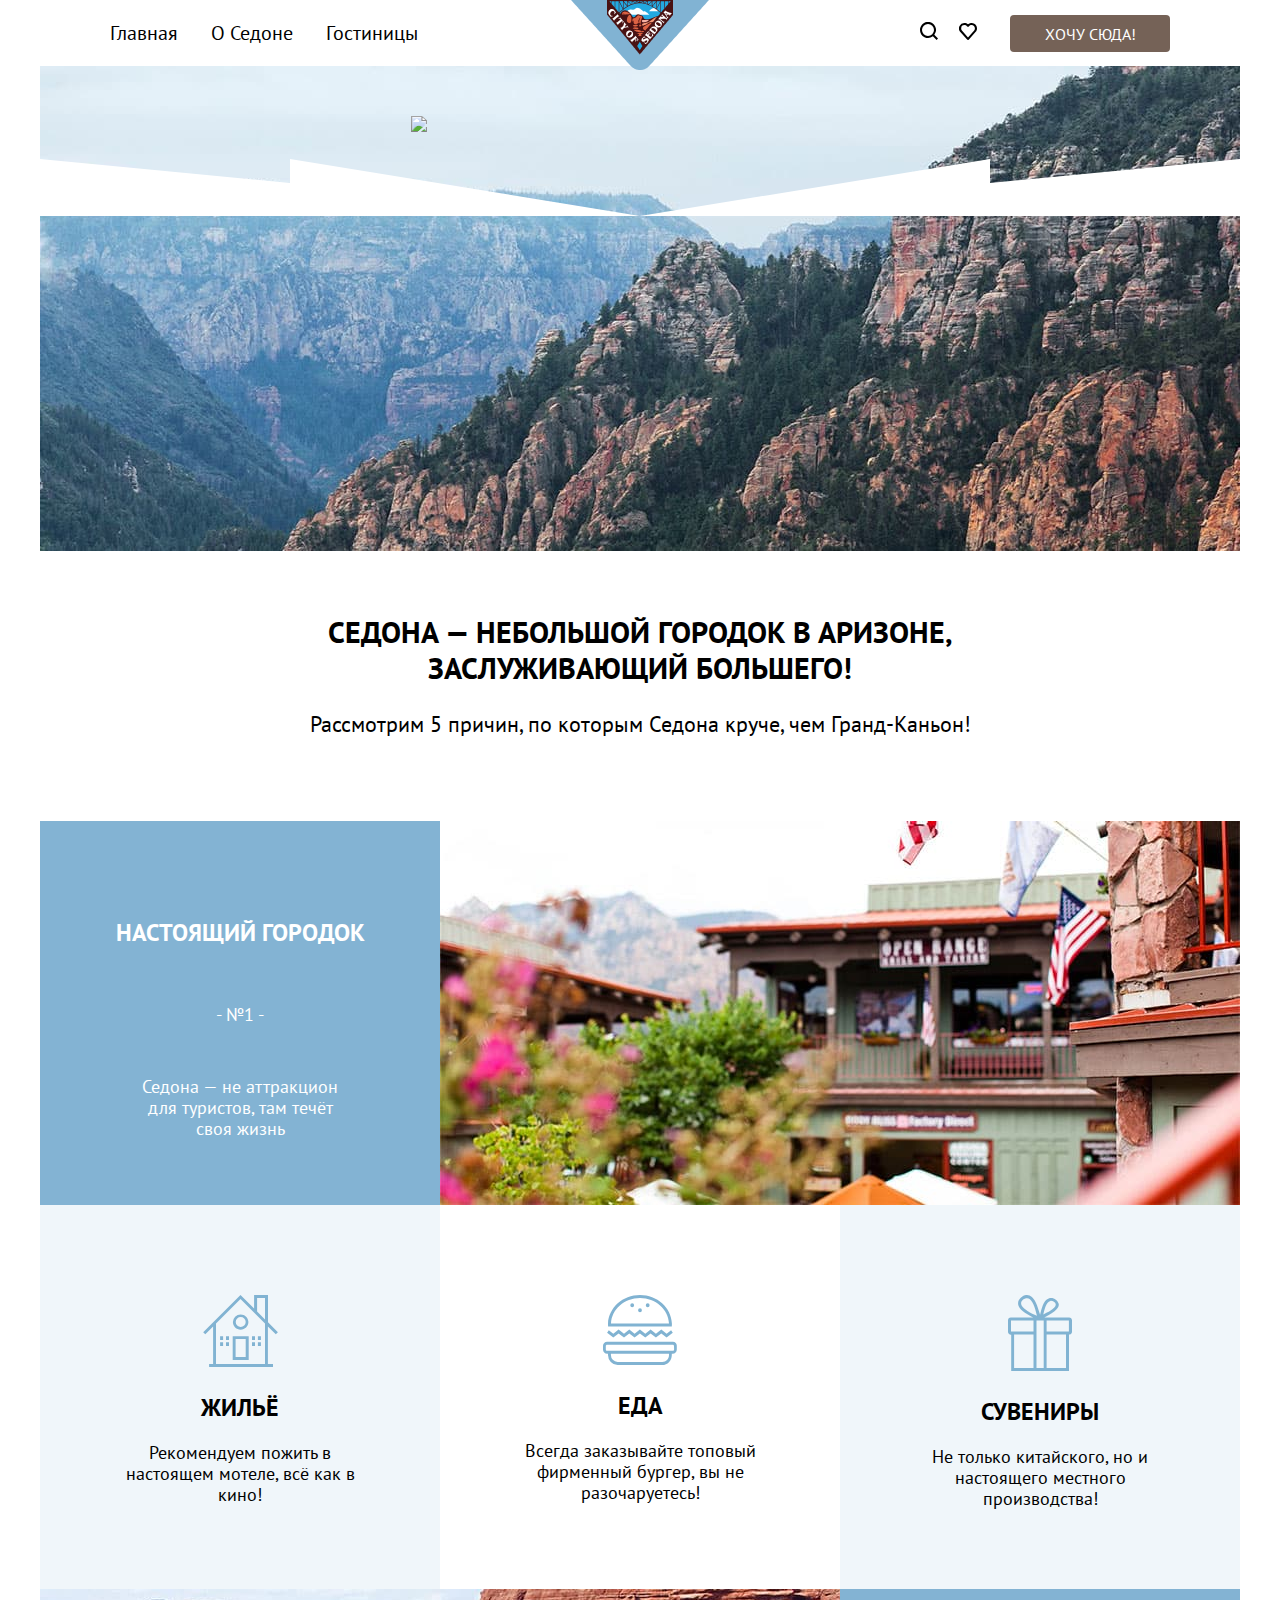
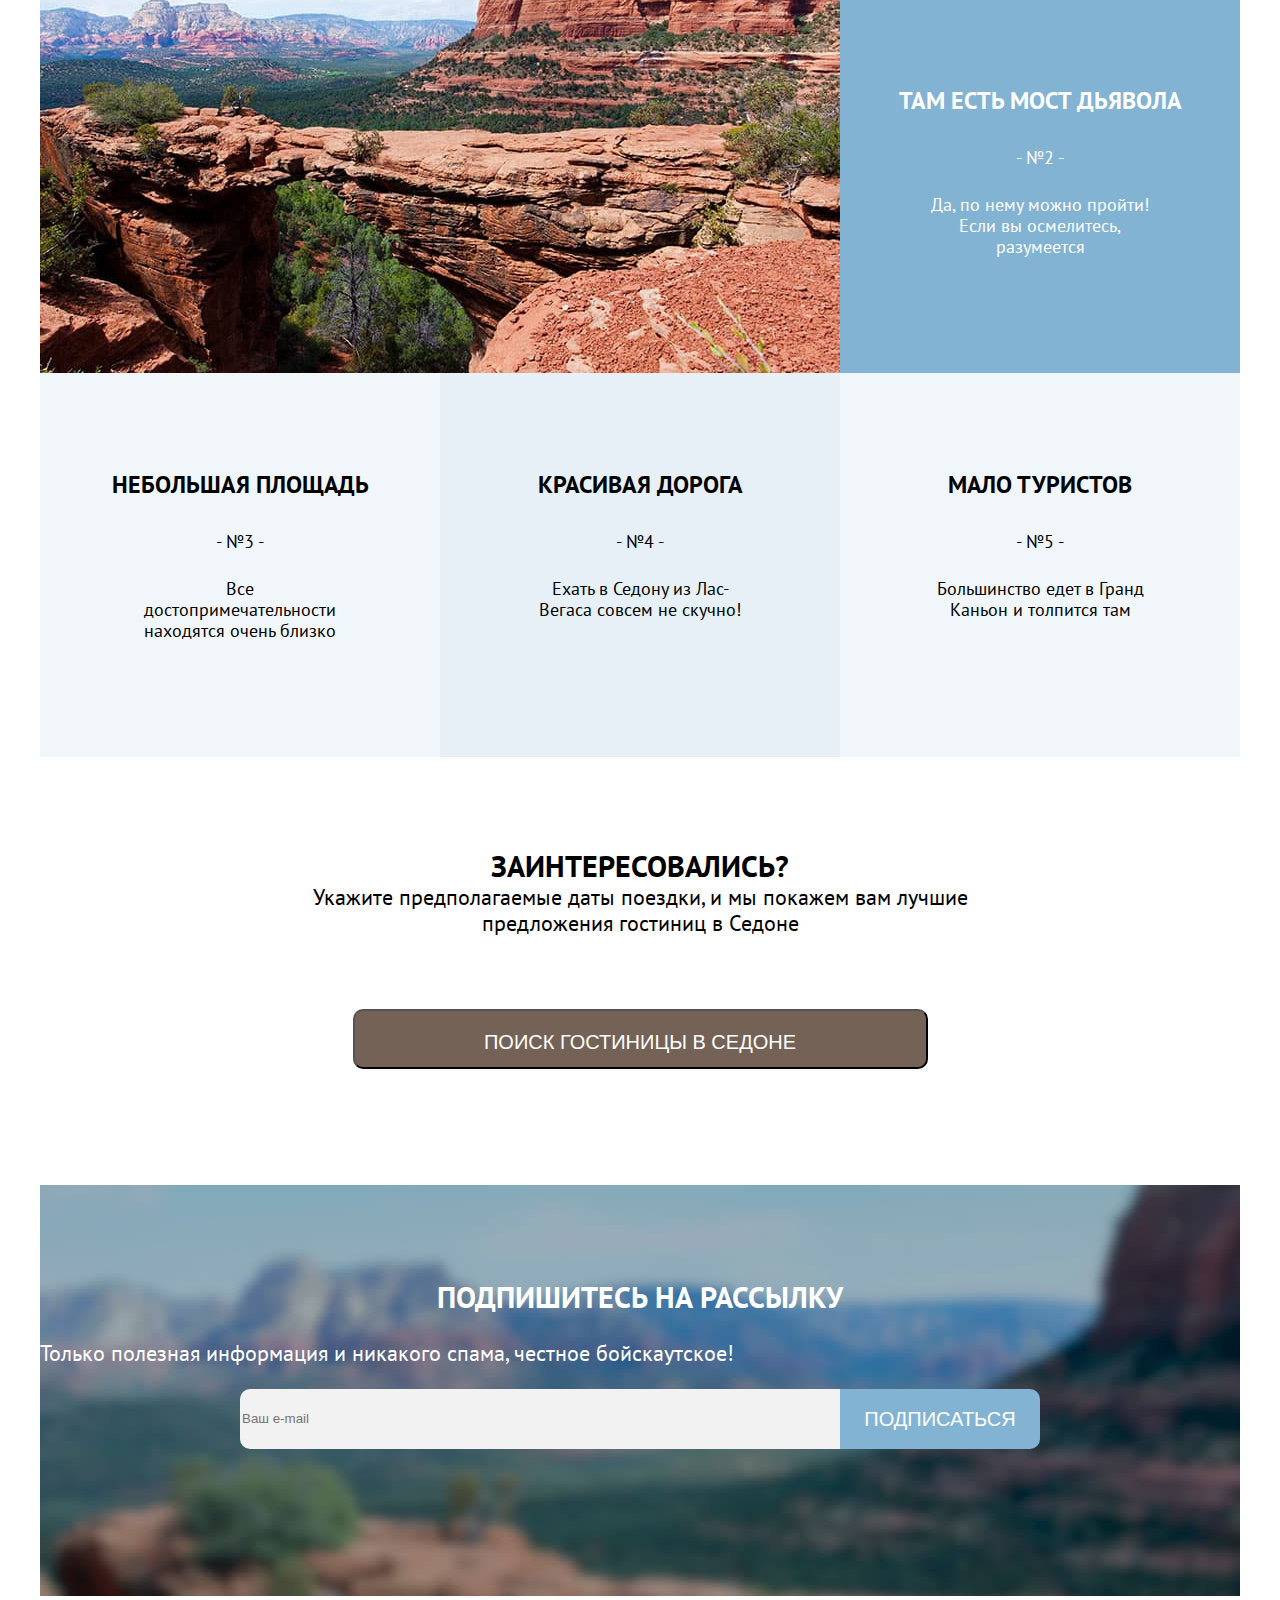
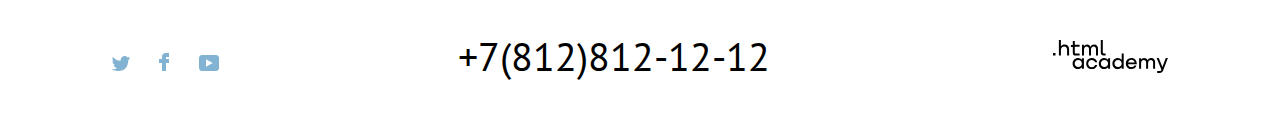
==== commit d50cc918: "Микросетки" ====
--- a/index.html
+++ b/index.html
@@ -11,13 +11,13 @@
 <nav class="navigation">
   <ul class="navigation-list">
     <li class="navigation-item">
-      <a class="navigation-link main">Главная</a>
+      <a class="navigation-link-main">Главная</a>
     </li>
     <li class="navigation-item">
-      <a class="navigation-link about-sedona" href="aboutSedona.html">О Седоне</a>
+      <a class="navigation-link-about-sedona" href="aboutSedona.html">О Седоне</a>
     </li>
     <li class="navigation-item">
-      <a class="navigation-link hotels" href="catalog.html">Гостиницы</a>
+      <a class="navigation-link-hotels" href="catalog.html">Гостиницы</a>
     </li>
   </ul>
   <a class="navigation-logo" href="index.html">
@@ -46,14 +46,16 @@
 <main class="page-main main-container">
 <section class="welcome-section">
 <h1 class="visually-hidden">Добро пожаловать в Седону</h1>
-<div class="welcome-image-wrapper"><svg  class="welcome-image" width="458" height="352" fill="none" xmlns="http://www.w3.org/2000/svg"><path d="m152.3 56.1-2.8 4.9h-2.7l-.9 1.4h2.8l-6.1 10.4c-1.3 2.2-.4 4.2 2.1 4.2 1.8 0 3.7-1.3 5.6-3.1 0 3.8 5.3 4.5 8.6.5h.7c1.8 0 4.6-1.1 6.2-2.9-.2-.4-.7-.9-1.1-1l-.2.2a6.3 6.3 0 0 1-4.6 2.2l2.8-4.8c1.8-3.1.1-6.1-2.7-6.1-2.3 0-4.1.9-5.9 3.9l-1.5 2.6-1.2 2.1-.2.2c-2.2 2.5-4.3 4.5-5.6 4.5-.7 0-1-.5-.3-1.6l6.5-11.2h2.5l.7-1.5h-2.5l2.8-4.9h-3Zm7.5 7.8c1 .1 1.4 1.3.4 3l-2.2 3.7h-.1c-1 0-1.8.8-1.8 1.8 0 .4.1.7.3 1v.1c-1.4 2.4-4.9 2-3.1-1.1l2.3-3.9 1.5-2.4c.9-1.6 2-2.2 2.7-2.2Zm22-7.8L179 61h-2.7l-.9 1.4h2.8L172 72.8c-1.3 2.2-.4 4.2 2.1 4.2a7 7 0 0 0 3.9-1.6l-.8 1.3h3l4.6-7.9c4.6-5.8 6.7-5 5.4-2.8l-3.9 6.7c-1.3 2.2-.4 4.2 2.1 4.2 1.8 0 3.8-1.4 5.7-3.2.1 1.9 1.7 3.2 4.1 3.2 3.4 0 6.8-2.6 9.3-5.5-.2-.4-.7-.9-1.1-1l-.2.2c-2.2 2.5-5 4.5-7.1 4.5-1.9 0-3-1.1-1.6-3.6l.3-.5c1.9.8 5.6.4 7.9-3.4l.4-.7c1.6-2.8.1-4.8-2.4-4.8a6.6 6.6 0 0 0-5.7 3.4l-2.9 5-.2.2c-2.2 2.5-4.3 4.5-5.6 4.5-.7 0-1-.5-.4-1.6l4.4-7.5c1.3-2.3.1-3.9-1.6-3.9-1.3 0-2.7.7-4.2 2.3l4.8-8.3h-3l-8.4 14.4-.2.2c-2.2 2.5-4.3 4.5-5.6 4.5-.7 0-1-.5-.3-1.6l6.5-11.2h2.5l.9-1.4h-2.5l2.8-4.9-3.2-.1Zm21.3 8.2c1-.1 1.5.9.5 2.6l-.4.7c-1.4 2.4-3.4 2.4-4.5 2l1.9-3.4c.7-1.2 1.7-1.8 2.5-1.9Zm44.3-5.4c-1.7 1.5-1.9 3.2-.8 4.6l.3.3a74.8 74.8 0 0 1-5.1 6.7l-.2.2a6.3 6.3 0 0 1-4.6 2.2l2.8-4.8c1.8-3.1.1-6.1-2.7-6.1-2.3 0-4.1.9-5.9 3.9l-1.5 2.6-1.2 2.1-.2.2a20.4 20.4 0 0 1-7 5.7l6.8-11.4h-1.8c0-1.2-1.3-2.9-3.2-2.9-1.6 0-3.9 1.3-5.2 3.4l-4.2 7.2c-1.3 2.2-.4 4.2 2.1 4.2.8 0 1.9-.4 2.9-1l-.8 1.4c-4.1 1.2-6.6 2.9-6.6 5.1 0 2.9 4.4 3.5 6.6-.2l2.3-3.9c2.4-.7 4.8-2.1 7.2-4.5 0 3.8 5.3 4.6 8.6.5h.7c1.8 0 4.6-1.1 6.2-2.9l5-6.4.4.5c.4.5.5 1.1.2 1.7l-3.2 5.5c-1.3 2.2-.4 4.2 2.1 4.2 1.5 0 3.2-1 4.8-2.4-.1 1.4.9 2.4 2.6 2.4.8 0 1.9-.4 2.9-1l-.8 1.4c-4.1 1.2-6.6 2.9-6.6 5.1 0 2.9 4.4 3.5 6.6-.2l2.3-3.9c2.5-.8 4.9-2.2 7.4-4.6.1 1.9 1.7 3.2 4.1 3.2 2.5 0 4.9-1.4 7-3.2-.1 3.9 5.3 4.7 8.6.6h.7c.9 0 2.2-.3 3.4-.9-.8 2.1-.1 3.5 1.7 3.5 1.7 0 3.5-1.5 5-2.9-.3 1.6.7 2.9 2.6 2.9 2.5 0 5.4-2.6 7.9-5.5l4.3-5.4c-1.2 3.1-.6 8.7-3.4 8.7-1 0-1.4-1.1-1.4-1.1l-1.9 1s.6 2.4 3.3 2.4l.8-.1h.1c3.1-.4 6.1-2.8 8.4-5.4-.2-.5-.7-.9-1.1-1l-.2.2a21.7 21.7 0 0 1-3.6 3.2c1-2.8.8-7.2 2.6-11l-2.3-1.2a118 118 0 0 1-6.7 8.7l-.2.2c-2.2 2.5-4.3 4.5-5.6 4.5-.7 0-1-.5-.3-1.6l6.4-11.2h-3l-5.4 9.3c-2.3 2.1-4.1 3.2-4.6 3-.8-.3 0-1.4.4-2.1l5.9-10.2h-3l-4.7 8.1-.2.2a6.3 6.3 0 0 1-4.6 2.2l2.8-4.8c1.8-3.1.1-6.1-2.7-6.1-2.3 0-4.1.9-5.9 3.9l-1.5 2.6-1.2 2.1-.2.2c-2.2 2.5-5 4.5-7.1 4.5-1.9 0-3-1.1-1.6-3.6l.3-.5c1.9.8 5.6.4 7.9-3.4l.4-.7c1.6-2.8.1-4.8-2.4-4.8a6.6 6.6 0 0 0-5.7 3.4l-2.9 5-.2.2a20.4 20.4 0 0 1-7 5.7l6.8-11.4h-1.8c0-1.2-1.3-2.9-3.2-2.9-1.6 0-3.9 1.3-5.2 3.4l-2.9 4.9-.2.2c-2.2 2.5-4.3 4.5-5.6 4.5-.7 0-1-.5-.3-1.6l3-5.2c1-1.8.6-2.9-.4-4l-1.7-2c-.4-.5-.4-1.1.2-1.7l-1.9-1.9Zm-10.3 5c1 .1 1.5 1.3.4 3l-2.2 3.7h-.1c-1 0-1.8.8-1.8 1.8 0 .4.1.7.3 1v.1c-1.4 2.4-4.9 2-3.1-1.1l2.3-3.9 1.5-2.4c.9-1.6 1.9-2.2 2.7-2.2Zm50.2 0c1 .1 1.5 1.3.4 3l-2.2 3.7h-.1c-1 0-1.8.8-1.8 1.8 0 .4.1.7.3 1v.1c-1.4 2.4-4.9 2-3.1-1.1l2.3-3.9 1.5-2.4c.8-1.6 1.9-2.2 2.7-2.2Zm-11.7.4c1-.1 1.5.9.5 2.6l-.4.7c-1.5 2.4-3.4 2.4-4.5 2l1.9-3.4c.7-1.2 1.7-1.8 2.5-1.9Zm-52.4.2c1 0 1.7.9.8 2.4l-2.3 4c-1.8 2.9-3.7 4.3-4.9 4.3-.7 0-1-.5-.3-1.6l4.2-7.3c.7-1.2 1.7-1.8 2.5-1.8Zm38.9 0c1 0 1.7.9.8 2.4l-2.3 4c-1.8 2.9-3.7 4.3-4.9 4.3-.7 0-1-.5-.3-1.6l4.2-7.3c.7-1.2 1.7-1.8 2.5-1.8Zm-45.3 14.9-1.4 2.4c-.6 1.1-1.7.9-1.7.1 0-.7.8-1.6 3.1-2.5Zm38.9 0-1.4 2.4c-.6 1.1-1.7.9-1.7.1.1-.7.8-1.6 3.1-2.5ZM101 67.8h28.9v1.9H101v-1.9Zm227.1 0H357v1.9h-28.9v-1.9Z" fill="#766458"/><path d="M322.7 37.4v7.7h-20.8V.4h20.8V8h-13.2v10.8H320v7.7h-10.5v10.9h13.2ZM289.9.4h7.6v44.7h-7.6v-22l-3 11.4h-7.4l-3-11.4v22h-7.6V.4h7.6l6.8 21.6L289.9.4ZM258 8h-5.5v29.3h5.5V8Zm3-7.6c2.5 0 4.7 2.1 4.7 4.7v35.3c0 2.6-2.2 4.7-4.7 4.7h-11.4a4.8 4.8 0 0 1-4.7-4.7V5.1c0-2.6 2.1-4.7 4.7-4.7H261Zm-28 28.2 7.7-1.8v13.6c0 2.6-2.2 4.7-4.7 4.7h-11.4a4.8 4.8 0 0 1-4.7-4.7V5.1c0-2.6 2.1-4.7 4.7-4.7H236c2.5 0 4.7 2.1 4.7 4.7v9.1L233 16V8h-5.5v29.3h5.5v-8.7Zm-16.8 8.8v7.7H198V.4h7.6v37h10.6Zm-21.4 0v7.7H174V.4h20.8V8h-13.2v10.8h10.5v7.7h-10.5v10.9h13.2ZM162.6.4h7.7L169 45.1h-14.5l-2-18.5-2 18.5H136L135 .4h7.6l.6 37h.8l4.8-37h7.6l4.9 37h.8l.5-37Z" fill="#81B3D3"/><path d="m380.7 213.9 25.4-74h25.2l25.7 74h-20.2l-3.7-13.4h-28.6l-3.8 13.4h-20Zm35.7-52.1-7.5 24.5H429l-7.5-24.5-1.2-3.6-.8-3.8-.3-1.3-.2-1.3-.3 1.3-.2 1.3-.1.5-.1.3a41.8 41.8 0 0 1-1.9 6.6Zm-117.7 52.1v-74h19.5l27.9 38 2 3.5 2 3.6 1.4 3 1.4 2.9-.3-2.4-.2-2.4-.3-4.8-.1-5V140h19.4v74H352l-28.1-38.2a51.9 51.9 0 0 1-4.2-7.4l-1.4-2.9c-.4-.9-.7-1.9-1.2-2.8a85.6 85.6 0 0 1 1.2 14.7v36.5h-19.6Zm-88-54.9a36.7 36.7 0 0 1 14.9-15.1 40.8 40.8 0 0 1 22.7-5.1l2.9.2a42.2 42.2 0 0 1 16.6 6 40.1 40.1 0 0 1 17.3 32.8l-.1 2.4-.2 2.3a38.6 38.6 0 0 1-2.4 9.5 37.1 37.1 0 0 1-15.2 17.5 41.8 41.8 0 0 1-21.7 6.2l-1.6-.1h-1.5a42.2 42.2 0 0 1-15.3-4.3 37.5 37.5 0 0 1-15.3-14.5 38.5 38.5 0 0 1-5.6-19.7l.1-3c.1-1 .2-2.1.5-3.1.4-2 .9-4.1 1.6-6 .4-2.2 1.3-4.1 2.3-6Zm52.8 26.6.6-2.4.5-2.6.1-1.6.1-1.5-.1-1.4v-1.4c-.4-3.3-1.4-6.5-3-9.6a18 18 0 0 0-6.7-7.2l-2.3-1-2.3-.8a9 9 0 0 0-2.3-.3c-.8-.2-1.5-.2-2.3-.2-3.9 0-7.6 1.2-10.9 3.7a19.6 19.6 0 0 0-7 9.9l-.2.5v.5l-.6 2.2-.5 2.2-.2 1.6v2.4l.1.8c.2 4.1 1.5 8 3.7 11.7 2.3 3.6 5.5 6 9.5 7.2l1.4.5 1.5.2 1.4.2h1.4a18 18 0 0 0 11-3.6c3.3-2.6 5.7-5.9 7.1-10ZM181.4 207a32.6 32.6 0 0 1-11.8 5.1 80 80 0 0 1-12.9 1.7l-3.7.1h-23.8v-74h25.1l3.6.1c4.2.2 8.3.8 12.3 1.7a31.3 31.3 0 0 1 21.4 17.1 40.6 40.6 0 0 1 4.2 16.7v2.9a40.4 40.4 0 0 1-3.9 15.9c-2.4 5.1-6 9.4-10.5 12.7Zm-32.4-9.7.7.1h.8l.8.1h3.1l2.4-.2c2-.2 4-.5 5.9-1 1.9-.5 3.7-1.4 5.2-2.4 2.5-1.8 4.3-4.2 5.5-7.2 1.2-3.1 1.9-6.3 1.9-9.6v-.9l-.1-.9c-.2-2.9-.9-5.8-2.1-8.5-1.2-2.8-2.9-5-5.1-6.6a14.2 14.2 0 0 0-5.5-2.7c-2-.5-4-.7-6-.8H149v40.6Zm-79.9 16.6v-74h45.4V156H88.9v13h24v15.8h-24v12.5h25.5v16.6H69.1ZM9.7 190.1l.1.2.2.1c2.1 2.3 4.5 4.5 7.1 6.5a16 16 0 0 0 9.1 3.1l.2.1h.3l.2.1h1.3l1-.2c1.2-.2 2.4-.7 3.5-1.4a6.8 6.8 0 0 0 2.7-2.6l.2-.5.2-.5.3-1.5.1-1.3c0-2.1-.9-3.8-2.8-5.2a21 21 0 0 0-8.2-4.1l-2.2-.6h-.2l-.2-.1c-3.8-.9-7.4-2.4-10.7-4.4a16.6 16.6 0 0 1-6.9-8.9l-.7-2.4-.3-2.7v-3.4l.3-1.9c.2-1.6.6-3.1 1.2-4.6.5-1.5 1.2-2.9 2.1-4.2 2.5-4.1 5.7-7 9.5-8.8 3.9-1.8 8.1-2.7 12.3-2.7l3 .2 3.3.3a45.3 45.3 0 0 1 15.9 6.1l-6.4 14.3a56 56 0 0 0-6.6-4.1 15.9 15.9 0 0 0-7.5-1.7h-.9a9 9 0 0 0-5 2.4c-1.5 1.3-2.3 2.7-2.3 4.3v.7l.3.7c.2.5.4 1 .8 1.5l1.3 1.3a14 14 0 0 0 3.7 2l5.1 1.6a247 247 0 0 1 7.8 2.1c4.3 1.5 7.6 4.1 9.8 7.8 2.2 3.6 3.3 7.4 3.4 11.4v.6l-.1 1.4v1.3c-.5 4-1.8 7.9-3.9 11.5a22.1 22.1 0 0 1-8.5 8.4 29 29 0 0 1-4.1 1.6l-4.2 1-3.5.5c-1.1.2-2.2.2-3.4.2H26A41.7 41.7 0 0 1 .3 204.9l9.4-14.8Zm341.6 147.1.2-.9.5-.8.8-.6 1.1-.2c.5 0 .9.1 1.3.3l1.1.7.6 1 .2 1.3c0 .9-.2 1.6-.5 2.4a5 5 0 0 1-1.3 1.9 5 5 0 0 1-1.7 1.2l-.7.4-.4.2-1.4-2 .8-.4.9-.5.7-.8c.2-.3.3-.6.3-1-.6 0-1.2-.2-1.7-.6-.6-.3-.8-.8-.8-1.6Zm7.8 0 .2-.9.5-.8.8-.6 1.1-.2c.5 0 .9.1 1.3.3l1.1.7.6 1 .2 1.3c0 .8-.1 1.6-.5 2.4a5 5 0 0 1-1.3 1.9 5 5 0 0 1-.8.7l-.9.5-.7.4-.4.2-1.3-2 .8-.4.9-.5.7-.8c.2-.3.3-.6.3-1-.6 0-1.2-.2-1.7-.6-.7-.3-.9-.8-.9-1.6ZM94.5 278.5l-.2.9-.5.8a2.7 2.7 0 0 1-3.2.5l-1.1-.7c-.3-.3-.5-.7-.6-1a5 5 0 0 1-.2-1.3c0-.9.2-1.6.5-2.4a5 5 0 0 1 1.3-1.9l.8-.7.9-.5.7-.4.4-.2 1.3 2a2 2 0 0 0-.8.4l-.9.5-.7.8c-.2.3-.3.6-.3 1 .7 0 1.2.2 1.7.6.7.4.9.9.9 1.6Zm-7.8 0c0 .6-.2 1.2-.7 1.7l-.8.6-1.1.2a3 3 0 0 1-1.3-.3l-1.1-.7c-.3-.3-.5-.7-.6-1a5 5 0 0 1-.2-1.3c0-.9.2-1.6.5-2.4a5 5 0 0 1 1.3-1.9l.8-.7.9-.5.7-.4.4-.2 1.3 2-.8.4-.9.5-.7.8c-.2.3-.3.6-.3 1 .7 0 1.2.2 1.7.6.6.4.9.9.9 1.6ZM332 335.4h3.8l11.8-20.6h-3.8L332 335.4Zm-.1 1.5c-1.2 0-2.2 1-2.2 2.2 0 1.2.9 2.2 2.2 2.2 1.2 0 2.2-.9 2.2-2.2 0-1.3-1-2.2-2.2-2.2Zm-26.4-5.5 1.1-1.9c4.4-6.1 7.3-4.4 6-2.1l-1.8 3.1c-1.1 1.9-4.5 3.3-5.3.9Zm25.1 2.9c-.2-.6-.9-1.2-1.4-1.3l-.3.3a25 25 0 0 1-4.5 4.1c1.2-3.6.9-9.1 3.3-14l-2.8-1.5c-1.6 2.1-5 7.1-8.4 11.1l-.3.3c-2.7 3.2-5.4 5.7-7 5.7-.8 0-1.6-.8-1.6-2.5v-1.6c2.7.3 5.5-1.4 7.2-4.5l1-1.7c3.5-6-2.2-8-6.1-4.5l5.4-9.3h-3.8l-10.8 18.7-.7-.5-.3.3c-2.7 3.2-6.2 5.7-8.9 5.7-2.3 0-3.7-1.5-2-4.5l3.9-6.8c2.2-3.7 6-3.1 3.8.8l-.5.9h3.1l.5-.9c2-3.5.1-6.1-3-6.1s-5.5 1.6-7.1 4.4l-3.7 6.4-.2-.1-.3.3c-2.7 3.2-5.4 5.7-7 5.7-.8 0-1.3-.6-.4-2.1l8.1-14.1H282l-6.7 11.7c-2.9 2.6-5.1 4.1-5.8 3.7-.9-.4 0-1.8.5-2.6l7.4-12.9h-3.8l-7.3 12.7c-.8.7-2.4 1.4-3.2 1.9 1.2-3.6.9-9.1 3.3-14l-2.8-1.5c-1.6 2.1-10.3 13.7-13.7 17.7.3.5.9.9 1.4 1.3l10.7-13.5c-1.5 3.9-.7 11-4.3 11-1.3 0-1.8-1.4-1.8-1.4l-2.4 1.2s.7 3 4.1 3l1.1-.1h.1c1.9-.3 4.6-1.1 6.4-2.4 0 1.5.9 2.5 2.5 2.5 2.1 0 4.4-1.9 6.2-3.6-.4 2 .8 3.6 3.2 3.6 2.3 0 5-1.9 7.4-4.4 0 2.5 2 4.4 5.1 4.4 3.1 0 6.1-1.7 8.7-4l-2.1 3.7h3.8l4.3-7.5v3c0 3.2.6 4.9 3.7 4.9s6.7-3.3 9.8-7c2.1-2.5 4-5.1 5.4-6.9-1.5 3.9-.7 11-4.3 11-1.3 0-1.8-1.4-1.8-1.4l-2.4 1.2s.7 3 4.1 3l1.1-.1h.1c4-.5 7.8-3.6 10.6-6.9ZM216 333.2h-.2c-1.2 0-2.2 1-2.2 2.3 0 .5.1.9.4 1.3v.1c-1.8 3-6.1 2.5-3.9-1.5l2.9-5 1.8-3.1c2.7-4.5 6.3-2.7 4 1.2l-2.8 4.7Zm-25.4 14.2c-.8 1.4-2.1 1.2-2.1.2s.9-2.1 3.8-3.2l-1.7 3Zm-28.8-13.8c-2.3 3.6-4.5 5.3-6.1 5.3-.8 0-1.3-.6-.4-2.1l5.3-9.2c2-3.5 6.1-2.6 4.2.8l-3 5.2Zm-12-14.7c1.1-1.9 2.4-2.8 3.4-2.8 1.4 0 2.1.9 2.1 2.3 0 3.5-4.4 10.8-10.2 9.9h-.8l5.5-9.4Zm92.8 14.1-.3.3c-2.7 3.2-5.4 5.7-7 5.7-.8 0-1.3-.6-.4-2.1l5.4-9.6c1.6-2.9.1-4.9-2-4.9-1.6 0-3.3.9-5.2 2.8l1.4-2.5h-3.8l-6.1 10.5-.5-.3-.3.3a7.8 7.8 0 0 1-5.7 2.8l3.6-6.1c2.3-4 .2-7.7-3.4-7.7-2.9 0-5.2 1.2-7.3 4.9l-1.9 3.2-1.6 2.8-.3-.2-.3.3a25.2 25.2 0 0 1-8.8 7.2l10.4-17.7h-3.8l-6.7 11.6c-2.9 2.7-5.2 4.2-5.9 3.9-.9-.4 0-1.8.5-2.6l7.4-12.9h-3.8l-6 10.4-.3-.2-.3.3c-2.7 3.2-5.4 5.7-7 5.7-.8 0-1.3-.6-.4-2.1l5.4-9.6c1.6-2.9.1-4.9-2-4.9-1.6 0-3.3.9-5.2 2.8l1.4-2.5H178l-6 10.4-.4-.2-.3.3c-2.7 3.2-5.4 5.7-7 5.7-.8 0-1.3-.6-.4-2.1L170 326h-2.1c.1-1.6-1.5-3.8-4-3.8-2 0-4.9 1.6-6.5 4.4l-3.9 6.7-.8-.5-.3.3c-2.7 3.2-4.8 5.7-8.6 5.7-2.6 0-4.1-2.6-1.9-6.4l1.1-1.9 2.1.2c4 0 8.6-2.1 11.6-7.3a10 10 0 0 0 1.5-5.1c0-3.4-2.2-5.6-5-5.6-2.1 0-4.5 1.5-6.2 4.4l-5.9 10.1a6.2 6.2 0 0 1-3.4-5.4c0-1.7.8-3.5 2.4-4.8l-1.2-2.2a8.5 8.5 0 0 0-3.9 7c0 3 1.7 5.9 4.8 7.5l-1.1 2c-2.7 4.6-1.1 9.7 4.2 9.7 4.2 0 6.1-1.9 8.7-4.4-.8 2.4.4 4.4 3 4.4 1.5 0 3.4-1 5.2-2.5.2 1.5 1.3 2.5 3.3 2.5 1.8 0 3.8-1.1 5.7-2.8l-1.4 2.4h3.8l5.8-10.1c5.8-7.2 8.4-6.3 6.7-3.5l-4.9 8.5c-1.6 2.8-.5 5.4 2.6 5.4 2 0 4.3-1.4 6.4-3.4-.5 2.1.5 3.4 2.4 3.4 1.8 0 3.9-1.5 5.6-3l-2.1 3.6c-5.1 1.5-8.3 3.6-8.3 6.5 0 3.6 5.6 4.4 8.3-.3l2.9-5c3.2-1 6.3-3 9.5-6.2-.5 5.3 6.5 6.5 10.7 1.1h.8c1.4 0 3.2-.5 4.9-1.5l-2.5 4.4h3.8l5.8-10.1c5.8-7.2 8.4-6.3 6.7-3.5l-4.9 8.5c-1.6 2.8-.5 5.4 2.6 5.4s6.7-3.3 9.8-7c-.1 0-.7-.6-1.2-.8Zm118.6-35.6c-2.3 3.7-4.6 5.5-6.2 5.5-.8 0-1.3-.6-.4-2.1l5.3-9.2c2-3.5 6.1-2.6 4.2.8l-2.9 5Zm-36.2.2c-2.3 3.6-4.5 5.3-6.1 5.3-.8 0-1.3-.6-.4-2.1l5.3-9.2c2-3.5 6.1-2.6 4.2.8l-3 5.2Zm-39.9 13.8c-.8 1.4-2.1 1.2-2.1.2s.9-2.1 3.8-3.2l-1.7 3Zm8-28.5c1.1-1.9 2.4-2.8 3.4-2.8 6 0 1.5 14.4-8.1 12.2h-.8l5.5-9.4Zm77.7 14.1-.3.3c-2.7 3.2-5.4 5.7-7 5.7-.8 0-1.3-.6-.4-2.1l12.8-22.1h-3.8l-5.6 9.6c-.7-1.1-1.9-2-3.5-2-2 0-4.9 1.6-6.5 4.4l-3.7 6.4-.2-.1-.3.3c-2.7 3.2-5 5.7-6.7 5.7-.8 0-1.3-.6-.4-2.1l5.5-9.6c1.6-2.9.1-4.9-2-4.9-1.6 0-3.3.9-5.2 2.8l1.4-2.5h-3.8l-6 10.4-.4-.2-.3.3c-2.7 3.2-5.4 5.7-7 5.7-.8 0-1.3-.6-.4-2.1l6.1-10.7H331c.1-1.6-1.5-3.8-4-3.8-2 0-4.9 1.6-6.5 4.4l-3.7 6.3-.2.2c-2.7 3.2-5.8 5.7-7.4 5.7-.8 0-1.3-.6-.4-2.1l3.8-6.6c1.3-2.3.7-3.6-.5-5.1l-2.1-2.5c-.5-.7-.5-1.5.2-2.2l-2-2.1c-2.1 1.9-2.3 4.1-1 5.8l.3.4c-1.7 2.4-3.9 5.6-6.4 8.5l.3.3a25.9 25.9 0 0 1-8.7 7.2l4.8-8.2h-3.8l-.4.7c-2 3.5-4.3 6-7.2 6-2.6 0-3-2.6-.8-6.4l1.1-1.9 2.1.2c13.4 0 19.9-18 8.1-18-2.1 0-4.5 1.5-6.2 4.4l-5.9 10.1a6.2 6.2 0 0 1-3.4-5.4c0-1.7.8-3.5 2.4-4.8l-1.2-2.2a8.5 8.5 0 0 0-3.9 7c0 3 1.7 5.9 4.8 7.5l-1.1 2c-2.7 4.6-2.2 9.7 3.2 9.7 1.6 0 2.9-.5 4.1-1.2l-1 1.7c-5.1 1.6-8.3 3.6-8.3 6.5 0 3.6 5.6 4.4 8.3-.3l2.9-5c3.9-1.2 7.8-3.9 11.9-8.7l-.2-.4c1.7-2 3.1-3.9 6-7.7l.5.6c.5.6.7 1.4.2 2.1l-4 6.9c-1.6 2.8-.5 5.4 2.6 5.4 1.9 0 4.3-1.2 6.4-3 0 1.7 1.1 3 3.3 3 1.5 0 3.4-1 5.2-2.5.2 1.5 1.3 2.5 3.3 2.5 1.8 0 3.8-1.1 5.7-2.8l-1.4 2.4h3.8l5.8-10.1c5.8-7.2 8.4-6.3 6.7-3.5l-4.9 8.5c-1.6 2.8-.5 5.4 2.6 5.4 2 0 3.8-1.4 6-3.3-.2 1.9 1 3.3 3.3 3.3 1.5 0 3.4-1 5.2-2.5.2 1.5 1.3 2.5 3.3 2.5 3.1 0 6.7-3.3 9.8-7-.5-.3-1.1-.9-1.6-1.1Zm-112.3-5.3c2.2-3.7 6-3.1 3.8.8l-.5.9c-1.8 3.1-4.3 3-5.7 2.5l2.4-4.2Zm-3 13.6c4.3 0 8.5-3.3 11.7-7-.3-.5-.9-1.1-1.4-1.3l-.3.3c-2.7 3.2-6.2 5.7-8.9 5.7-2.3 0-3.7-1.5-2-4.5l.4-.7c2.4 1 7 .5 9.8-4.4l.5-.9c2-3.5.1-6.1-3-6.1a8 8 0 0 0-7.1 4.4l-3.7 6.3-.1-.1-.3.3c-2.7 3.2-5.4 5.7-7 5.7-.8 0-1.3-.6-.4-2.1l5.4-9.6c1.6-2.9.1-4.9-2-4.9-1.6 0-3.4.9-5.3 2.9l6-10.5H244l-10.7 18.5-.4-.3-.3.3c-2.7 3.2-5.4 5.7-7 5.7-.8 0-1.3-.6-.4-2.1l8.1-14.1h3.1l1.1-1.8h-3.1l3.6-6.2h-3.8l-3.6 6.2h-3.4l-1.1 1.8h3.4l-7.6 13.2c-1.6 2.8-.5 5.4 2.6 5.4 1.9 0 3.9-1.2 5.9-3l-1.5 2.6h3.8l5.7-10c5.8-7.3 8.4-6.4 6.8-3.6l-4.9 8.5c-1.6 2.8-.5 5.4 2.6 5.4 2.3 0 4.8-1.8 7.3-4.2.2 2.4 2.2 4.2 5.3 4.2ZM128 291.7c2.2-3.7 6-3.1 3.8.8l-.5.9c-1.8 3.1-4.3 3-5.7 2.5l2.4-4.2Zm23.1 9.2 5.3-9.2c2-3.5 6.1-2.6 4.2.8l-2.9 5.2c-2.3 3.6-4.5 5.3-6.1 5.3-.9-.1-1.4-.6-.5-2.1Zm54-9.2c2.2-3.7 6-3.1 3.8.8l-.5.9c-1.8 3.1-4.2 3-5.7 2.5l2.4-4.2Zm-57.8 9.5c-.6 2.2.6 4.1 3.1 4.1 1.5 0 3.4-1 5.2-2.5.2 1.5 1.3 2.5 3.3 2.5 2 0 4.2-1.4 6.4-3.3-.4 2 .5 3.3 2.4 3.3 2.1 0 4.4-1.9 6.2-3.6-.4 2 .8 3.6 3.2 3.6 3.1 0 6.7-3.3 9.8-7l-.1-.2c2.1-2.4 3.9-5 5.2-6.8-1.5 3.9-.7 11-4.3 11-1.3 0-1.8-1.4-1.8-1.4l-2.4 1.2s.7 3.1 4.1 3.1l1.1-.1h.1c2.8-.4 5.5-2.1 7.9-4.2.1 2.5 2 4.3 5.1 4.3 4.3 0 8.5-3.3 11.7-7-.3-.5-.9-1.1-1.4-1.3l-.3.3c-2.7 3.2-6.2 5.7-8.9 5.7-2.3 0-3.7-1.5-2-4.5l.4-.7c2.4 1 7 .5 9.8-4.4l.5-.9c2-3.5.1-6.1-3-6.1s-5.5 1.6-7.1 4.4l-3.7 6.3h-.1l-.3.3a25 25 0 0 1-4.5 4.1c1.2-3.6.9-9.1 3.3-14l-2.8-1.5c-1.6 2.1-5 7.1-8.4 11.1l.1.1-.1.2c-2.7 3.2-5.4 5.7-7 5.7-.8 0-1.3-.6-.4-2.1l8.1-14.1h-3.8l-6.7 11.7c-2.9 2.6-5.1 4.1-5.8 3.7-.9-.4 0-1.8.5-2.6l7.4-12.9h-3.8l-6 10.4-.3-.2-.3.3c-2.7 3.2-5.4 5.7-7 5.7-.8 0-1.3-.6-.4-2.1l6.1-10.7h-2.1c.1-1.6-1.5-3.8-4-3.8-2 0-4.9 1.6-6.5 4.4l-3.8 6.6-.6-.4-.3.3c-2.7 3.2-5.9 5.7-8.5 5.7-2.3 0-3.7-1.5-2-4.5l3.9-6.8c2.2-3.7 6-3.1 3.8.8l-.5.9h3.1l.5-.9c2-3.5.1-6.1-3-6.1s-5.1 1.6-6.7 4.4l-3.8 6.4-.3-.2-.3.3c-2.7 3.2-5.9 5.7-8.6 5.7-2.3 0-3.7-1.5-2-4.5l.4-.7c2.4 1 7 .5 9.8-4.4l.5-.9c2-3.5.1-6.1-3-6.1s-5.5 1.6-7.1 4.4l-4 6.8c-2.4 4-.3 7.7 4.1 7.7 3.3 0 6-2 8.8-4.6-.1 2.6 1.9 4.6 5.1 4.6 3.4.1 6.1-1.7 8.8-4Zm-36.9-14 3.1-5.2c2.8-4.8 6.3-2 4.4 1.6-1.5 2.7-3.6 3.6-7.5 3.6Zm-4.1 17.3c-2.3 0-4-.5-5.4-1.3.7-.8 1.3-1.7 1.9-2.7l6.4-11 1 .1c8.8 1.8 5.3 14.9-3.9 14.9Zm9.4-15.5c7.6-2.6 8.2-12.1.7-12.1-2.1 0-4.5 1.5-6.2 4.4L100 298.9a8 8 0 0 1-1.5 2.1c-2.6-3.6-1.9-9 1.8-11.3l-1.5-1.9c-7.9 5-5.6 19.6 7.6 19.6 11.3 0 16.5-13.6 9.3-18.4Z" fill="#fff"/></svg></div>
+<div><img class="welcome-image-wrapper" src="../1868115-sedona-32/images/welcome.svg"></div>
   <div class="welcome-image-2">  <svg width="1200" height="57" fill="none" xmlns="http://www.w3.org/2000/svg"><path d="M0 57V0l250 24V0l350 57L950 0v24l250-24v57H0Z" fill="#fff"/></svg>
 </div>
 </section>
 <section class="advantages">
+  <div class="sedona-description-section">
   <h2 class="sedona-description">Седона — небольшой городок в Аризоне,
     заслуживающий большего!</h2>
     <p class="reasons">Рассмотрим 5 причин, по которым Седона круче, чем Гранд-Каньон!</p>
+    </div>
     <ul class="advantages-list">
       <li class="advantages-item item-1">
         <h3 class="advantages-title">Настоящий городок</h3>
--- a/styles/styles.css
+++ b/styles/styles.css
@@ -49,7 +49,7 @@
     justify-content: space-between;
     align-items: center;
     min-height: 65px;
-    padding: 14px 70px;
+    padding: 0 70px;
 }
 
 .navigation-list {
@@ -61,11 +61,11 @@
     padding: 0;
 }
 
-.navigation-link.about-sedona {      
+.navigation-link-about-sedona {      
     margin-left: 33px;    
 }
 
-.navigation-link.hotels {    
+.navigation-link-hotels {    
     margin-left: 33px;   
 }
 
@@ -77,17 +77,15 @@
 
 .navigation-logo {
     width: 138px;
-    margin-bottom: 0;
-    margin-right: 2px;
-    margin-left: 2px;
-    position: relative;
-    transform: translate(-50%);
-    left: 40px;
-    top: 25px;
+    margin-bottom: -8px;
+    margin-left: 151px;
+    margin-right: 209px;
 }
 
 .navigation-user {
     display: flex;    
+    align-items: center;
+    justify-content: center;
     margin: 0;
 }
 
@@ -111,7 +109,7 @@
     padding-bottom: 10px;
 }
 .navigation-user-favourites{
-    padding-right: 33px;  
+    margin-right: 33px;  
 }
 
 .navigation-link-favourites {
@@ -119,7 +117,7 @@
 }
 
 .navigation-user-search {
-    padding-right: 21px;
+     margin-right: 21px;
 }    
 
 .navigation-link-search {
@@ -156,24 +154,28 @@
     padding: 0;
 }
 
+.sedona-description-section {
+    width: 720px;
+    align-self: center;
+    text-align: center;
+    margin-top: 63px;
+    margin-bottom: 79px;
+
+}
+
 .sedona-description {
-    width: 720px;
-    min-height: 80px;
-    padding-top: 63px;
-    margin: 0 auto;
     font-size: 30px;
     line-height: 36px;
     text-transform: uppercase;
+    margin: 0;
+    padding-bottom: 20px;
 }
 
 .reasons {
     width: 720px;
     font-size: 22px;
-    line-height: 36px;
-    padding-left: 240px;
-    padding-top: 23px;
-    padding-bottom: 79px;
-    
+    line-height: 36px;   
+    margin: 0;  
 }
 
 /*Преимущества Седоны через сделаны гридами */
@@ -382,9 +384,9 @@
 .contact-section-form {
     display: grid;
     grid-template-columns: 600px 200px;
+    justify-content: center;
     padding-top: 23px;
-    padding-bottom: 94px;
-    padding-left: 200px;
+    padding-bottom: 94px;    
     height: 60px;
 }
 
